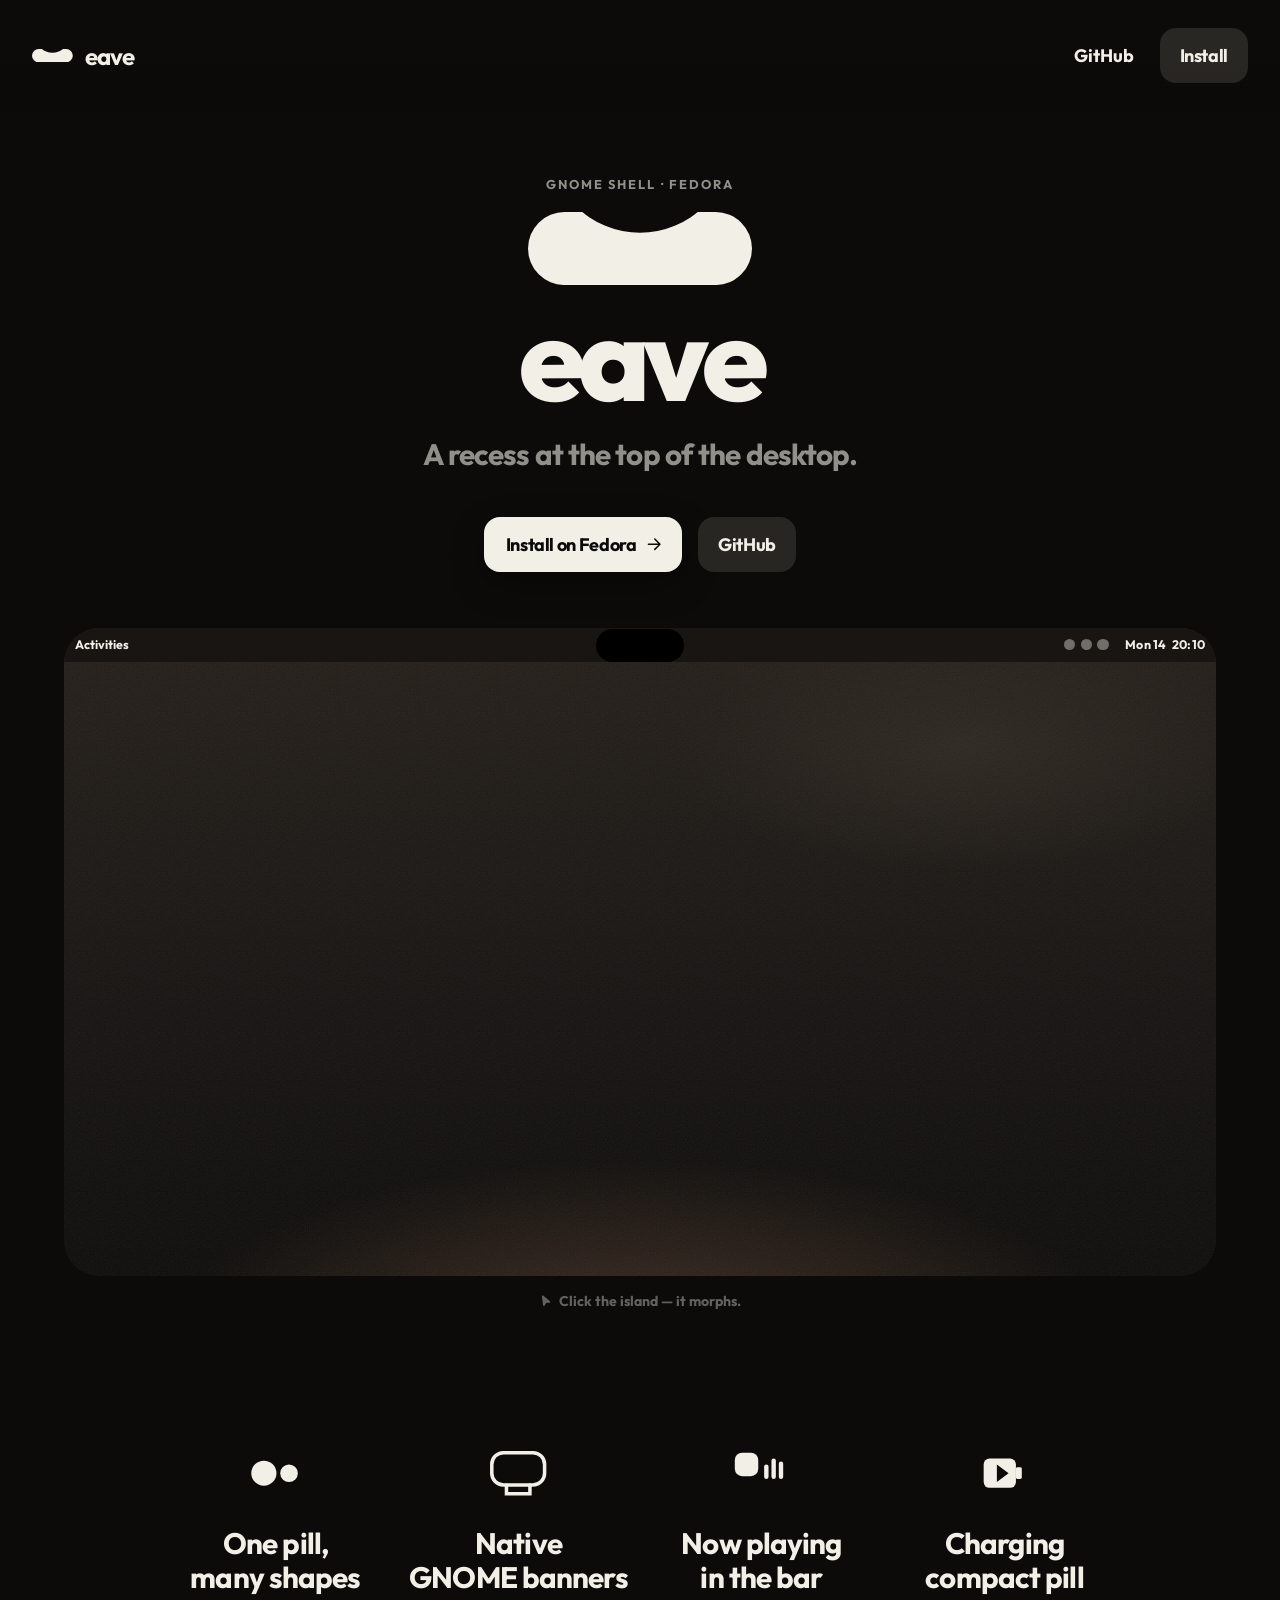
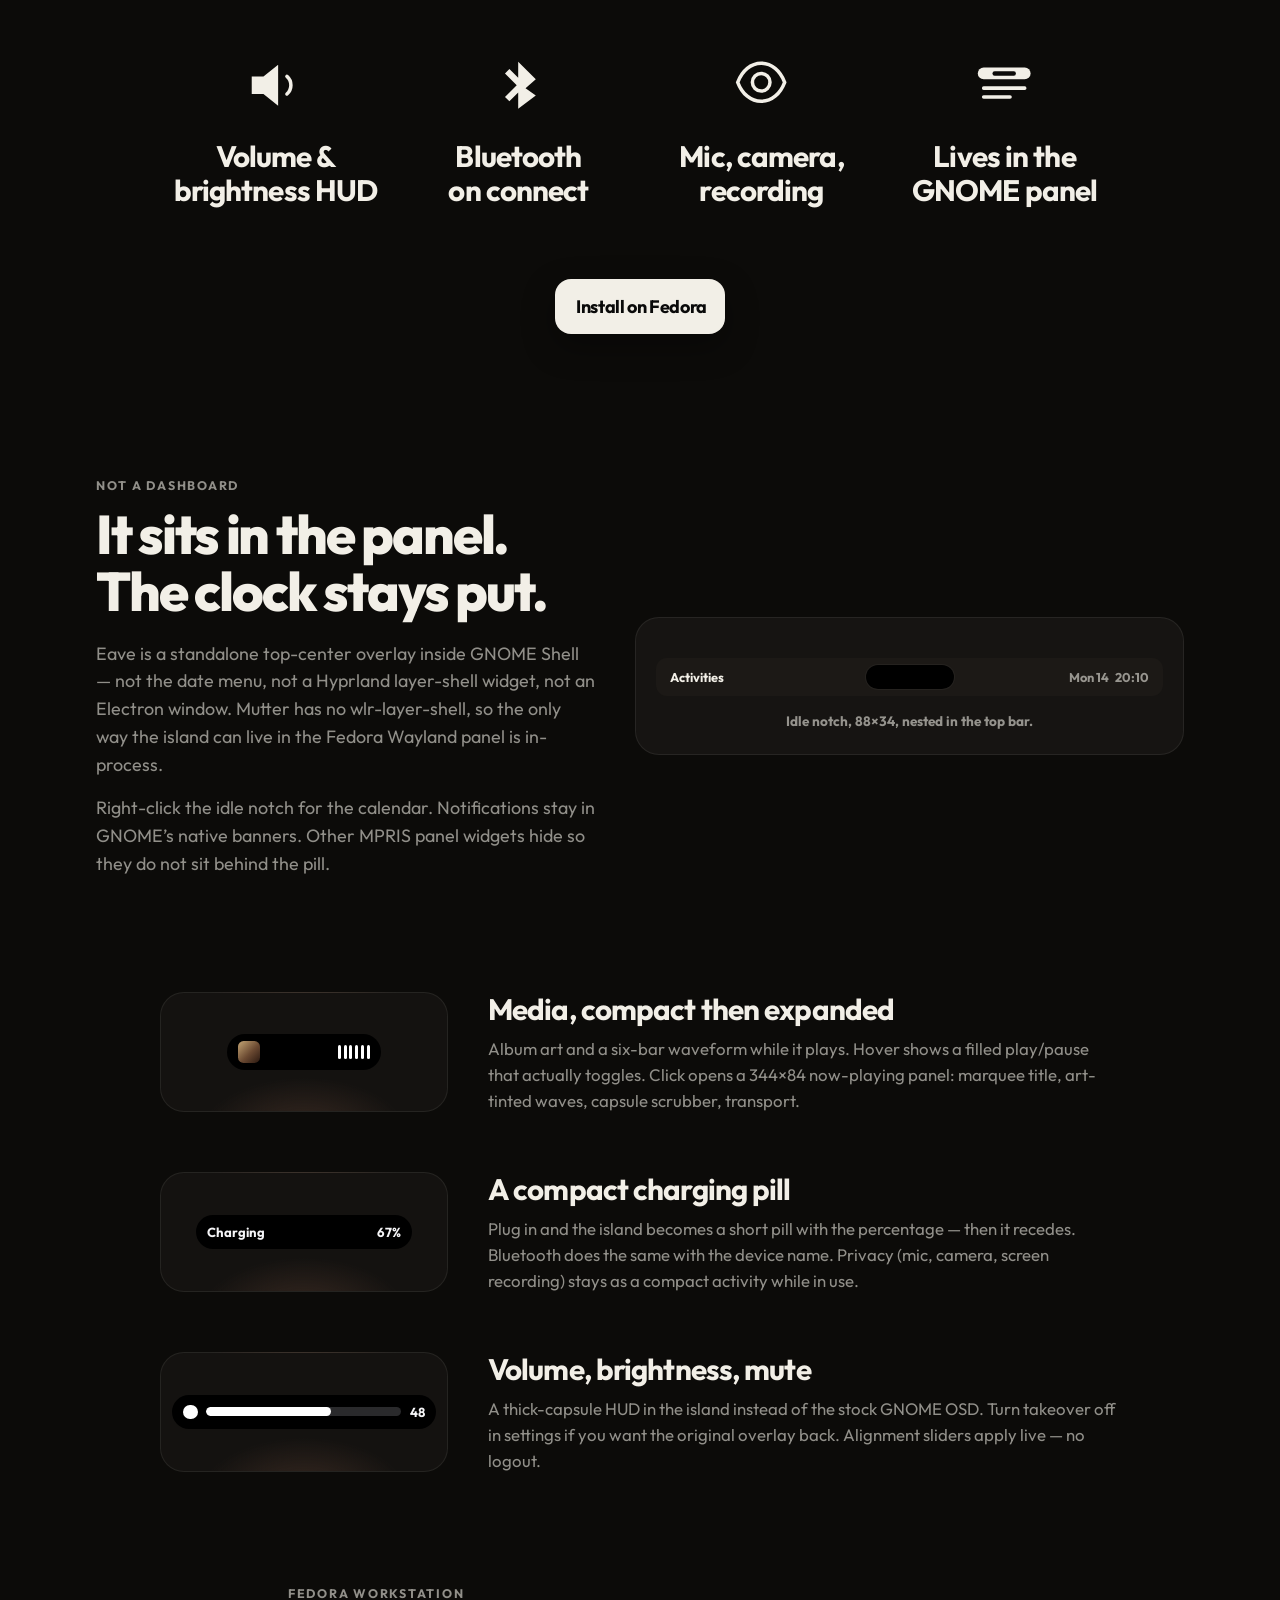
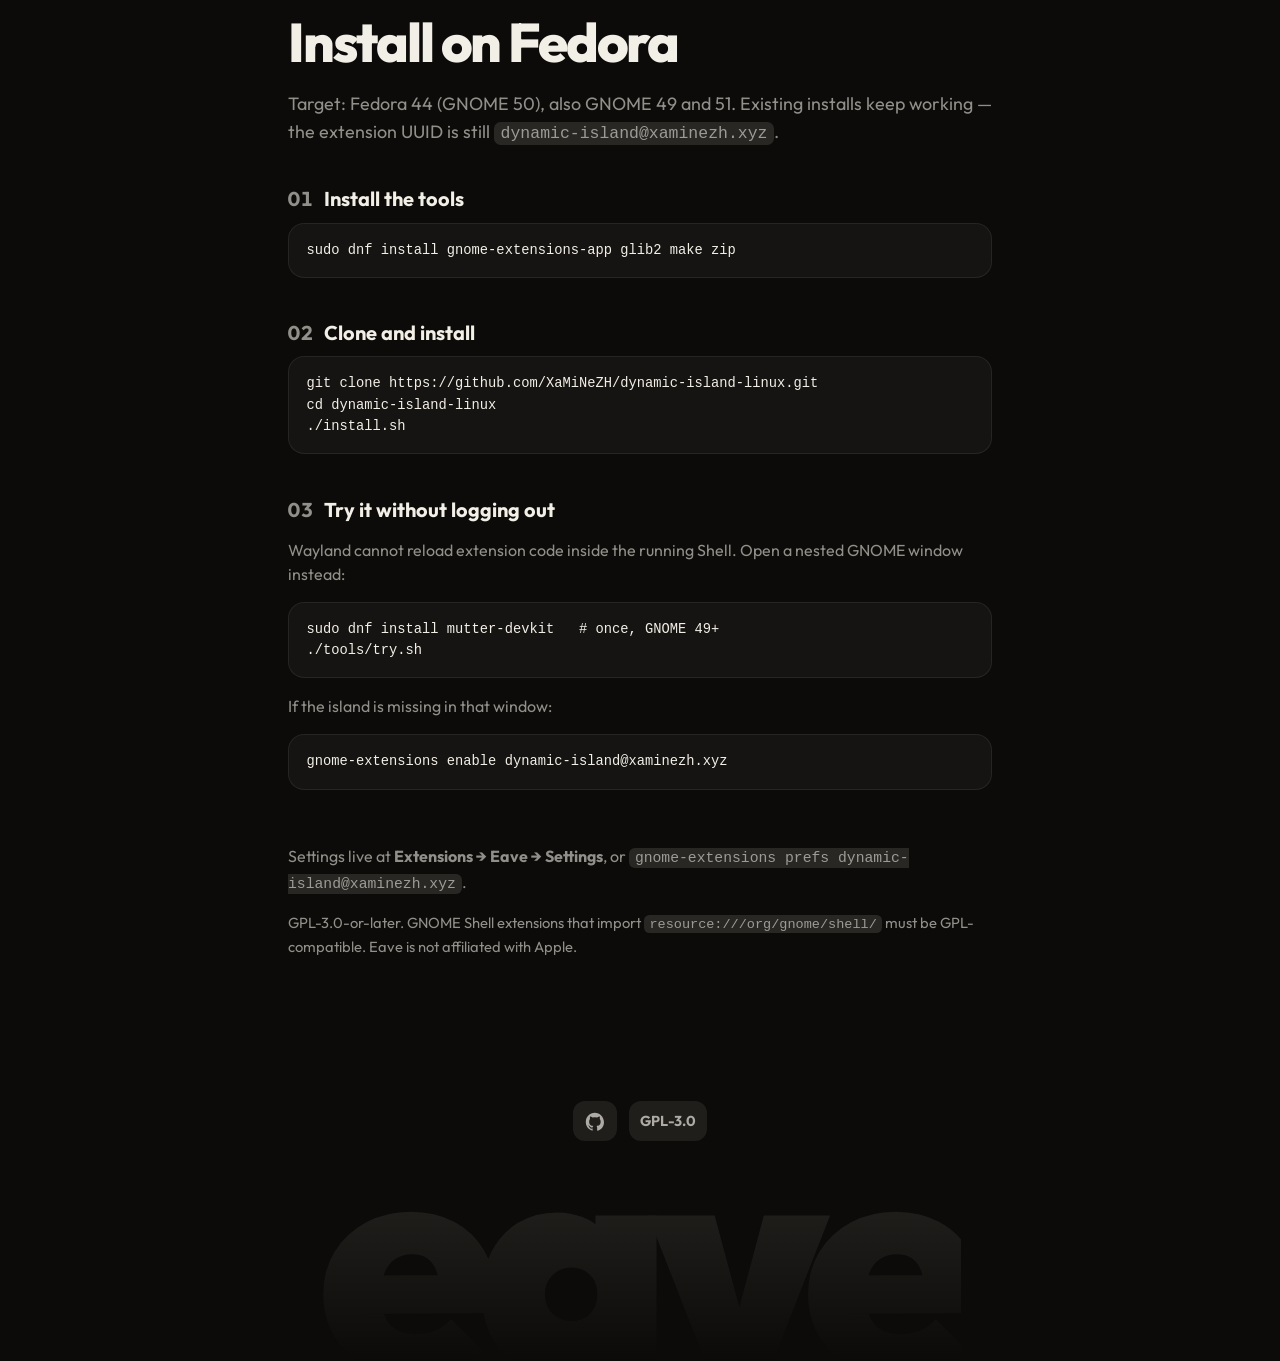
==== site/index.html @ eedb1e65 "Rename the GNOME extension to Eave and add a marketing site. Keep UUID dynamic-island@xaminezh.xyz s" ====
<!DOCTYPE html>
<html lang="en">
<head>
  <meta charset="utf-8">
  <meta name="viewport" content="width=device-width, initial-scale=1">
  <title>Eave — a recess at the top of the desktop</title>
  <meta name="description" content="Eave is a GNOME Shell extension for Fedora. A black notch in the top panel that morphs for media, charging, volume, Bluetooth, and privacy. GPL-3.0.">
  <meta name="theme-color" content="#0c0b09">
  <link rel="icon" href="assets/favicon.svg" type="image/svg+xml">
  <link rel="preload" href="fonts/outfit-700.ttf" as="font" type="font/ttf" crossorigin>
  <link rel="stylesheet" href="styles.css">
</head>
<body>
  <header class="nav" id="top">
    <a class="brand" href="#top" aria-label="Eave home">
      <svg class="brand-mark" viewBox="0 0 227 74" aria-hidden="true">
        <path fill="currentColor" fill-rule="evenodd" d="M37 0H190A37 37 0 0 1 227 37 37 37 0 0 1 190 74H37A37 37 0 0 1 0 37 37 37 0 0 1 37 0ZM113.5-71m-92 0a92 92 0 1 1 184 0a92 92 0 1 1-184 0Z"/>
      </svg>
      <span class="brand-word">eave</span>
    </a>
    <nav class="nav-links" aria-label="Primary">
      <a class="nav-text" href="https://github.com/XaMiNeZH/dynamic-island-linux">GitHub</a>
      <a class="btn btn-nav" href="#install">Install</a>
    </nav>
  </header>

  <main>
    <section class="hero">
      <div class="hero-copy">
        <p class="hero-kicker rise" style="--d:80ms">GNOME Shell · Fedora</p>
        <h1 class="hero-lockup rise" style="--d:160ms">
          <svg class="hero-mark" viewBox="0 0 227 74" role="img" aria-label="Eave mark">
            <path fill="currentColor" fill-rule="evenodd" d="M37 0H190A37 37 0 0 1 227 37 37 37 0 0 1 190 74H37A37 37 0 0 1 0 37 37 37 0 0 1 37 0ZM113.5-71m-92 0a92 92 0 1 1 184 0a92 92 0 1 1-184 0Z"/>
          </svg>
          <span class="hero-name">eave</span>
        </h1>
        <p class="tagline rise" style="--d:280ms">A recess at the top of the desktop.</p>
        <div class="hero-actions rise" style="--d:400ms">
          <a class="btn btn-solid" href="#install">
            <span class="btn-label">Install on Fedora</span>
            <svg class="btn-arrow" viewBox="0 0 24 24" aria-hidden="true"><path fill="none" stroke="currentColor" stroke-width="2" stroke-linecap="round" stroke-linejoin="round" d="M4.5 12h13.25M12.75 5.25 19.5 12l-6.75 6.75"/></svg>
          </a>
          <a class="btn btn-ghost" href="https://github.com/XaMiNeZH/dynamic-island-linux">GitHub</a>
        </div>
      </div>

      <div class="stage-wrap rise" style="--d:560ms">
        <div class="stage" aria-hidden="false">
          <div class="desktop">
            <div class="panel">
              <div class="panel-side panel-left">
                <span class="activities">Activities</span>
              </div>
              <div class="panel-mid">
                <button type="button" class="island" id="island" data-state="idle" aria-label="Preview of Eave in the GNOME panel. Click to morph.">
                  <span class="face" data-face="idle"></span>
                  <span class="face face-media" data-face="media">
                    <span class="art" aria-hidden="true"></span>
                    <span class="eq" aria-hidden="true">
                      <i></i><i></i><i></i><i></i><i></i><i></i>
                    </span>
                  </span>
                  <span class="face face-charging" data-face="charging">
                    <span class="face-title">Charging</span>
                    <span class="face-trail">
                      <span>67%</span>
                      <svg viewBox="0 0 16 16" aria-hidden="true"><path fill="#30d158" d="M9.2 1.2 4 9h3.2L6.8 14.8 12 7H8.8z"/></svg>
                    </span>
                  </span>
                  <span class="face face-volume" data-face="volume">
                    <svg class="osd-icon" viewBox="0 0 24 24" aria-hidden="true"><path fill="currentColor" d="M4 9v6h4l5 4V5L8 9H4zm11.5 3a3.5 3.5 0 0 0-1.8-3.1v6.2A3.5 3.5 0 0 0 15.5 12z"/></svg>
                    <span class="hud"><span class="hud-fill"></span></span>
                    <span class="pct">64</span>
                  </span>
                  <span class="face face-bt" data-face="bluetooth">
                    <svg class="bt-icon" viewBox="0 0 24 24" aria-hidden="true"><path fill="currentColor" d="M12 2v7.6L8.7 6.3 7.3 7.7 11.6 12l-4.3 4.3 1.4 1.4L12 14.4V22l7-5.5-4.1-3.2L19 10.1 12 2zm2 13.1 1.6 1.3L14 18.1v-3zm0-8.2V8.9l1.6-1.3L14 6.9z"/></svg>
                    <span class="bt-copy">
                      <span class="face-title">WH-1000XM5</span>
                      <span class="face-sub">Bluetooth</span>
                    </span>
                  </span>
                  <span class="face face-privacy" data-face="privacy">
                    <svg viewBox="0 0 24 24" aria-hidden="true"><path fill="currentColor" d="M12 15a3.5 3.5 0 1 0 0-7 3.5 3.5 0 0 0 0 7zm0 2c-4 0-7.5-2.4-9-6 1.5-3.6 5-6 9-6s7.5 2.4 9 6c-1.5 3.6-5 6-9 6z"/></svg>
                    <svg viewBox="0 0 24 24" aria-hidden="true"><path fill="currentColor" d="M12 14a3 3 0 0 0 3-3V6a3 3 0 1 0-6 0v5a3 3 0 0 0 3 3zm5-3a5 5 0 0 1-10 0H5a7 7 0 0 0 6 6.9V21h2v-3.1A7 7 0 0 0 19 11h-2z"/></svg>
                  </span>
                  <span class="face face-expanded" data-face="expanded">
                    <span class="art art-lg" aria-hidden="true"></span>
                    <span class="now">
                      <span class="now-head">
                        <span class="now-text">
                          <span class="now-title">Night Drive</span>
                          <span class="now-artist">Kiasmos</span>
                        </span>
                        <span class="eq eq-accent" aria-hidden="true">
                          <i></i><i></i><i></i><i></i><i></i><i></i>
                        </span>
                      </span>
                      <span class="seek">
                        <span>1:12</span>
                        <span class="seek-rail"><span class="seek-fill"></span></span>
                        <span>−2:04</span>
                      </span>
                    </span>
                  </span>
                </button>
              </div>
              <div class="panel-side panel-right">
                <span class="sys" aria-hidden="true">
                  <i class="sys-wifi"></i>
                  <i class="sys-vol"></i>
                  <i class="sys-batt"></i>
                </span>
                <span class="clock">Mon 14&ensp;20:10</span>
              </div>
            </div>
            <div class="wallpaper"></div>
          </div>
        </div>
        <p class="hint" id="island-hint">
          <svg viewBox="0 0 24 24" aria-hidden="true"><path fill="currentColor" d="M5.2 4.1c-.3-1.2 1.1-2 2-1.3L19.4 13c1 .8.5 2.4-.8 2.5l-5.1.1a1.4 1.4 0 0 0-1.2.7l-2.6 4.3c-.7 1.1-2.4.7-2.6-.6L5.2 4.1Z"/></svg>
          Click the island — it morphs.
        </p>
      </div>
    </section>

    <section class="beats" id="what" aria-labelledby="beats-title">
      <h2 id="beats-title" class="sr-only">What Eave does</h2>
      <div class="beat-grid">
        <article class="beat">
          <svg class="beat-icon" viewBox="0 0 112 72" aria-hidden="true">
            <circle cx="38" cy="36" r="20"/>
            <circle class="beat-orb" cx="78" cy="36" r="14"/>
          </svg>
          <h3>One pill,<br>many shapes</h3>
        </article>
        <article class="beat">
          <svg class="beat-icon" viewBox="0 0 48 48" aria-hidden="true">
            <rect x="6" y="10" width="36" height="22" rx="8" fill="none" stroke="currentColor" stroke-width="2.4"/>
            <path d="M16 32v6h16v-6" fill="none" stroke="currentColor" stroke-width="2.4" stroke-linecap="round"/>
          </svg>
          <h3>Native<br>GNOME banners</h3>
        </article>
        <article class="beat">
          <svg class="beat-icon" viewBox="0 0 48 48" aria-hidden="true">
            <rect x="6" y="10" width="16" height="16" rx="5"/>
            <g class="eq-icon" fill="currentColor">
              <rect x="26" y="18" width="3" height="10" rx="1.5"/>
              <rect x="31" y="14" width="3" height="14" rx="1.5"/>
              <rect x="36" y="16" width="3" height="12" rx="1.5"/>
            </g>
          </svg>
          <h3>Now playing<br>in the bar</h3>
        </article>
        <article class="beat">
          <svg class="beat-icon" viewBox="0 0 48 48" aria-hidden="true">
            <rect x="10" y="14" width="22" height="20" rx="4"/>
            <rect x="32" y="20" width="4" height="8" rx="1"/>
            <path d="M19 18v12l8-6z" fill="#0c0b09"/>
          </svg>
          <h3>Charging<br>compact pill</h3>
        </article>
        <article class="beat">
          <svg class="beat-icon" viewBox="0 0 48 48" aria-hidden="true">
            <path d="M8 18v12h8l10 8V10L16 18H8z"/>
            <path d="M32 18a8 8 0 0 1 0 12" fill="none" stroke="currentColor" stroke-width="2.4" stroke-linecap="round"/>
          </svg>
          <h3>Volume &amp;<br>brightness HUD</h3>
        </article>
        <article class="beat">
          <svg class="beat-icon" viewBox="0 0 48 48" aria-hidden="true">
            <path d="M24 8v11l-6-6-3 3 8 8-8 8 3 3 6-6v11l12-9-7-5 7-6z"/>
          </svg>
          <h3>Bluetooth<br>on connect</h3>
        </article>
        <article class="beat">
          <svg class="beat-icon" viewBox="0 0 48 48" aria-hidden="true">
            <circle cx="24" cy="22" r="6" fill="none" stroke="currentColor" stroke-width="2.4"/>
            <path d="M8 22c3-8 9-13 16-13s13 5 16 13c-3 8-9 13-16 13S11 30 8 22z" fill="none" stroke="currentColor" stroke-width="2.4"/>
          </svg>
          <h3>Mic, camera,<br>recording</h3>
        </article>
        <article class="beat">
          <svg class="beat-icon" viewBox="0 0 48 48" aria-hidden="true">
            <rect x="6" y="12" width="36" height="8" rx="4"/>
            <rect x="16" y="14.5" width="16" height="3" rx="1.5" fill="#0c0b09"/>
            <path d="M10 26h28M10 32h18" stroke="currentColor" stroke-width="2.4" stroke-linecap="round" fill="none"/>
          </svg>
          <h3>Lives in the<br>GNOME panel</h3>
        </article>
      </div>
      <div class="beats-cta">
        <a class="btn btn-solid" href="#install">Install on Fedora</a>
      </div>
    </section>

    <section class="panel-story" id="panel">
      <div class="story-copy">
        <p class="eyebrow">Not a dashboard</p>
        <h2>It sits in the panel.<br>The clock stays put.</h2>
        <p class="lede">Eave is a standalone top-center overlay inside GNOME Shell — not the date menu, not a Hyprland layer-shell widget, not an Electron window. Mutter has no wlr-layer-shell, so the only way the island can live in the Fedora Wayland panel is in-process.</p>
        <p class="lede">Right-click the idle notch for the calendar. Notifications stay in GNOME’s native banners. Other MPRIS panel widgets hide so they do not sit behind the pill.</p>
      </div>
      <div class="bar-shot" aria-hidden="true">
        <div class="bar-shot-inner">
          <span class="bar-left">Activities</span>
          <span class="bar-island"></span>
          <span class="bar-right">Mon 14&ensp;20:10</span>
        </div>
        <p class="bar-caption">Idle notch, 88×34, nested in the top bar.</p>
      </div>
    </section>

    <section class="moments" aria-label="Island states">
      <article class="moment">
        <div class="moment-visual">
          <div class="mini-island is-media">
            <span class="art"></span>
            <span class="eq"><i></i><i></i><i></i><i></i><i></i><i></i></span>
          </div>
        </div>
        <div>
          <h3>Media, compact then expanded</h3>
          <p>Album art and a six-bar waveform while it plays. Hover shows a filled play/pause that actually toggles. Click opens a 344×84 now-playing panel: marquee title, art-tinted waves, capsule scrubber, transport.</p>
        </div>
      </article>
      <article class="moment">
        <div class="moment-visual">
          <div class="mini-island is-charge">
            <span>Charging</span>
            <span class="charge-pct">67%</span>
          </div>
        </div>
        <div>
          <h3>A compact charging pill</h3>
          <p>Plug in and the island becomes a short pill with the percentage — then it recedes. Bluetooth does the same with the device name. Privacy (mic, camera, screen recording) stays as a compact activity while in use.</p>
        </div>
      </article>
      <article class="moment">
        <div class="moment-visual">
          <div class="mini-island is-osd">
            <span class="osd-glyph"></span>
            <span class="hud"><span class="hud-fill"></span></span>
            <span>48</span>
          </div>
        </div>
        <div>
          <h3>Volume, brightness, mute</h3>
          <p>A thick-capsule HUD in the island instead of the stock GNOME OSD. Turn takeover off in settings if you want the original overlay back. Alignment sliders apply live — no logout.</p>
        </div>
      </article>
    </section>

    <section class="install" id="install">
      <p class="eyebrow">Fedora Workstation</p>
      <h2>Install on Fedora</h2>
      <p class="lede install-lede">Target: Fedora 44 (GNOME 50), also GNOME 49 and 51. Existing installs keep working — the extension UUID is still <code>dynamic-island@xaminezh.xyz</code>.</p>
      <ol class="steps">
        <li>
          <h3>Install the tools</h3>
          <pre><code>sudo dnf install gnome-extensions-app glib2 make zip</code></pre>
        </li>
        <li>
          <h3>Clone and install</h3>
          <pre><code>git clone https://github.com/XaMiNeZH/dynamic-island-linux.git
cd dynamic-island-linux
./install.sh</code></pre>
        </li>
        <li>
          <h3>Try it without logging out</h3>
          <p>Wayland cannot reload extension code inside the running Shell. Open a nested GNOME window instead:</p>
          <pre><code>sudo dnf install mutter-devkit   # once, GNOME 49+
./tools/try.sh</code></pre>
          <p>If the island is missing in that window:</p>
          <pre><code>gnome-extensions enable dynamic-island@xaminezh.xyz</code></pre>
        </li>
      </ol>
      <p class="prefs-line">Settings live at <strong>Extensions → Eave → Settings</strong>, or <code>gnome-extensions prefs dynamic-island@xaminezh.xyz</code>.</p>
      <p class="legal-note">GPL-3.0-or-later. GNOME Shell extensions that import <code>resource:///org/gnome/shell/</code> must be GPL-compatible. Eave is not affiliated with Apple.</p>
    </section>
  </main>

  <footer class="footer">
    <div class="footer-links">
      <a href="https://github.com/XaMiNeZH/dynamic-island-linux" aria-label="GitHub">
        <svg viewBox="0 0 24 24" aria-hidden="true"><path fill="currentColor" d="M12 2C6.5 2 2 6.6 2 12.2c0 4.5 2.9 8.3 6.9 9.6.5.1.7-.2.7-.5v-1.8c-2.8.6-3.4-1.4-3.4-1.4-.4-1.1-1.1-1.4-1.1-1.4-.9-.6.1-.6.1-.6 1 .1 1.5 1 1.5 1 .9 1.6 2.4 1.1 3 .9.1-.7.4-1.1.6-1.4-2.2-.3-4.6-1.1-4.6-5 0-1.1.4-2 1-2.7-.1-.3-.4-1.3.1-2.7 0 0 .8-.3 2.8 1a9.4 9.4 0 0 1 5 0c2-1.3 2.8-1 2.8-1 .5 1.4.2 2.4.1 2.7.6.7 1 1.6 1 2.7 0 3.9-2.3 4.7-4.6 5 .4.3.7 1 .7 2v2.9c0 .3.2.6.7.5 4-1.3 6.9-5.1 6.9-9.6C22 6.6 17.5 2 12 2z"/></svg>
      </a>
      <a href="LICENSE.txt">GPL-3.0</a>
    </div>
    <div class="giant" aria-hidden="true">eave</div>
  </footer>

  <script src="app.js"></script>
</body>
</html>
---- site/styles.css ----
@font-face {
  font-family: Outfit;
  src: url("fonts/outfit-400.ttf") format("truetype");
  font-weight: 400;
  font-style: normal;
  font-display: swap;
}
@font-face {
  font-family: Outfit;
  src: url("fonts/outfit-700.ttf") format("truetype");
  font-weight: 700;
  font-style: normal;
  font-display: swap;
}
@font-face {
  font-family: Outfit;
  src: url("fonts/outfit-800.ttf") format("truetype");
  font-weight: 800;
  font-style: normal;
  font-display: swap;
}
@font-face {
  font-family: Outfit;
  src: url("fonts/outfit-900.ttf") format("truetype");
  font-weight: 900;
  font-style: normal;
  font-display: swap;
}

:root {
  --bg: #0c0b09;
  --bg-lift: #161412;
  --cream: #f2efe7;
  --cream-dim: rgba(242, 239, 231, 0.58);
  --cream-faint: rgba(242, 239, 231, 0.12);
  --cream-line: rgba(242, 239, 231, 0.08);
  --ink: #0a0a0a;
  --island: #000;
  --panel: rgba(18, 16, 14, 0.72);
  --green: #30d158;
  --ease: cubic-bezier(0.22, 1, 0.36, 1);
  --nav-h: 5.5rem;
}

*,
*::before,
*::after { box-sizing: border-box; }

html {
  scroll-behavior: smooth;
  color-scheme: dark;
}

html, body {
  margin: 0;
  padding: 0;
  background: var(--bg);
  color: var(--cream);
  font-family: Outfit, ui-sans-serif, system-ui, sans-serif;
  font-weight: 400;
  min-height: 100svh;
}

body {
  overflow-x: hidden;
}

a { color: inherit; text-decoration: none; }

code {
  font-family: ui-monospace, SFMono-Regular, Menlo, Consolas, monospace;
  font-size: 0.92em;
  background: var(--cream-faint);
  padding: 0.12em 0.4em;
  border-radius: 0.4em;
}

.sr-only {
  position: absolute;
  width: 1px;
  height: 1px;
  padding: 0;
  margin: -1px;
  overflow: hidden;
  clip: rect(0, 0, 0, 0);
  border: 0;
}

.nav {
  position: fixed;
  top: 0;
  z-index: 40;
  display: flex;
  align-items: center;
  justify-content: space-between;
  width: 100%;
  padding: 1.25rem 2rem;
  background: linear-gradient(to bottom, var(--bg) 55%, transparent);
  transition: box-shadow 0.3s ease, background 0.3s ease;
}

.nav.is-stuck {
  background: rgba(12, 11, 9, 0.86);
  backdrop-filter: blur(16px);
  box-shadow: 0 1px 0 var(--cream-line);
}

.brand {
  display: flex;
  align-items: center;
  gap: 0.75rem;
  font-size: 1.5rem;
  font-weight: 700;
  letter-spacing: -0.04em;
}

.brand-mark {
  width: 2.55rem;
  height: auto;
  display: block;
}

.nav-links {
  display: flex;
  align-items: center;
  gap: 0.35rem;
}

.nav-text {
  display: inline-flex;
  align-items: center;
  padding: 1rem 1.25rem;
  border-radius: 1rem;
  font-size: 1.125rem;
  font-weight: 700;
  transition: background 0.3s ease;
}

.nav-text:hover { background: var(--cream-faint); }

.btn {
  position: relative;
  display: inline-flex;
  align-items: center;
  justify-content: center;
  gap: 0.55rem;
  max-height: 3.75rem;
  padding: 1rem 1.25rem;
  border-radius: 1rem;
  font-size: 1.125rem;
  font-weight: 700;
  letter-spacing: -0.02em;
  white-space: nowrap;
  border: 0;
  cursor: pointer;
  transition: transform 0.3s var(--ease), background 0.3s ease, color 0.3s ease;
}

.btn-nav { background: var(--cream-faint); }
.btn-nav:hover { background: rgba(242, 239, 231, 0.18); }

.btn-solid {
  background: var(--cream);
  color: var(--ink);
  padding-inline: 1.35rem 1.15rem;
  box-shadow: 0 12px 32px rgba(0, 0, 0, 0.35);
}

.btn-solid:hover { transform: translateY(-1px); }

.btn-ghost {
  background: var(--cream-faint);
}

.btn-ghost:hover { background: rgba(242, 239, 231, 0.16); }

.btn-arrow {
  width: 1.15rem;
  height: 1.15rem;
}

.hero {
  display: flex;
  flex-direction: column;
  align-items: center;
  padding: 8.5rem 2rem 4rem;
}

.hero-copy {
  width: 100%;
  max-width: 52rem;
  text-align: center;
  margin-bottom: 3.5rem;
}

.hero-kicker {
  margin: 0 0 1.25rem;
  font-size: 0.8rem;
  font-weight: 700;
  letter-spacing: 0.16em;
  text-transform: uppercase;
  color: var(--cream-dim);
}

.hero-lockup {
  margin: 0;
  display: flex;
  flex-direction: column;
  align-items: center;
  gap: 1.1rem;
}

.hero-mark {
  width: min(14rem, 58vw);
  height: auto;
  color: var(--cream);
}

.hero-name {
  display: block;
  font-size: clamp(3.4rem, 14vw, 7.5rem);
  font-weight: 800;
  letter-spacing: -0.055em;
  line-height: 0.9;
}

.tagline {
  margin: 1.5rem 0 0;
  font-size: clamp(1.2rem, 2.6vw, 1.85rem);
  font-weight: 700;
  letter-spacing: -0.03em;
  color: var(--cream-dim);
}

.hero-actions {
  margin-top: 2.75rem;
  display: flex;
  flex-wrap: wrap;
  gap: 1rem;
  justify-content: center;
}

.rise {
  animation: rise 0.9s var(--ease) both;
  animation-delay: var(--d, 0ms);
}

@keyframes rise {
  from { opacity: 0; transform: translateY(18px); }
  to { opacity: 1; transform: none; }
}

.stage-wrap {
  width: 100%;
  max-width: 72rem;
}

.stage {
  position: relative;
  width: 100%;
  border-radius: 2.25rem;
  overflow: hidden;
  background: #1a1714;
  aspect-ratio: 16 / 9;
  min-height: 16rem;
  user-select: none;
}

.desktop {
  position: absolute;
  inset: 0;
}

.wallpaper {
  position: absolute;
  inset: 0;
  background:
    radial-gradient(80% 60% at 50% 115%, #4a3428 0%, transparent 55%),
    radial-gradient(50% 40% at 78% 18%, #2c2620 0%, transparent 50%),
    linear-gradient(180deg, #241e19 0%, #12100e 70%, #0c0b09 100%);
}

.wallpaper::after {
  content: "";
  position: absolute;
  inset: 0;
  opacity: 0.09;
  background-image: url("data:image/svg+xml;utf8,<svg xmlns='http://www.w3.org/2000/svg' width='80' height='80'><filter id='n'><feTurbulence type='fractalNoise' baseFrequency='0.9' numOctaves='2' stitchTiles='stitch'/></filter><rect width='100%' height='100%' filter='url(%23n)'/></svg>");
  pointer-events: none;
}

.panel {
  position: absolute;
  top: 0;
  left: 0;
  right: 0;
  z-index: 4;
  display: grid;
  grid-template-columns: 1fr auto 1fr;
  align-items: center;
  height: 2.15rem;
  padding: 0 0.7rem;
  background: var(--panel);
  backdrop-filter: blur(18px) saturate(1.2);
  color: var(--cream);
  font-size: 0.78rem;
  font-weight: 600;
}

.panel-side { display: flex; align-items: center; gap: 0.5rem; }
.panel-left { justify-content: flex-start; }
.panel-right { justify-content: flex-end; }
.panel-mid {
  display: flex;
  justify-content: center;
  min-height: 2.15rem;
  align-items: flex-start;
}

.clock { letter-spacing: 0.01em; }

.sys { display: flex; gap: 0.35rem; align-items: center; margin-right: 0.55rem; }
.sys i {
  display: block;
  width: 0.7rem;
  height: 0.7rem;
  border-radius: 50%;
  background: var(--cream-dim);
  opacity: 0.7;
}
.sys-batt { border-radius: 0.15rem; height: 0.55rem; width: 0.9rem; }

.island {
  --island-w: 5.5rem;
  --island-h: 2.05rem;
  --island-r: 999px;
  appearance: none;
  border: 0;
  padding: 0;
  margin-top: 0.12rem;
  width: var(--island-w);
  height: var(--island-h);
  border-radius: var(--island-r);
  background: var(--island);
  color: #f5f5f7;
  cursor: pointer;
  overflow: hidden;
  position: relative;
  z-index: 6;
  transition: width 0.42s var(--ease), height 0.42s var(--ease), border-radius 0.42s var(--ease);
}

.island:focus-visible {
  outline: 2px solid var(--cream);
  outline-offset: 3px;
}

.face {
  display: none;
  align-items: center;
  justify-content: center;
  position: absolute;
  inset: 0;
  padding: 0 0.55rem;
  gap: 0.45rem;
}

.island[data-state="idle"] { --island-w: 5.5rem; --island-h: 2.05rem; }
.island[data-state="media"] { --island-w: 9.5rem; }
.island[data-state="charging"] { --island-w: 13.5rem; }
.island[data-state="volume"] { --island-w: 17rem; }
.island[data-state="bluetooth"] { --island-w: 15.5rem; --island-h: 2.6rem; --island-r: 1.3rem; }
.island[data-state="privacy"] { --island-w: 9.5rem; }
.island[data-state="expanded"] {
  --island-w: min(21.5rem, 86vw);
  --island-h: 5.25rem;
  --island-r: 1.35rem;
}

.island[data-state="idle"] .face[data-face="idle"],
.island[data-state="media"] .face[data-face="media"],
.island[data-state="charging"] .face[data-face="charging"],
.island[data-state="volume"] .face[data-face="volume"],
.island[data-state="bluetooth"] .face[data-face="bluetooth"],
.island[data-state="privacy"] .face[data-face="privacy"],
.island[data-state="expanded"] .face[data-face="expanded"] {
  display: flex;
}

.art {
  width: 1.35rem;
  height: 1.35rem;
  border-radius: 0.35rem;
  background: linear-gradient(135deg, #c4a574, #6b4a32 55%, #2a1810);
  flex: none;
}
.art-lg { width: 3.25rem; height: 3.25rem; border-radius: 0.7rem; }

.eq {
  display: flex;
  align-items: center;
  gap: 0.18rem;
  height: 0.9rem;
}
.eq i {
  display: block;
  width: 0.18rem;
  height: 100%;
  border-radius: 99px;
  background: #fff;
  transform-origin: center;
  animation: eq 0.9s ease-in-out infinite;
}
.eq i:nth-child(1) { animation-delay: 0s; }
.eq i:nth-child(2) { animation-delay: 0.12s; }
.eq i:nth-child(3) { animation-delay: 0.24s; }
.eq i:nth-child(4) { animation-delay: 0.08s; }
.eq i:nth-child(5) { animation-delay: 0.2s; }
.eq i:nth-child(6) { animation-delay: 0.16s; }
.eq-accent i {
  background: linear-gradient(#e8c9a0, #c4a574);
}

@keyframes eq {
  0%, 100% { transform: scaleY(0.28); }
  50% { transform: scaleY(1); }
}

.face-media { justify-content: space-between; padding-inline: 0.45rem; }
.face-charging { justify-content: space-between; font-size: 0.78rem; font-weight: 700; }
.face-trail { display: flex; align-items: center; gap: 0.35rem; }
.face-trail svg { width: 0.95rem; height: 0.95rem; }
.face-title { font-weight: 700; font-size: 0.78rem; }
.face-sub { display: block; font-size: 0.62rem; opacity: 0.55; font-weight: 600; }

.face-volume { gap: 0.55rem; font-variant-numeric: tabular-nums; font-weight: 700; font-size: 0.8rem; }
.osd-icon, .bt-icon, .face-privacy svg { width: 1.05rem; height: 1.05rem; flex: none; }
.hud {
  flex: 1;
  height: 0.55rem;
  border-radius: 99px;
  background: #2a2a2c;
  overflow: hidden;
}
.hud-fill {
  display: block;
  height: 100%;
  width: 64%;
  background: #fff;
  border-radius: inherit;
}

.face-bt { justify-content: flex-start; gap: 0.55rem; }
.bt-copy { display: flex; flex-direction: column; align-items: flex-start; line-height: 1.15; }
.face-privacy { gap: 0.8rem; }

.face-expanded {
  padding: 0.55rem 0.7rem;
  gap: 0.7rem;
  align-items: center;
}
.now { flex: 1; min-width: 0; display: flex; flex-direction: column; gap: 0.35rem; }
.now-head { display: flex; justify-content: space-between; gap: 0.5rem; }
.now-text { display: flex; flex-direction: column; min-width: 0; }
.now-title { font-size: 0.85rem; font-weight: 700; letter-spacing: -0.02em; }
.now-artist { font-size: 0.68rem; opacity: 0.55; }
.seek {
  display: grid;
  grid-template-columns: auto 1fr auto;
  gap: 0.4rem;
  align-items: center;
  font-size: 0.62rem;
  font-variant-numeric: tabular-nums;
  opacity: 0.8;
}
.seek-rail {
  height: 0.22rem;
  background: #2a2a2c;
  border-radius: 99px;
  overflow: hidden;
}
.seek-fill { display: block; width: 36%; height: 100%; background: #fff; }

.hint {
  display: none;
  align-items: center;
  justify-content: center;
  gap: 0.45rem;
  margin: 1rem 0 0;
  color: rgba(242, 239, 231, 0.38);
  font-size: 0.88rem;
  font-weight: 700;
}
.hint svg { width: 0.85rem; height: 0.85rem; }

@media (min-width: 640px) {
  .hint { display: flex; }
  .hero { padding-top: 11rem; padding-bottom: 6rem; }
  .nav { padding: 1.75rem 2rem; }
}

.beats {
  width: 100%;
  max-width: 64rem;
  margin: 0 auto;
  padding: 2rem 2rem 4rem;
}

.beat-grid {
  display: grid;
  grid-template-columns: 1fr;
  gap: 2.5rem 0.75rem;
}

.beat {
  display: flex;
  flex-direction: column;
  align-items: center;
  text-align: center;
}

.beat-icon {
  width: 4.4rem;
  height: 4.4rem;
  margin-bottom: 1.15rem;
  fill: currentColor;
}

.beat h3 {
  margin: 0;
  font-size: 1.85rem;
  font-weight: 700;
  letter-spacing: -0.03em;
  line-height: 1.15;
}

.beat-orb { transition: cx 0.7s var(--ease); }
.beat:hover .beat-orb { cx: 34; }

.beats-cta {
  display: flex;
  justify-content: center;
  margin-top: 4.5rem;
}

@media (min-width: 640px) {
  .beat-grid { grid-template-columns: 1fr 1fr; gap: 3.5rem 0.75rem; }
}

@media (min-width: 1024px) {
  .beat-grid { grid-template-columns: repeat(4, 1fr); }
}

.panel-story {
  max-width: 72rem;
  margin: 0 auto;
  padding: 3rem 2rem 5rem;
  display: grid;
  gap: 2.5rem;
}

.eyebrow {
  margin: 0 0 0.8rem;
  font-size: 0.78rem;
  font-weight: 700;
  letter-spacing: 0.14em;
  text-transform: uppercase;
  color: var(--cream-dim);
}

.story-copy h2,
.install h2 {
  margin: 0 0 1.2rem;
  font-size: clamp(2.2rem, 5vw, 3.4rem);
  font-weight: 800;
  letter-spacing: -0.04em;
  line-height: 1.05;
}

.lede {
  margin: 0 0 1rem;
  max-width: 38rem;
  font-size: 1.12rem;
  line-height: 1.55;
  color: var(--cream-dim);
  font-weight: 400;
}

.bar-shot {
  background: var(--bg-lift);
  border-radius: 1.5rem;
  padding: 2.5rem 1.25rem 1.5rem;
  border: 1px solid var(--cream-line);
}

.bar-shot-inner {
  display: grid;
  grid-template-columns: 1fr auto 1fr;
  align-items: center;
  height: 2.4rem;
  padding: 0 0.85rem;
  border-radius: 0.7rem;
  background: #1c1916;
  font-size: 0.8rem;
  font-weight: 600;
}

.bar-island {
  width: 5.5rem;
  height: 1.55rem;
  border-radius: 99px;
  background: #000;
  box-shadow: 0 0 0 1px rgba(255, 255, 255, 0.04);
}

.bar-left { justify-self: start; }
.bar-right { justify-self: end; color: var(--cream-dim); }
.bar-caption {
  margin: 1rem 0 0;
  text-align: center;
  font-size: 0.85rem;
  font-weight: 600;
  color: var(--cream-dim);
}

@media (min-width: 900px) {
  .panel-story {
    grid-template-columns: 1fr 1.1fr;
    align-items: center;
    padding-block: 5rem;
  }
}

.moments {
  max-width: 64rem;
  margin: 0 auto;
  padding: 1rem 2rem 5rem;
  display: grid;
  gap: 3.5rem;
}

.moment {
  display: grid;
  gap: 1.25rem;
}

.moment h3 {
  margin: 0 0 0.5rem;
  font-size: 1.85rem;
  font-weight: 700;
  letter-spacing: -0.03em;
}

.moment p {
  margin: 0;
  color: var(--cream-dim);
  font-size: 1.05rem;
  line-height: 1.55;
  font-weight: 400;
}

.moment-visual {
  display: flex;
  align-items: center;
  justify-content: center;
  min-height: 7.5rem;
  border-radius: 1.5rem;
  background:
    radial-gradient(60% 80% at 50% 120%, #3a2a22, transparent 60%),
    #141210;
  border: 1px solid var(--cream-line);
}

.mini-island {
  display: flex;
  align-items: center;
  justify-content: space-between;
  gap: 0.55rem;
  background: #000;
  color: #f5f5f7;
  border-radius: 99px;
  padding: 0.45rem 0.7rem;
  font-size: 0.82rem;
  font-weight: 700;
  min-height: 2.15rem;
}
.mini-island.is-media { width: 9.6rem; }
.mini-island.is-charge { width: 13.5rem; }
.mini-island.is-osd { width: 16.5rem; }
.charge-pct { display: flex; align-items: center; gap: 0.3rem; }
.osd-glyph {
  width: 0.9rem;
  height: 0.9rem;
  border-radius: 50%;
  background: #fff;
  flex: none;
}

@media (min-width: 800px) {
  .moment {
    grid-template-columns: 18rem 1fr;
    align-items: center;
    gap: 2.5rem;
  }
}

.install {
  max-width: 48rem;
  margin: 0 auto;
  padding: 2rem 2rem 6rem;
}

.install-lede { max-width: none; }

.steps {
  list-style: none;
  padding: 0;
  margin: 2.5rem 0;
  counter-reset: step;
  display: grid;
  gap: 1.75rem;
}

.steps li {
  counter-increment: step;
  position: relative;
  padding-left: 0;
}

.steps h3 {
  margin: 0 0 0.7rem;
  font-size: 1.25rem;
  font-weight: 700;
}

.steps h3::before {
  content: counter(step, decimal-leading-zero);
  display: inline-block;
  margin-right: 0.65rem;
  color: var(--cream-dim);
  font-variant-numeric: tabular-nums;
  letter-spacing: 0.04em;
}

.steps p {
  color: var(--cream-dim);
  font-weight: 400;
  line-height: 1.5;
}

pre {
  margin: 0.6rem 0 0.9rem;
  padding: 1rem 1.1rem;
  background: var(--bg-lift);
  border: 1px solid var(--cream-line);
  border-radius: 1rem;
  overflow-x: auto;
}

pre code {
  background: none;
  padding: 0;
  font-size: 0.86rem;
  line-height: 1.55;
  color: var(--cream);
}

.prefs-line, .legal-note {
  color: var(--cream-dim);
  font-weight: 400;
  line-height: 1.55;
}

.legal-note { font-size: 0.92rem; }

.footer {
  position: relative;
  display: flex;
  flex-direction: column;
  align-items: center;
  padding: 2rem 2rem 0;
}

.footer-links {
  display: flex;
  align-items: center;
  gap: 0.75rem;
  z-index: 1;
}

.footer-links a {
  display: inline-flex;
  align-items: center;
  justify-content: center;
  min-width: 2.5rem;
  height: 2.5rem;
  padding: 0 0.7rem;
  border-radius: 0.75rem;
  background: var(--cream-faint);
  font-weight: 700;
  font-size: 0.9rem;
  opacity: 0.7;
  transition: opacity 0.3s ease, transform 0.3s ease;
}

.footer-links a:hover { opacity: 1; transform: scale(1.04); }
.footer-links svg { width: 1.35rem; height: 1.35rem; }

.giant {
  pointer-events: none;
  user-select: none;
  margin-top: -0.4rem;
  font-size: clamp(6rem, 28vw, 20rem);
  font-weight: 900;
  letter-spacing: -0.07em;
  line-height: 0.75;
  background: linear-gradient(to bottom, rgba(242, 239, 231, 0.12), rgba(242, 239, 231, 0));
  -webkit-background-clip: text;
  background-clip: text;
  color: transparent;
  height: 0.72em;
  overflow: hidden;
}

@media (max-width: 639px) {
  .nav { padding-inline: 1.1rem; }
  .nav-text { padding-inline: 0.7rem; font-size: 1rem; }
  .hero { padding-inline: 1.1rem; }
  .brand-word { font-size: 1.35rem; }
  .activities, .clock, .sys { font-size: 0.68rem; }
  .stage { border-radius: 1.4rem; }
}

@media (prefers-reduced-motion: reduce) {
  html { scroll-behavior: auto; }
  .rise { animation: none; }
  .eq i { animation: none; transform: scaleY(0.55); }
  .island { transition: none; }
}
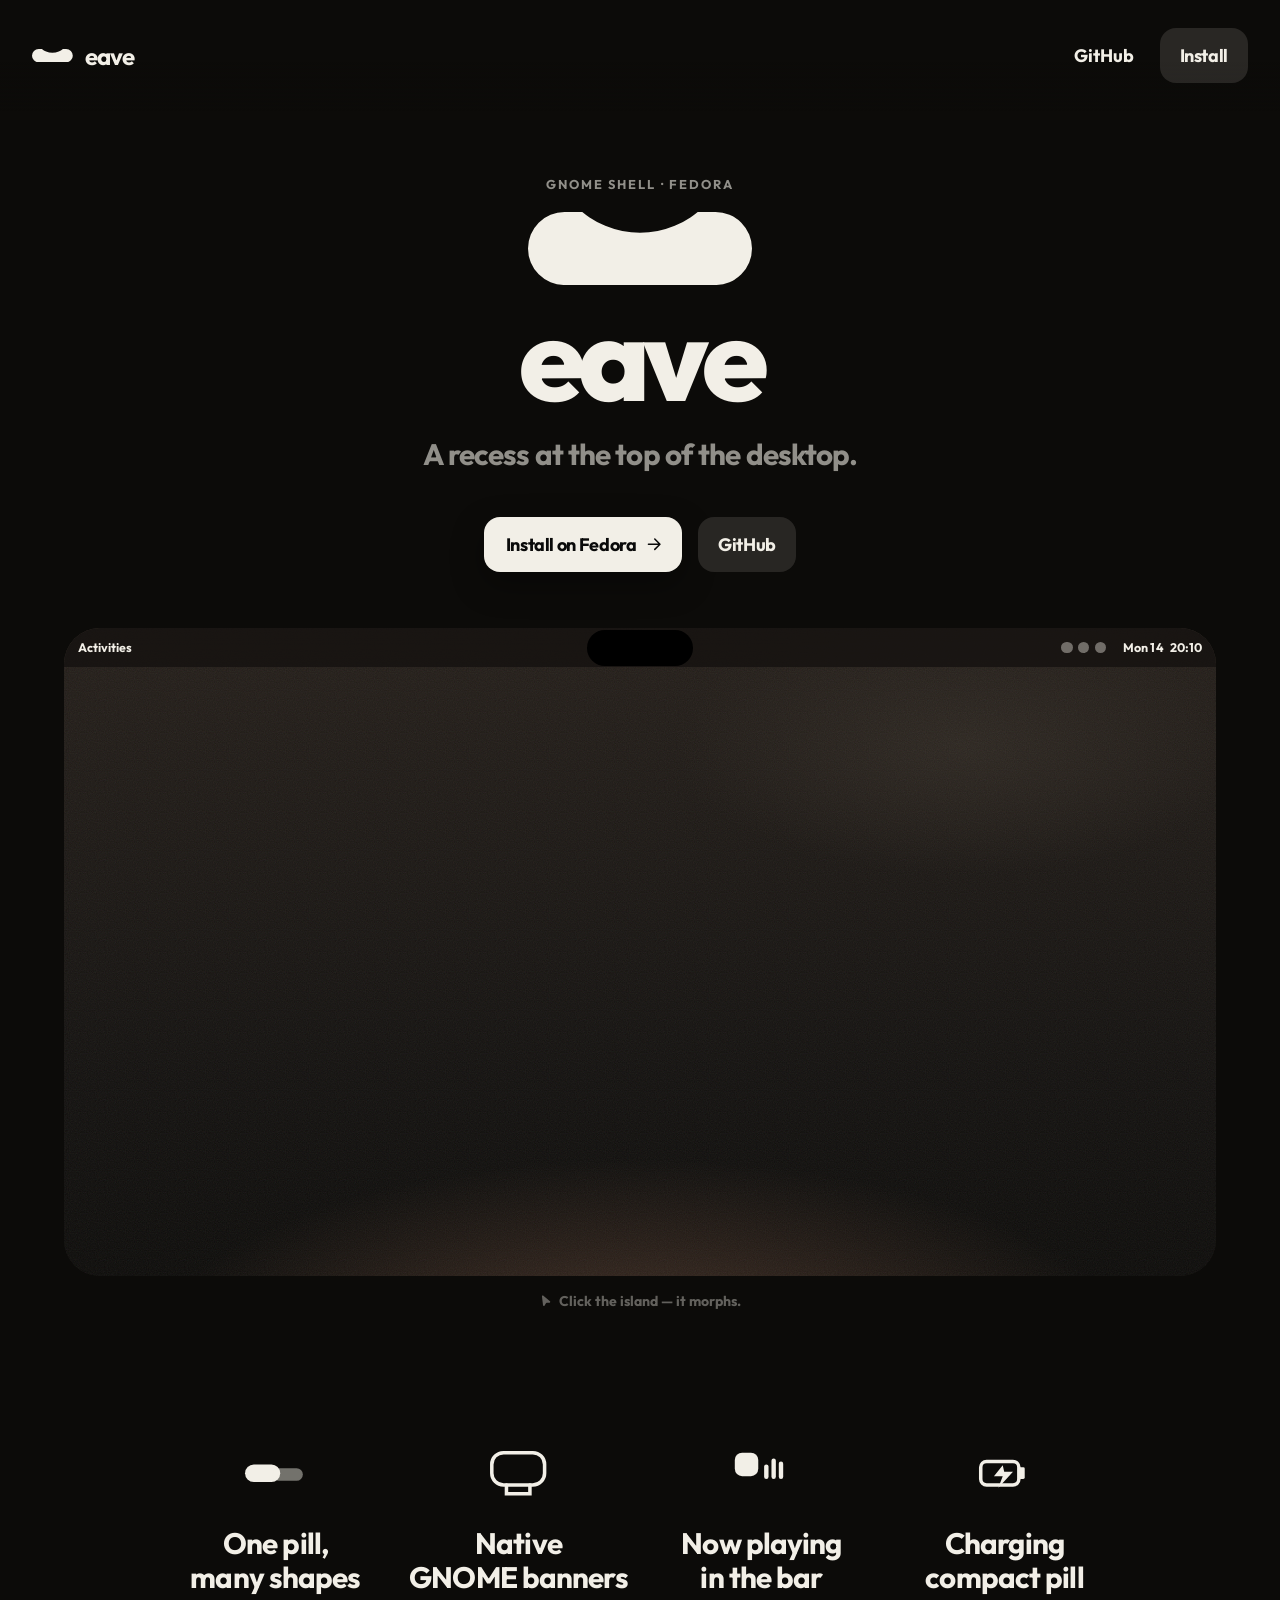
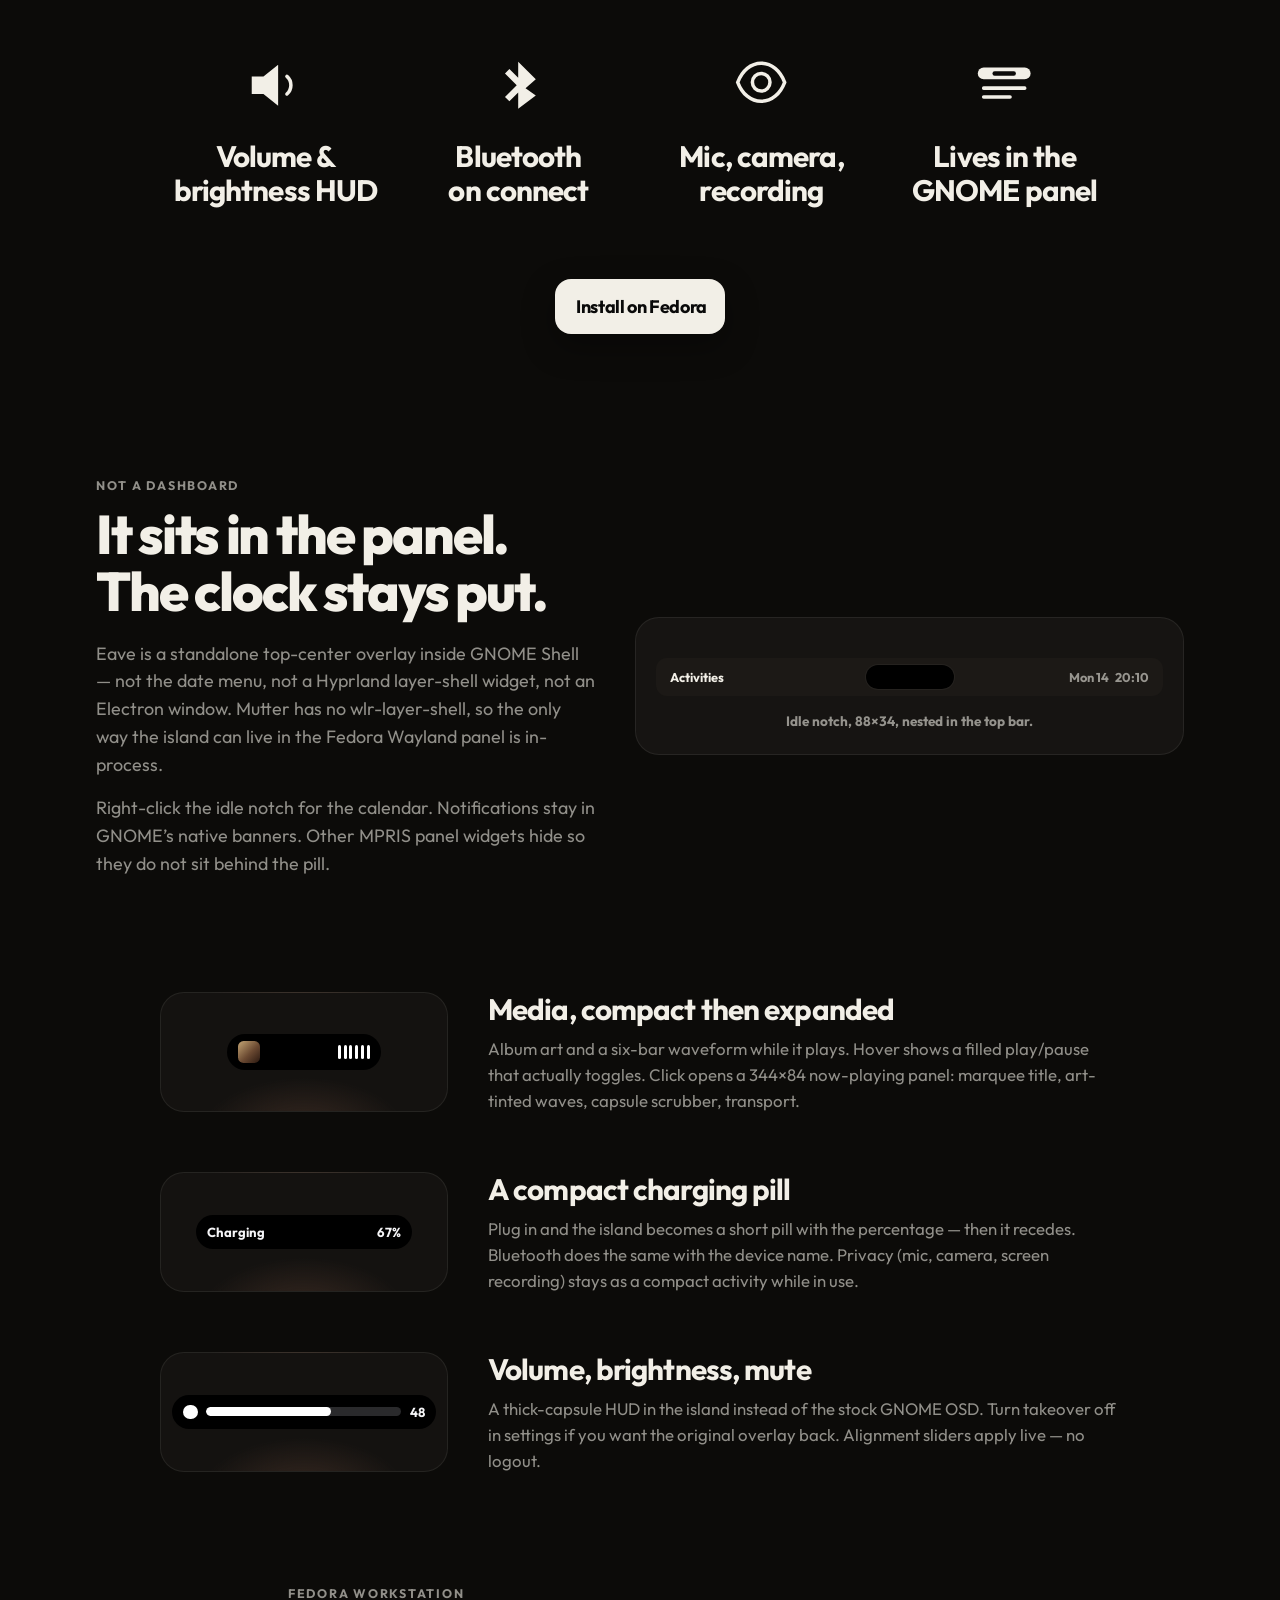
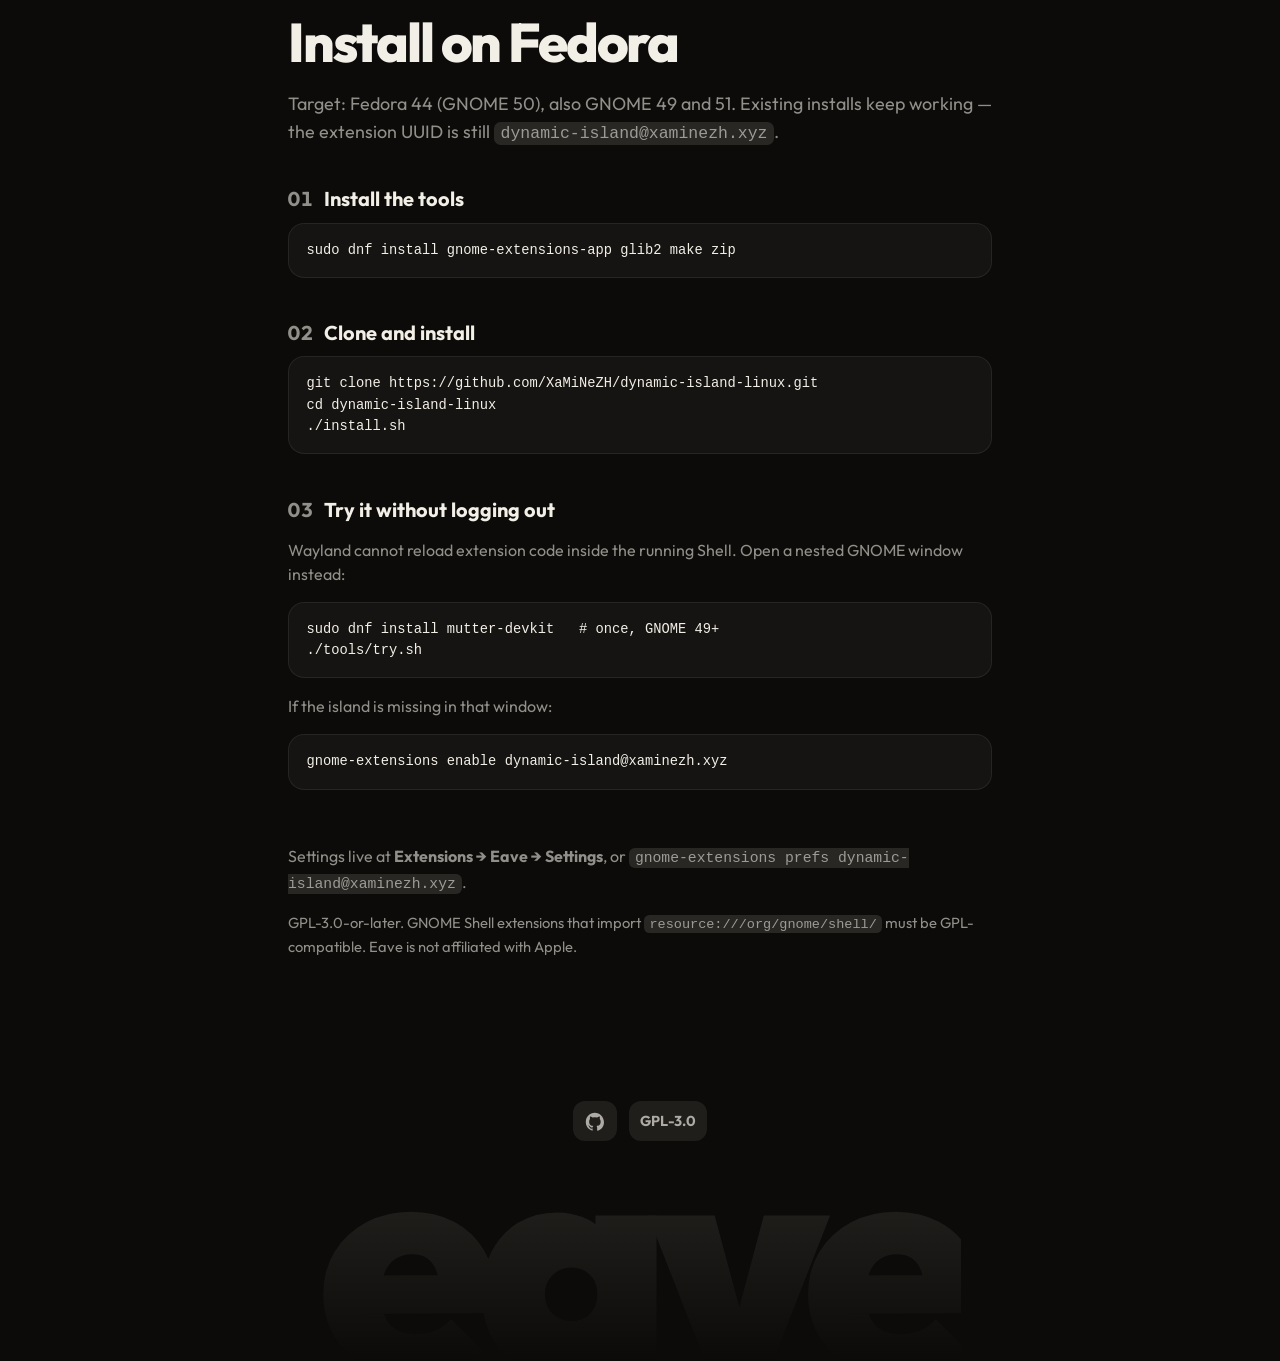
==== commit 49a4f95d: "Polish the Eave landing page island mock and feature icons. Scale the GNOME panel preview, hide stat" ====
--- a/site/index.html
+++ b/site/index.html
@@ -128,8 +128,8 @@
       <div class="beat-grid">
         <article class="beat">
           <svg class="beat-icon" viewBox="0 0 112 72" aria-hidden="true">
-            <circle cx="38" cy="36" r="20"/>
-            <circle class="beat-orb" cx="78" cy="36" r="14"/>
+            <path d="M22 22h28a14 14 0 0 1 0 28H22a14 14 0 0 1 0-28z"/>
+            <path d="M62 28h28a10 10 0 0 1 0 20H62a10 10 0 0 1 0-20z" opacity=".45"/>
           </svg>
           <h3>One pill,<br>many shapes</h3>
         </article>
@@ -153,9 +153,9 @@
         </article>
         <article class="beat">
           <svg class="beat-icon" viewBox="0 0 48 48" aria-hidden="true">
-            <rect x="10" y="14" width="22" height="20" rx="4"/>
-            <rect x="32" y="20" width="4" height="8" rx="1"/>
-            <path d="M19 18v12l8-6z" fill="#0c0b09"/>
+            <rect x="8" y="16" width="26" height="16" rx="4" fill="none" stroke="currentColor" stroke-width="2.4"/>
+            <rect x="34" y="20" width="4" height="8" rx="1"/>
+            <path d="M23 18.5 17 26h6l-3 8 10-11h-6z"/>
           </svg>
           <h3>Charging<br>compact pill</h3>
         </article>
--- a/site/styles.css
+++ b/site/styles.css
@@ -298,8 +298,8 @@
   display: grid;
   grid-template-columns: 1fr auto 1fr;
   align-items: center;
-  height: 2.15rem;
-  padding: 0 0.7rem;
+  height: 2.45rem;
+  padding: 0 0.85rem;
   background: var(--panel);
   backdrop-filter: blur(18px) saturate(1.2);
   color: var(--cream);
@@ -313,7 +313,7 @@
 .panel-mid {
   display: flex;
   justify-content: center;
-  min-height: 2.15rem;
+  min-height: 2.45rem;
   align-items: flex-start;
 }
 
@@ -331,8 +331,8 @@
 .sys-batt { border-radius: 0.15rem; height: 0.55rem; width: 0.9rem; }
 
 .island {
-  --island-w: 5.5rem;
-  --island-h: 2.05rem;
+  --island-w: 6.6rem;
+  --island-h: 2.25rem;
   --island-r: 999px;
   appearance: none;
   border: 0;
@@ -365,16 +365,16 @@
   gap: 0.45rem;
 }
 
-.island[data-state="idle"] { --island-w: 5.5rem; --island-h: 2.05rem; }
-.island[data-state="media"] { --island-w: 9.5rem; }
-.island[data-state="charging"] { --island-w: 13.5rem; }
-.island[data-state="volume"] { --island-w: 17rem; }
-.island[data-state="bluetooth"] { --island-w: 15.5rem; --island-h: 2.6rem; --island-r: 1.3rem; }
-.island[data-state="privacy"] { --island-w: 9.5rem; }
+.island[data-state="idle"] { --island-w: 6.6rem; --island-h: 2.25rem; }
+.island[data-state="media"] { --island-w: 11.2rem; }
+.island[data-state="charging"] { --island-w: 15.2rem; }
+.island[data-state="volume"] { --island-w: 18.5rem; }
+.island[data-state="bluetooth"] { --island-w: 16.5rem; --island-h: 2.85rem; --island-r: 1.35rem; }
+.island[data-state="privacy"] { --island-w: 11.2rem; }
 .island[data-state="expanded"] {
-  --island-w: min(21.5rem, 86vw);
-  --island-h: 5.25rem;
-  --island-r: 1.35rem;
+  --island-w: min(23rem, 88vw);
+  --island-h: 5.6rem;
+  --island-r: 1.4rem;
 }
 
 .island[data-state="idle"] .face[data-face="idle"],
@@ -533,9 +533,6 @@
   letter-spacing: -0.03em;
   line-height: 1.15;
 }
-
-.beat-orb { transition: cx 0.7s var(--ease); }
-.beat:hover .beat-orb { cx: 34; }
 
 .beats-cta {
   display: flex;
@@ -827,7 +824,8 @@
   .nav-text { padding-inline: 0.7rem; font-size: 1rem; }
   .hero { padding-inline: 1.1rem; }
   .brand-word { font-size: 1.35rem; }
-  .activities, .clock, .sys { font-size: 0.68rem; }
+  .activities, .clock { font-size: 0.68rem; }
+  .sys { display: none; }
   .stage { border-radius: 1.4rem; }
 }
 
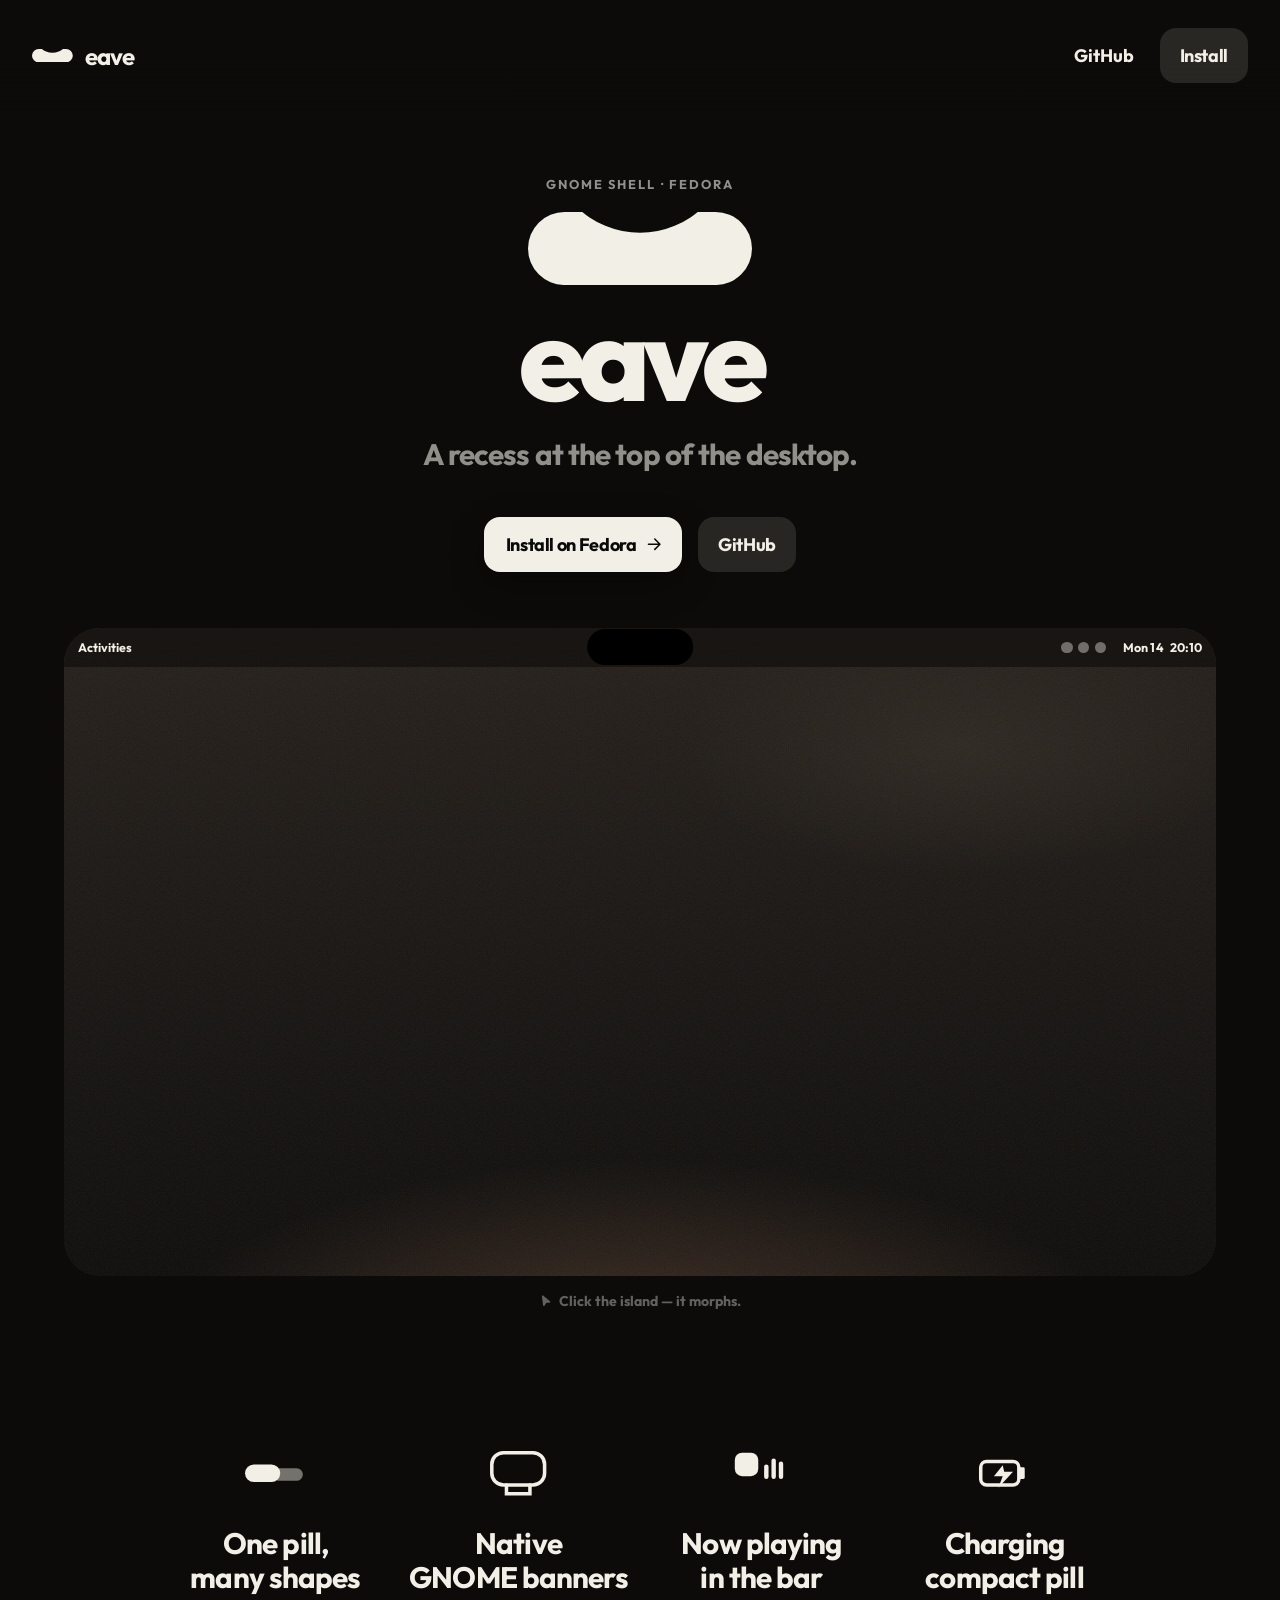
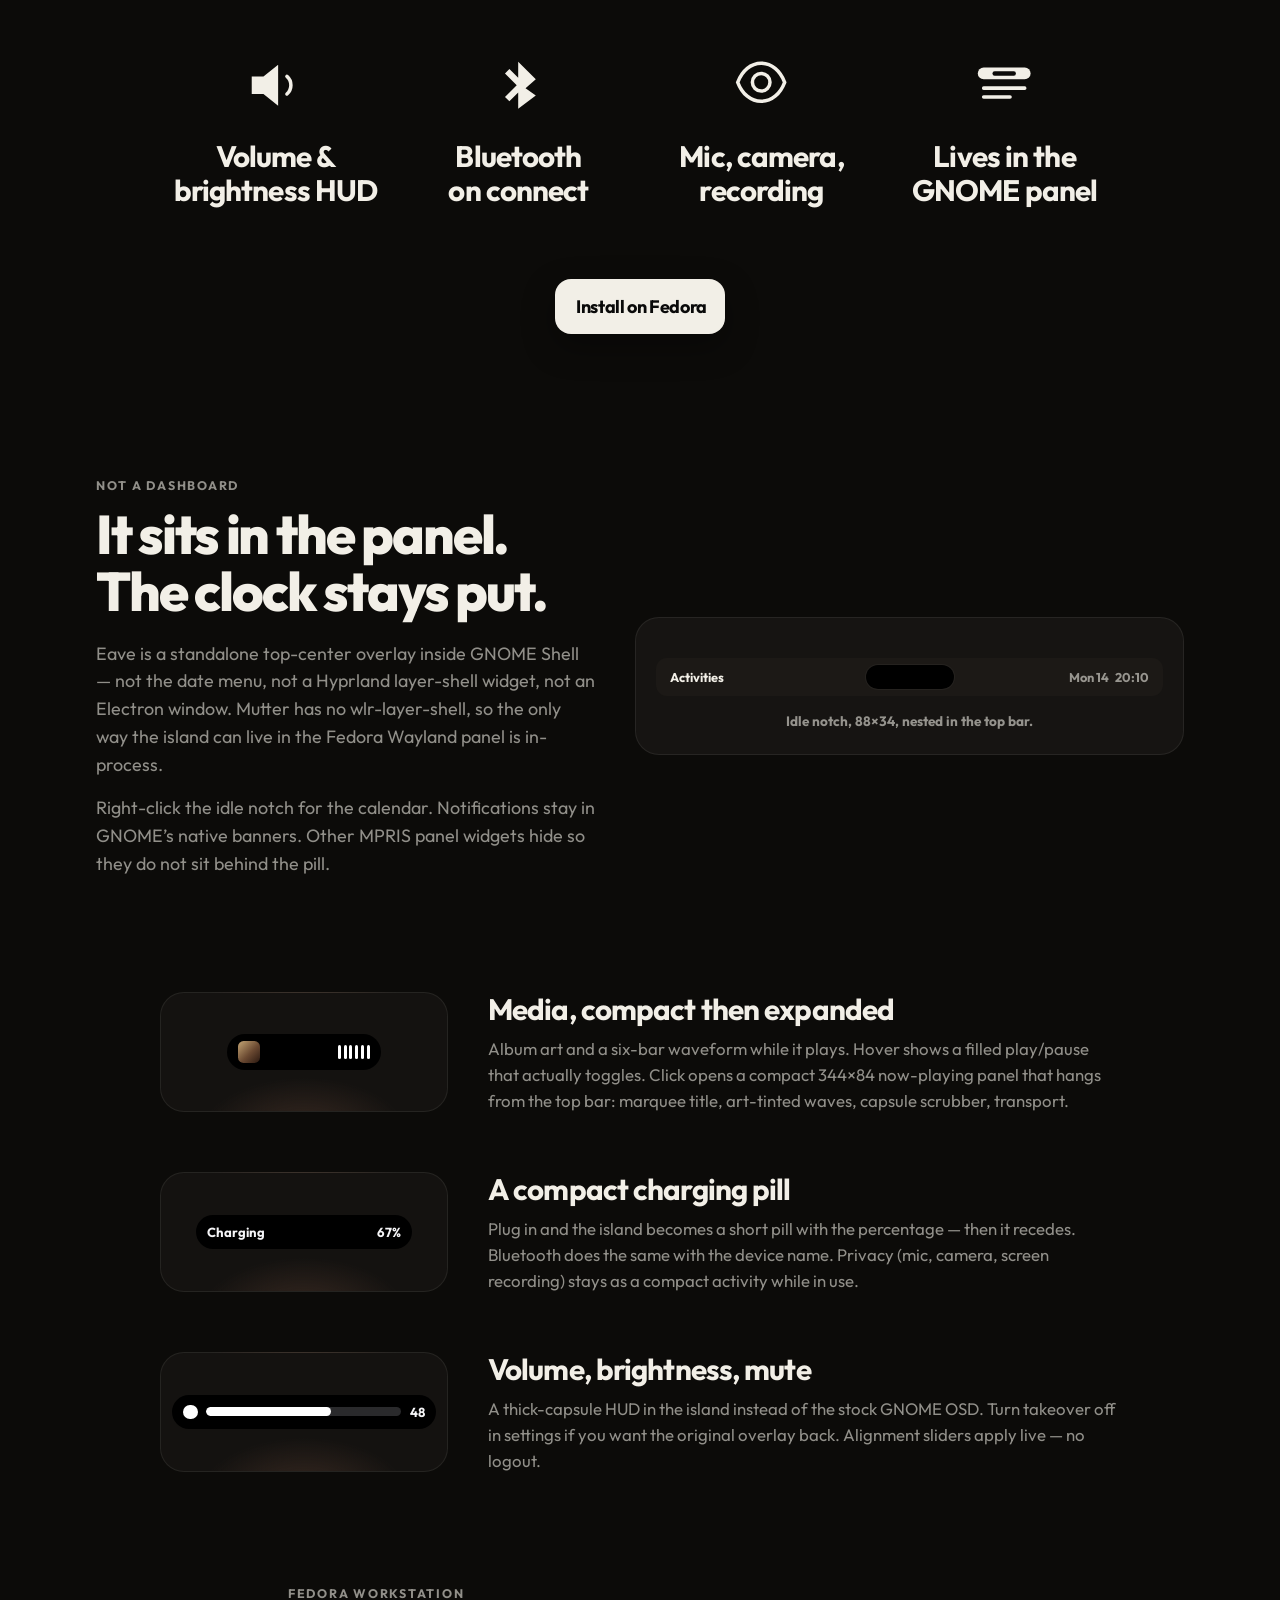
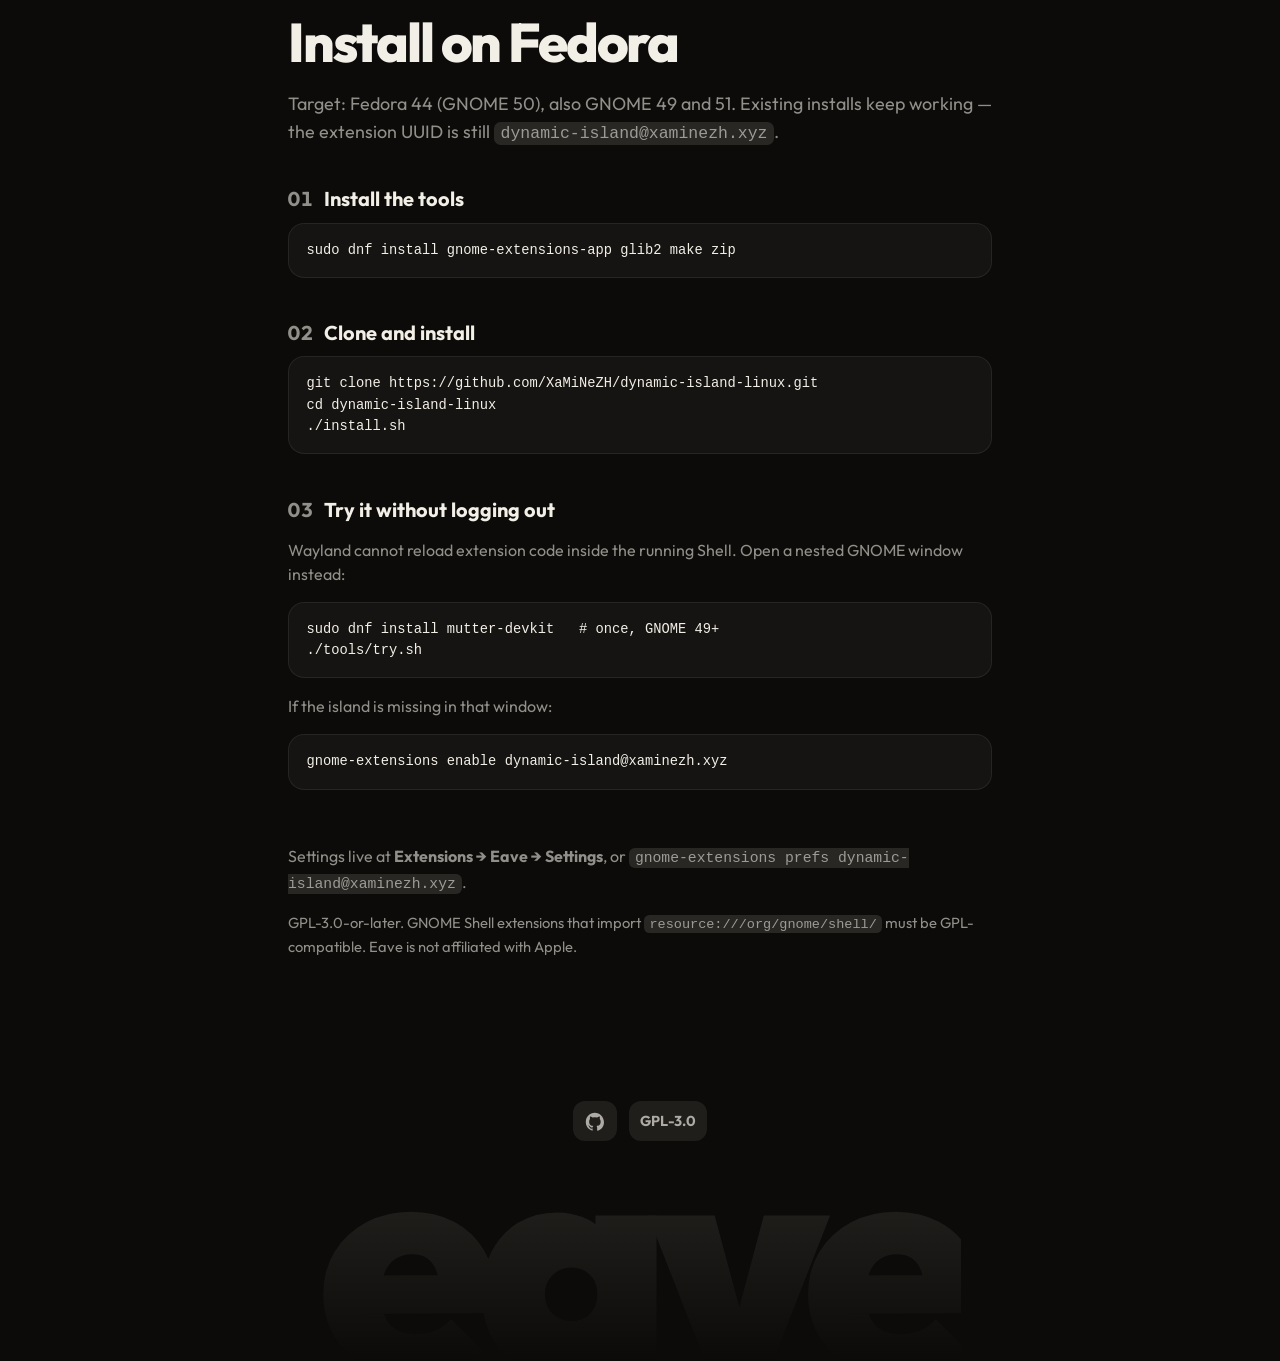
==== commit a9c2e6ea: "Keep the landing-page expanded player inside the panel mock. The Night Drive card was vertically cen" ====
--- a/site/index.html
+++ b/site/index.html
@@ -46,64 +46,12 @@
 
       <div class="stage-wrap rise" style="--d:560ms">
         <div class="stage" aria-hidden="false">
-          <div class="desktop">
+          <div class="desktop" data-island="idle">
             <div class="panel">
               <div class="panel-side panel-left">
                 <span class="activities">Activities</span>
               </div>
-              <div class="panel-mid">
-                <button type="button" class="island" id="island" data-state="idle" aria-label="Preview of Eave in the GNOME panel. Click to morph.">
-                  <span class="face" data-face="idle"></span>
-                  <span class="face face-media" data-face="media">
-                    <span class="art" aria-hidden="true"></span>
-                    <span class="eq" aria-hidden="true">
-                      <i></i><i></i><i></i><i></i><i></i><i></i>
-                    </span>
-                  </span>
-                  <span class="face face-charging" data-face="charging">
-                    <span class="face-title">Charging</span>
-                    <span class="face-trail">
-                      <span>67%</span>
-                      <svg viewBox="0 0 16 16" aria-hidden="true"><path fill="#30d158" d="M9.2 1.2 4 9h3.2L6.8 14.8 12 7H8.8z"/></svg>
-                    </span>
-                  </span>
-                  <span class="face face-volume" data-face="volume">
-                    <svg class="osd-icon" viewBox="0 0 24 24" aria-hidden="true"><path fill="currentColor" d="M4 9v6h4l5 4V5L8 9H4zm11.5 3a3.5 3.5 0 0 0-1.8-3.1v6.2A3.5 3.5 0 0 0 15.5 12z"/></svg>
-                    <span class="hud"><span class="hud-fill"></span></span>
-                    <span class="pct">64</span>
-                  </span>
-                  <span class="face face-bt" data-face="bluetooth">
-                    <svg class="bt-icon" viewBox="0 0 24 24" aria-hidden="true"><path fill="currentColor" d="M12 2v7.6L8.7 6.3 7.3 7.7 11.6 12l-4.3 4.3 1.4 1.4L12 14.4V22l7-5.5-4.1-3.2L19 10.1 12 2zm2 13.1 1.6 1.3L14 18.1v-3zm0-8.2V8.9l1.6-1.3L14 6.9z"/></svg>
-                    <span class="bt-copy">
-                      <span class="face-title">WH-1000XM5</span>
-                      <span class="face-sub">Bluetooth</span>
-                    </span>
-                  </span>
-                  <span class="face face-privacy" data-face="privacy">
-                    <svg viewBox="0 0 24 24" aria-hidden="true"><path fill="currentColor" d="M12 15a3.5 3.5 0 1 0 0-7 3.5 3.5 0 0 0 0 7zm0 2c-4 0-7.5-2.4-9-6 1.5-3.6 5-6 9-6s7.5 2.4 9 6c-1.5 3.6-5 6-9 6z"/></svg>
-                    <svg viewBox="0 0 24 24" aria-hidden="true"><path fill="currentColor" d="M12 14a3 3 0 0 0 3-3V6a3 3 0 1 0-6 0v5a3 3 0 0 0 3 3zm5-3a5 5 0 0 1-10 0H5a7 7 0 0 0 6 6.9V21h2v-3.1A7 7 0 0 0 19 11h-2z"/></svg>
-                  </span>
-                  <span class="face face-expanded" data-face="expanded">
-                    <span class="art art-lg" aria-hidden="true"></span>
-                    <span class="now">
-                      <span class="now-head">
-                        <span class="now-text">
-                          <span class="now-title">Night Drive</span>
-                          <span class="now-artist">Kiasmos</span>
-                        </span>
-                        <span class="eq eq-accent" aria-hidden="true">
-                          <i></i><i></i><i></i><i></i><i></i><i></i>
-                        </span>
-                      </span>
-                      <span class="seek">
-                        <span>1:12</span>
-                        <span class="seek-rail"><span class="seek-fill"></span></span>
-                        <span>−2:04</span>
-                      </span>
-                    </span>
-                  </span>
-                </button>
-              </div>
+              <div class="panel-mid" aria-hidden="true"></div>
               <div class="panel-side panel-right">
                 <span class="sys" aria-hidden="true">
                   <i class="sys-wifi"></i>
@@ -113,6 +61,57 @@
                 <span class="clock">Mon 14&ensp;20:10</span>
               </div>
             </div>
+            <button type="button" class="island" id="island" data-state="idle" aria-label="Preview of Eave in the GNOME panel. Click to morph.">
+              <span class="face" data-face="idle"></span>
+              <span class="face face-media" data-face="media">
+                <span class="art" aria-hidden="true"></span>
+                <span class="eq" aria-hidden="true">
+                  <i></i><i></i><i></i><i></i><i></i><i></i>
+                </span>
+              </span>
+              <span class="face face-charging" data-face="charging">
+                <span class="face-title">Charging</span>
+                <span class="face-trail">
+                  <span>67%</span>
+                  <svg viewBox="0 0 16 16" aria-hidden="true"><path fill="#30d158" d="M9.2 1.2 4 9h3.2L6.8 14.8 12 7H8.8z"/></svg>
+                </span>
+              </span>
+              <span class="face face-volume" data-face="volume">
+                <svg class="osd-icon" viewBox="0 0 24 24" aria-hidden="true"><path fill="currentColor" d="M4 9v6h4l5 4V5L8 9H4zm11.5 3a3.5 3.5 0 0 0-1.8-3.1v6.2A3.5 3.5 0 0 0 15.5 12z"/></svg>
+                <span class="hud"><span class="hud-fill"></span></span>
+                <span class="pct">64</span>
+              </span>
+              <span class="face face-bt" data-face="bluetooth">
+                <svg class="bt-icon" viewBox="0 0 24 24" aria-hidden="true"><path fill="currentColor" d="M12 2v7.6L8.7 6.3 7.3 7.7 11.6 12l-4.3 4.3 1.4 1.4L12 14.4V22l7-5.5-4.1-3.2L19 10.1 12 2zm2 13.1 1.6 1.3L14 18.1v-3zm0-8.2V8.9l1.6-1.3L14 6.9z"/></svg>
+                <span class="bt-copy">
+                  <span class="face-title">WH-1000XM5</span>
+                  <span class="face-sub">Bluetooth</span>
+                </span>
+              </span>
+              <span class="face face-privacy" data-face="privacy">
+                <svg viewBox="0 0 24 24" aria-hidden="true"><path fill="currentColor" d="M12 15a3.5 3.5 0 1 0 0-7 3.5 3.5 0 0 0 0 7zm0 2c-4 0-7.5-2.4-9-6 1.5-3.6 5-6 9-6s7.5 2.4 9 6c-1.5 3.6-5 6-9 6z"/></svg>
+                <svg viewBox="0 0 24 24" aria-hidden="true"><path fill="currentColor" d="M12 14a3 3 0 0 0 3-3V6a3 3 0 1 0-6 0v5a3 3 0 0 0 3 3zm5-3a5 5 0 0 1-10 0H5a7 7 0 0 0 6 6.9V21h2v-3.1A7 7 0 0 0 19 11h-2z"/></svg>
+              </span>
+              <span class="face face-expanded" data-face="expanded">
+                <span class="art art-lg" aria-hidden="true"></span>
+                <span class="now">
+                  <span class="now-head">
+                    <span class="now-text">
+                      <span class="now-title">Night Drive</span>
+                      <span class="now-artist">Kiasmos</span>
+                    </span>
+                    <span class="eq eq-accent" aria-hidden="true">
+                      <i></i><i></i><i></i><i></i><i></i><i></i>
+                    </span>
+                  </span>
+                  <span class="seek">
+                    <span>1:12</span>
+                    <span class="seek-rail"><span class="seek-fill"></span></span>
+                    <span>−2:04</span>
+                  </span>
+                </span>
+              </span>
+            </button>
             <div class="wallpaper"></div>
           </div>
         </div>
@@ -220,7 +219,7 @@
         </div>
         <div>
           <h3>Media, compact then expanded</h3>
-          <p>Album art and a six-bar waveform while it plays. Hover shows a filled play/pause that actually toggles. Click opens a 344×84 now-playing panel: marquee title, art-tinted waves, capsule scrubber, transport.</p>
+          <p>Album art and a six-bar waveform while it plays. Hover shows a filled play/pause that actually toggles. Click opens a compact 344×84 now-playing panel that hangs from the top bar: marquee title, art-tinted waves, capsule scrubber, transport.</p>
         </div>
       </article>
       <article class="moment">
--- a/site/styles.css
+++ b/site/styles.css
@@ -267,13 +267,17 @@
 }
 
 .desktop {
+  --panel-h: 2.45rem;
+  --island-inset: 0.1rem;
   position: absolute;
   inset: 0;
+  isolation: isolate;
 }
 
 .wallpaper {
   position: absolute;
   inset: 0;
+  z-index: 0;
   background:
     radial-gradient(80% 60% at 50% 115%, #4a3428 0%, transparent 55%),
     radial-gradient(50% 40% at 78% 18%, #2c2620 0%, transparent 50%),
@@ -298,8 +302,10 @@
   display: grid;
   grid-template-columns: 1fr auto 1fr;
   align-items: center;
-  height: 2.45rem;
+  height: var(--panel-h);
   padding: 0 0.85rem;
+  overflow: visible;
+  pointer-events: none;
   background: var(--panel);
   backdrop-filter: blur(18px) saturate(1.2);
   color: var(--cream);
@@ -311,10 +317,9 @@
 .panel-left { justify-content: flex-start; }
 .panel-right { justify-content: flex-end; }
 .panel-mid {
-  display: flex;
-  justify-content: center;
-  min-height: 2.45rem;
-  align-items: flex-start;
+  width: 0;
+  min-width: 0;
+  min-height: var(--panel-h);
 }
 
 .clock { letter-spacing: 0.01em; }
@@ -337,16 +342,21 @@
   appearance: none;
   border: 0;
   padding: 0;
-  margin-top: 0.12rem;
+  margin: 0;
+  position: absolute;
+  z-index: 6;
+  top: var(--island-inset);
+  left: 50%;
   width: var(--island-w);
   height: var(--island-h);
+  max-width: calc(100% - 1.6rem);
   border-radius: var(--island-r);
   background: var(--island);
   color: #f5f5f7;
   cursor: pointer;
   overflow: hidden;
-  position: relative;
-  z-index: 6;
+  transform: translateX(-50%);
+  transform-origin: top center;
   transition: width 0.42s var(--ease), height 0.42s var(--ease), border-radius 0.42s var(--ease);
 }
 
@@ -356,25 +366,29 @@
 }
 
 .face {
-  display: none;
+  display: flex;
   align-items: center;
   justify-content: center;
   position: absolute;
   inset: 0;
   padding: 0 0.55rem;
   gap: 0.45rem;
+  opacity: 0;
+  visibility: hidden;
+  pointer-events: none;
+  transition: opacity 0.2s ease, visibility 0.2s ease;
 }
 
 .island[data-state="idle"] { --island-w: 6.6rem; --island-h: 2.25rem; }
 .island[data-state="media"] { --island-w: 11.2rem; }
-.island[data-state="charging"] { --island-w: 15.2rem; }
-.island[data-state="volume"] { --island-w: 18.5rem; }
-.island[data-state="bluetooth"] { --island-w: 16.5rem; --island-h: 2.85rem; --island-r: 1.35rem; }
+.island[data-state="charging"] { --island-w: 13.5rem; }
+.island[data-state="volume"] { --island-w: 17rem; }
+.island[data-state="bluetooth"] { --island-w: 15.5rem; --island-h: 2.75rem; --island-r: 1.375rem; }
 .island[data-state="privacy"] { --island-w: 11.2rem; }
 .island[data-state="expanded"] {
-  --island-w: min(23rem, 88vw);
-  --island-h: 5.6rem;
-  --island-r: 1.4rem;
+  --island-w: 21.5rem;
+  --island-h: 5.25rem;
+  --island-r: 1.375rem;
 }
 
 .island[data-state="idle"] .face[data-face="idle"],
@@ -384,7 +398,9 @@
 .island[data-state="bluetooth"] .face[data-face="bluetooth"],
 .island[data-state="privacy"] .face[data-face="privacy"],
 .island[data-state="expanded"] .face[data-face="expanded"] {
-  display: flex;
+  opacity: 1;
+  visibility: visible;
+  pointer-events: auto;
 }
 
 .art {
@@ -394,7 +410,7 @@
   background: linear-gradient(135deg, #c4a574, #6b4a32 55%, #2a1810);
   flex: none;
 }
-.art-lg { width: 3.25rem; height: 3.25rem; border-radius: 0.7rem; }
+.art-lg { width: 3.25rem; height: 3.25rem; border-radius: 0.7rem; flex: none; }
 
 .eq {
   display: flex;
@@ -455,13 +471,19 @@
 .face-privacy { gap: 0.8rem; }
 
 .face-expanded {
-  padding: 0.55rem 0.7rem;
-  gap: 0.7rem;
+  padding: 0.5rem 0.7rem;
+  gap: 0.65rem;
   align-items: center;
 }
 .now { flex: 1; min-width: 0; display: flex; flex-direction: column; gap: 0.35rem; }
 .now-head { display: flex; justify-content: space-between; gap: 0.5rem; }
 .now-text { display: flex; flex-direction: column; min-width: 0; }
+.now-title,
+.now-artist {
+  overflow: hidden;
+  text-overflow: ellipsis;
+  white-space: nowrap;
+}
 .now-title { font-size: 0.85rem; font-weight: 700; letter-spacing: -0.02em; }
 .now-artist { font-size: 0.68rem; opacity: 0.55; }
 .seek {
@@ -824,9 +846,21 @@
   .nav-text { padding-inline: 0.7rem; font-size: 1rem; }
   .hero { padding-inline: 1.1rem; }
   .brand-word { font-size: 1.35rem; }
-  .activities, .clock { font-size: 0.68rem; }
   .sys { display: none; }
   .stage { border-radius: 1.4rem; }
+  /* Keep the island centered; hide Activities/clock so wide morphs don't collide. */
+  .panel-left,
+  .panel-right {
+    visibility: hidden;
+    min-width: 0;
+  }
+  .island {
+    max-width: calc(100% - 0.8rem);
+  }
+  .island[data-state="expanded"] {
+    --island-h: 4.85rem;
+  }
+  .art-lg { width: 2.7rem; height: 2.7rem; border-radius: 0.6rem; }
 }
 
 @media (prefers-reduced-motion: reduce) {
@@ -834,4 +868,5 @@
   .rise { animation: none; }
   .eq i { animation: none; transform: scaleY(0.55); }
   .island { transition: none; }
-}
+  .face { transition: none; }
+}
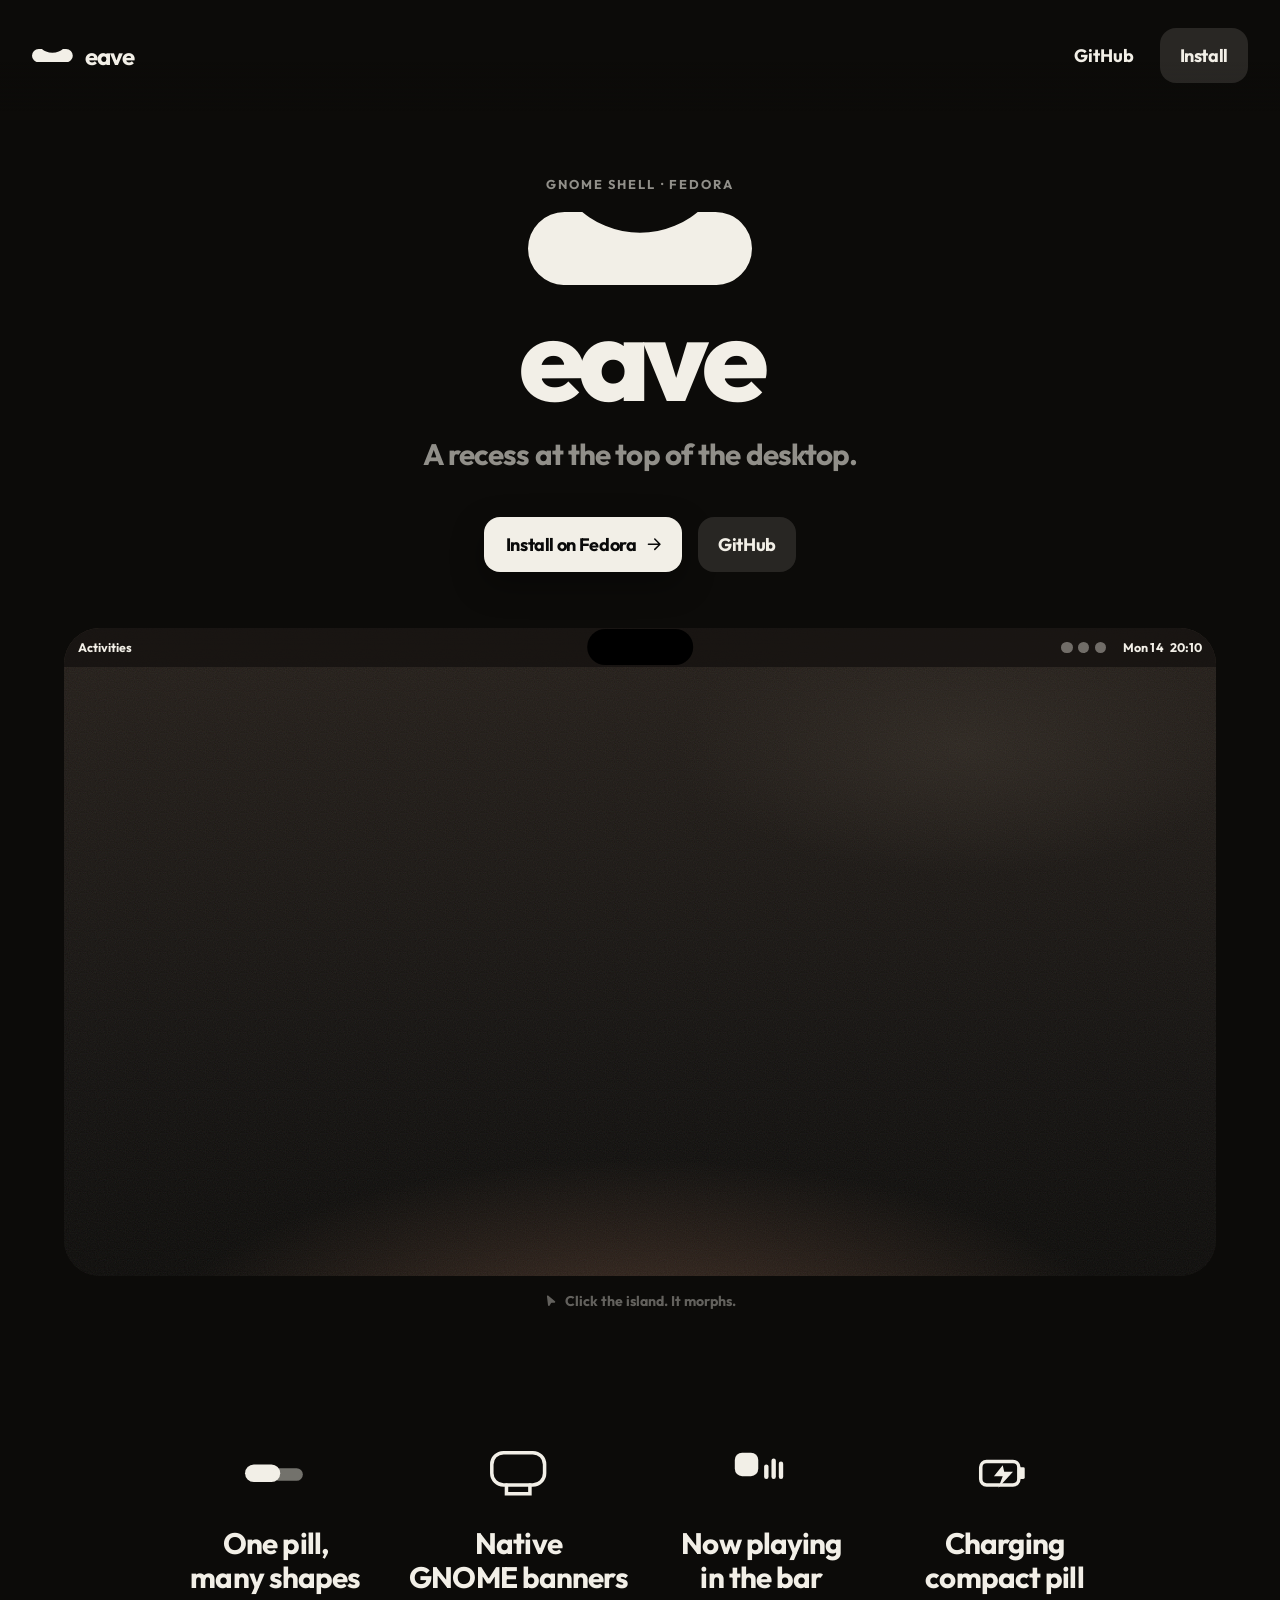
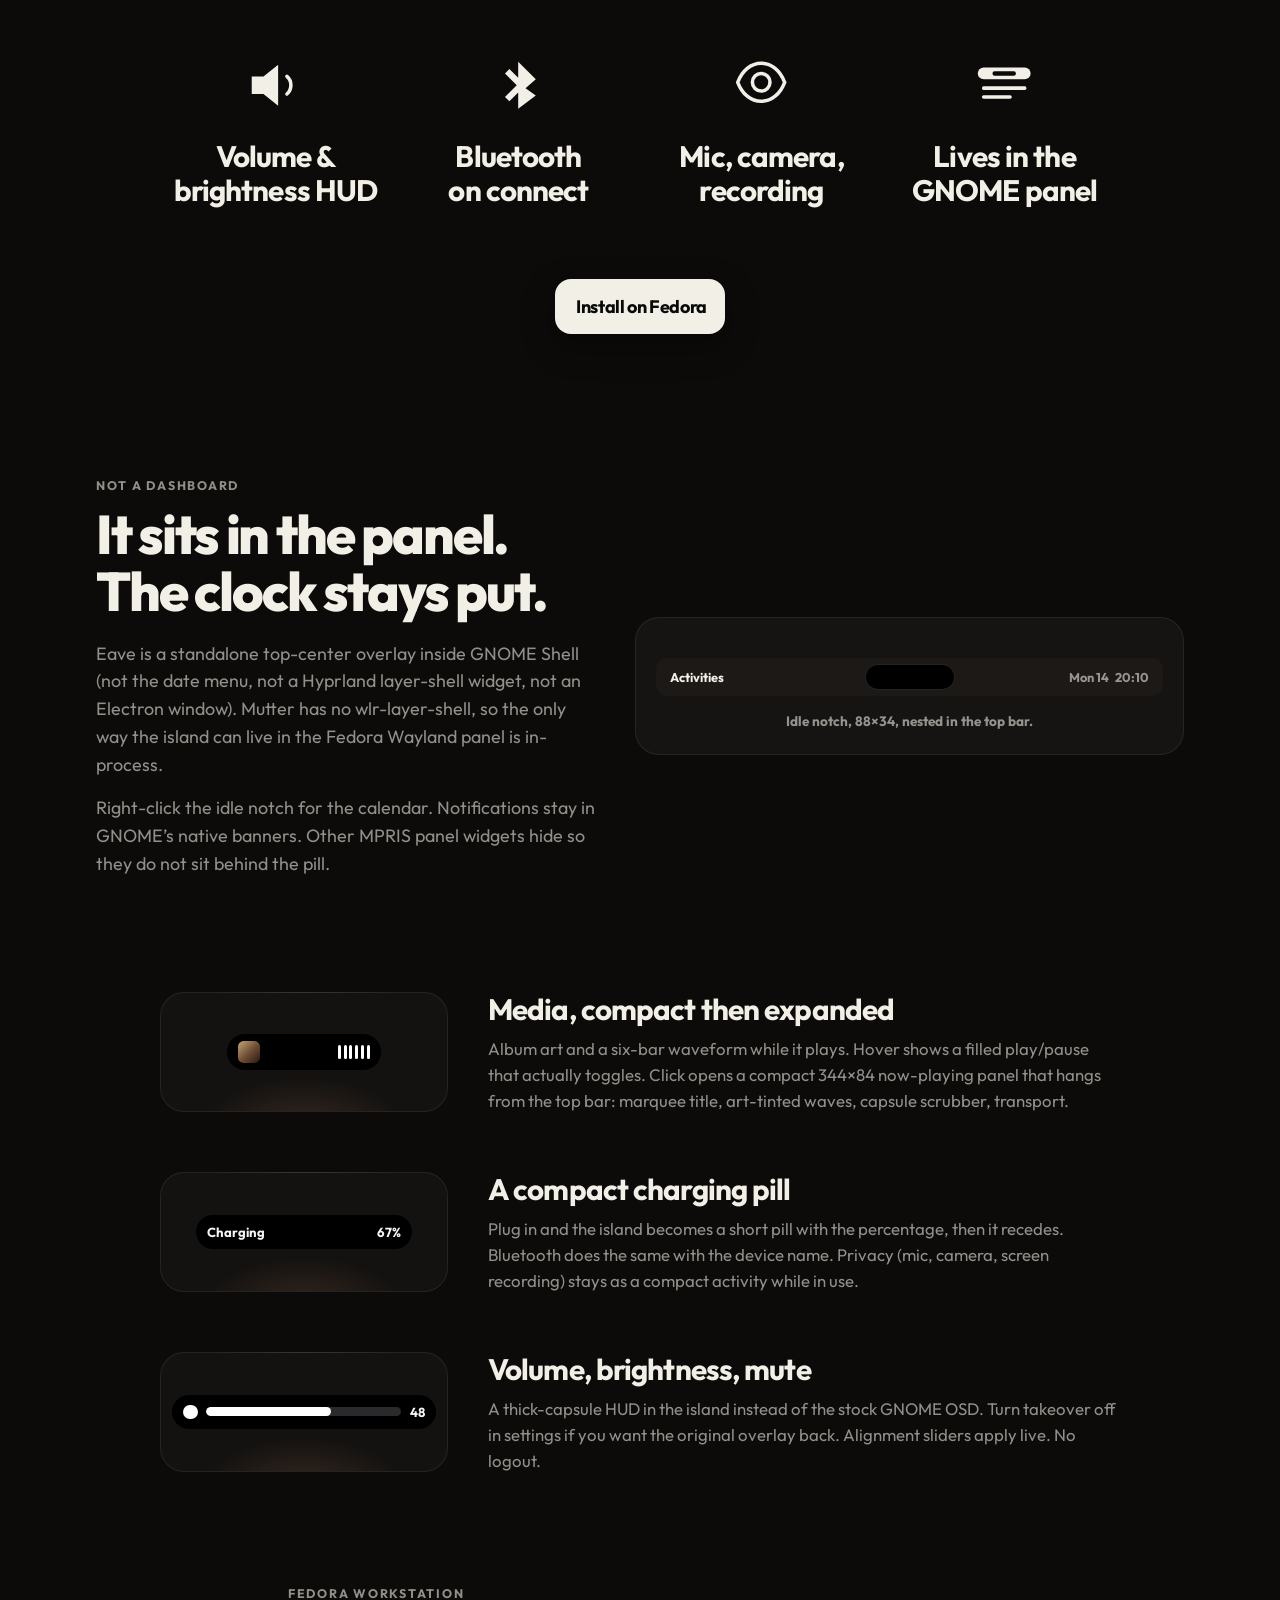
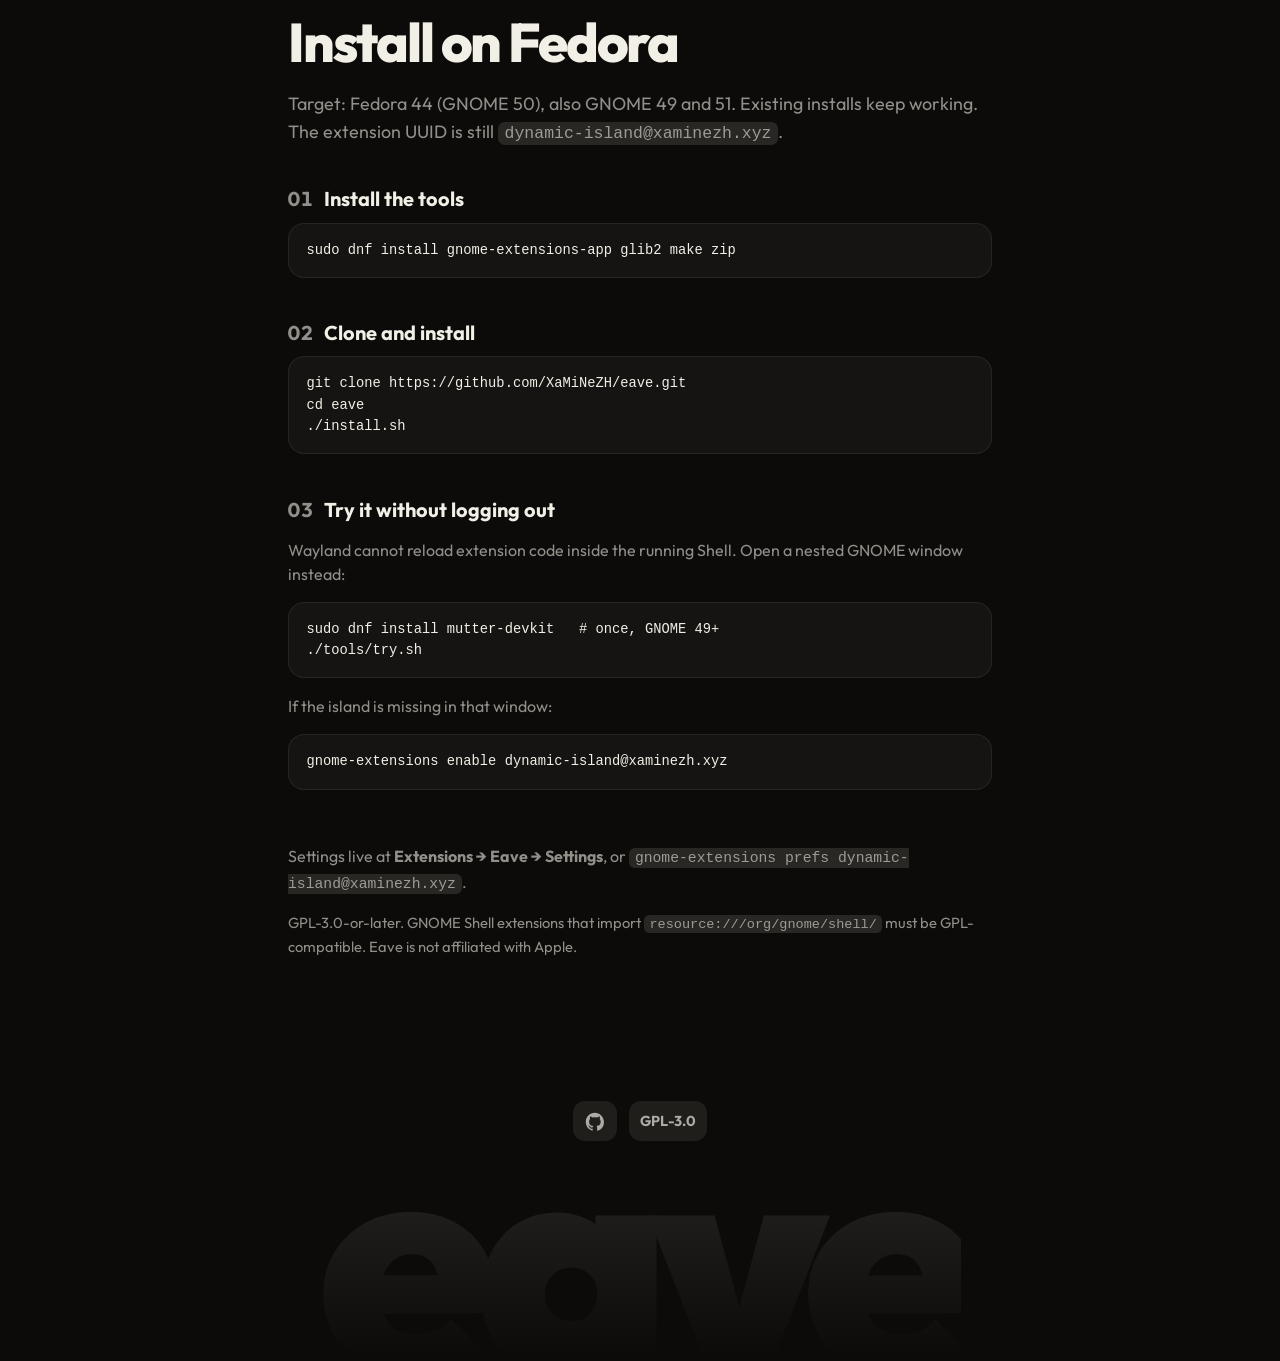
==== commit 0d1cc2f0: "Point clone URLs at XaMiNeZH/eave and list open PRs. README uses the scooped-pill mark, keeps instal" ====
--- a/site/index.html
+++ b/site/index.html
@@ -3,7 +3,7 @@
 <head>
   <meta charset="utf-8">
   <meta name="viewport" content="width=device-width, initial-scale=1">
-  <title>Eave — a recess at the top of the desktop</title>
+  <title>Eave, a recess at the top of the desktop</title>
   <meta name="description" content="Eave is a GNOME Shell extension for Fedora. A black notch in the top panel that morphs for media, charging, volume, Bluetooth, and privacy. GPL-3.0.">
   <meta name="theme-color" content="#0c0b09">
   <link rel="icon" href="assets/favicon.svg" type="image/svg+xml">
@@ -19,7 +19,7 @@
       <span class="brand-word">eave</span>
     </a>
     <nav class="nav-links" aria-label="Primary">
-      <a class="nav-text" href="https://github.com/XaMiNeZH/dynamic-island-linux">GitHub</a>
+      <a class="nav-text" href="https://github.com/XaMiNeZH/eave">GitHub</a>
       <a class="btn btn-nav" href="#install">Install</a>
     </nav>
   </header>
@@ -40,7 +40,7 @@
             <span class="btn-label">Install on Fedora</span>
             <svg class="btn-arrow" viewBox="0 0 24 24" aria-hidden="true"><path fill="none" stroke="currentColor" stroke-width="2" stroke-linecap="round" stroke-linejoin="round" d="M4.5 12h13.25M12.75 5.25 19.5 12l-6.75 6.75"/></svg>
           </a>
-          <a class="btn btn-ghost" href="https://github.com/XaMiNeZH/dynamic-island-linux">GitHub</a>
+          <a class="btn btn-ghost" href="https://github.com/XaMiNeZH/eave">GitHub</a>
         </div>
       </div>
 
@@ -82,10 +82,9 @@
                 <span class="pct">64</span>
               </span>
               <span class="face face-bt" data-face="bluetooth">
-                <svg class="bt-icon" viewBox="0 0 24 24" aria-hidden="true"><path fill="currentColor" d="M12 2v7.6L8.7 6.3 7.3 7.7 11.6 12l-4.3 4.3 1.4 1.4L12 14.4V22l7-5.5-4.1-3.2L19 10.1 12 2zm2 13.1 1.6 1.3L14 18.1v-3zm0-8.2V8.9l1.6-1.3L14 6.9z"/></svg>
-                <span class="bt-copy">
-                  <span class="face-title">WH-1000XM5</span>
-                  <span class="face-sub">Bluetooth</span>
+                <span class="face-title">WH-1000XM5</span>
+                <span class="face-trail">
+                  <svg class="bt-icon" viewBox="0 0 24 24" aria-hidden="true"><path fill="currentColor" d="M12 2v7.6L8.7 6.3 7.3 7.7 11.6 12l-4.3 4.3 1.4 1.4L12 14.4V22l7-5.5-4.1-3.2L19 10.1 12 2zm2 13.1 1.6 1.3L14 18.1v-3zm0-8.2V8.9l1.6-1.3L14 6.9z"/></svg>
                 </span>
               </span>
               <span class="face face-privacy" data-face="privacy">
@@ -97,8 +96,8 @@
                 <span class="now">
                   <span class="now-head">
                     <span class="now-text">
-                      <span class="now-title">Night Drive</span>
-                      <span class="now-artist">Kiasmos</span>
+                      <span class="now-title">Warm Recess</span>
+                      <span class="now-artist">Eave Demo</span>
                     </span>
                     <span class="eq eq-accent" aria-hidden="true">
                       <i></i><i></i><i></i><i></i><i></i><i></i>
@@ -117,7 +116,7 @@
         </div>
         <p class="hint" id="island-hint">
           <svg viewBox="0 0 24 24" aria-hidden="true"><path fill="currentColor" d="M5.2 4.1c-.3-1.2 1.1-2 2-1.3L19.4 13c1 .8.5 2.4-.8 2.5l-5.1.1a1.4 1.4 0 0 0-1.2.7l-2.6 4.3c-.7 1.1-2.4.7-2.6-.6L5.2 4.1Z"/></svg>
-          Click the island — it morphs.
+          Click the island. It morphs.
         </p>
       </div>
     </section>
@@ -196,7 +195,7 @@
       <div class="story-copy">
         <p class="eyebrow">Not a dashboard</p>
         <h2>It sits in the panel.<br>The clock stays put.</h2>
-        <p class="lede">Eave is a standalone top-center overlay inside GNOME Shell — not the date menu, not a Hyprland layer-shell widget, not an Electron window. Mutter has no wlr-layer-shell, so the only way the island can live in the Fedora Wayland panel is in-process.</p>
+        <p class="lede">Eave is a standalone top-center overlay inside GNOME Shell (not the date menu, not a Hyprland layer-shell widget, not an Electron window). Mutter has no wlr-layer-shell, so the only way the island can live in the Fedora Wayland panel is in-process.</p>
         <p class="lede">Right-click the idle notch for the calendar. Notifications stay in GNOME’s native banners. Other MPRIS panel widgets hide so they do not sit behind the pill.</p>
       </div>
       <div class="bar-shot" aria-hidden="true">
@@ -231,7 +230,7 @@
         </div>
         <div>
           <h3>A compact charging pill</h3>
-          <p>Plug in and the island becomes a short pill with the percentage — then it recedes. Bluetooth does the same with the device name. Privacy (mic, camera, screen recording) stays as a compact activity while in use.</p>
+          <p>Plug in and the island becomes a short pill with the percentage, then it recedes. Bluetooth does the same with the device name. Privacy (mic, camera, screen recording) stays as a compact activity while in use.</p>
         </div>
       </article>
       <article class="moment">
@@ -244,7 +243,7 @@
         </div>
         <div>
           <h3>Volume, brightness, mute</h3>
-          <p>A thick-capsule HUD in the island instead of the stock GNOME OSD. Turn takeover off in settings if you want the original overlay back. Alignment sliders apply live — no logout.</p>
+          <p>A thick-capsule HUD in the island instead of the stock GNOME OSD. Turn takeover off in settings if you want the original overlay back. Alignment sliders apply live. No logout.</p>
         </div>
       </article>
     </section>
@@ -252,7 +251,7 @@
     <section class="install" id="install">
       <p class="eyebrow">Fedora Workstation</p>
       <h2>Install on Fedora</h2>
-      <p class="lede install-lede">Target: Fedora 44 (GNOME 50), also GNOME 49 and 51. Existing installs keep working — the extension UUID is still <code>dynamic-island@xaminezh.xyz</code>.</p>
+      <p class="lede install-lede">Target: Fedora 44 (GNOME 50), also GNOME 49 and 51. Existing installs keep working. The extension UUID is still <code>dynamic-island@xaminezh.xyz</code>.</p>
       <ol class="steps">
         <li>
           <h3>Install the tools</h3>
@@ -260,8 +259,8 @@
         </li>
         <li>
           <h3>Clone and install</h3>
-          <pre><code>git clone https://github.com/XaMiNeZH/dynamic-island-linux.git
-cd dynamic-island-linux
+          <pre><code>git clone https://github.com/XaMiNeZH/eave.git
+cd eave
 ./install.sh</code></pre>
         </li>
         <li>
@@ -280,7 +279,7 @@
 
   <footer class="footer">
     <div class="footer-links">
-      <a href="https://github.com/XaMiNeZH/dynamic-island-linux" aria-label="GitHub">
+      <a href="https://github.com/XaMiNeZH/eave" aria-label="GitHub">
         <svg viewBox="0 0 24 24" aria-hidden="true"><path fill="currentColor" d="M12 2C6.5 2 2 6.6 2 12.2c0 4.5 2.9 8.3 6.9 9.6.5.1.7-.2.7-.5v-1.8c-2.8.6-3.4-1.4-3.4-1.4-.4-1.1-1.1-1.4-1.1-1.4-.9-.6.1-.6.1-.6 1 .1 1.5 1 1.5 1 .9 1.6 2.4 1.1 3 .9.1-.7.4-1.1.6-1.4-2.2-.3-4.6-1.1-4.6-5 0-1.1.4-2 1-2.7-.1-.3-.4-1.3.1-2.7 0 0 .8-.3 2.8 1a9.4 9.4 0 0 1 5 0c2-1.3 2.8-1 2.8-1 .5 1.4.2 2.4.1 2.7.6.7 1 1.6 1 2.7 0 3.9-2.3 4.7-4.6 5 .4.3.7 1 .7 2v2.9c0 .3.2.6.7.5 4-1.3 6.9-5.1 6.9-9.6C22 6.6 17.5 2 12 2z"/></svg>
       </a>
       <a href="LICENSE.txt">GPL-3.0</a>
--- a/site/styles.css
+++ b/site/styles.css
@@ -366,24 +366,20 @@
 }
 
 .face {
-  display: flex;
+  display: none;
   align-items: center;
   justify-content: center;
   position: absolute;
   inset: 0;
   padding: 0 0.55rem;
   gap: 0.45rem;
-  opacity: 0;
-  visibility: hidden;
-  pointer-events: none;
-  transition: opacity 0.2s ease, visibility 0.2s ease;
 }
 
 .island[data-state="idle"] { --island-w: 6.6rem; --island-h: 2.25rem; }
 .island[data-state="media"] { --island-w: 11.2rem; }
 .island[data-state="charging"] { --island-w: 13.5rem; }
 .island[data-state="volume"] { --island-w: 17rem; }
-.island[data-state="bluetooth"] { --island-w: 15.5rem; --island-h: 2.75rem; --island-r: 1.375rem; }
+.island[data-state="bluetooth"] { --island-w: 15.5rem; }
 .island[data-state="privacy"] { --island-w: 11.2rem; }
 .island[data-state="expanded"] {
   --island-w: 21.5rem;
@@ -398,9 +394,7 @@
 .island[data-state="bluetooth"] .face[data-face="bluetooth"],
 .island[data-state="privacy"] .face[data-face="privacy"],
 .island[data-state="expanded"] .face[data-face="expanded"] {
-  opacity: 1;
-  visibility: visible;
-  pointer-events: auto;
+  display: flex;
 }
 
 .art {
@@ -443,11 +437,11 @@
 }
 
 .face-media { justify-content: space-between; padding-inline: 0.45rem; }
-.face-charging { justify-content: space-between; font-size: 0.78rem; font-weight: 700; }
+.face-charging,
+.face-bt { justify-content: space-between; font-size: 0.78rem; font-weight: 700; }
 .face-trail { display: flex; align-items: center; gap: 0.35rem; }
 .face-trail svg { width: 0.95rem; height: 0.95rem; }
-.face-title { font-weight: 700; font-size: 0.78rem; }
-.face-sub { display: block; font-size: 0.62rem; opacity: 0.55; font-weight: 600; }
+.face-title { font-weight: 700; font-size: 0.78rem; white-space: nowrap; }
 
 .face-volume { gap: 0.55rem; font-variant-numeric: tabular-nums; font-weight: 700; font-size: 0.8rem; }
 .osd-icon, .bt-icon, .face-privacy svg { width: 1.05rem; height: 1.05rem; flex: none; }
@@ -466,8 +460,6 @@
   border-radius: inherit;
 }
 
-.face-bt { justify-content: flex-start; gap: 0.55rem; }
-.bt-copy { display: flex; flex-direction: column; align-items: flex-start; line-height: 1.15; }
 .face-privacy { gap: 0.8rem; }
 
 .face-expanded {
@@ -868,5 +860,4 @@
   .rise { animation: none; }
   .eq i { animation: none; transform: scaleY(0.55); }
   .island { transition: none; }
-  .face { transition: none; }
-}
+}
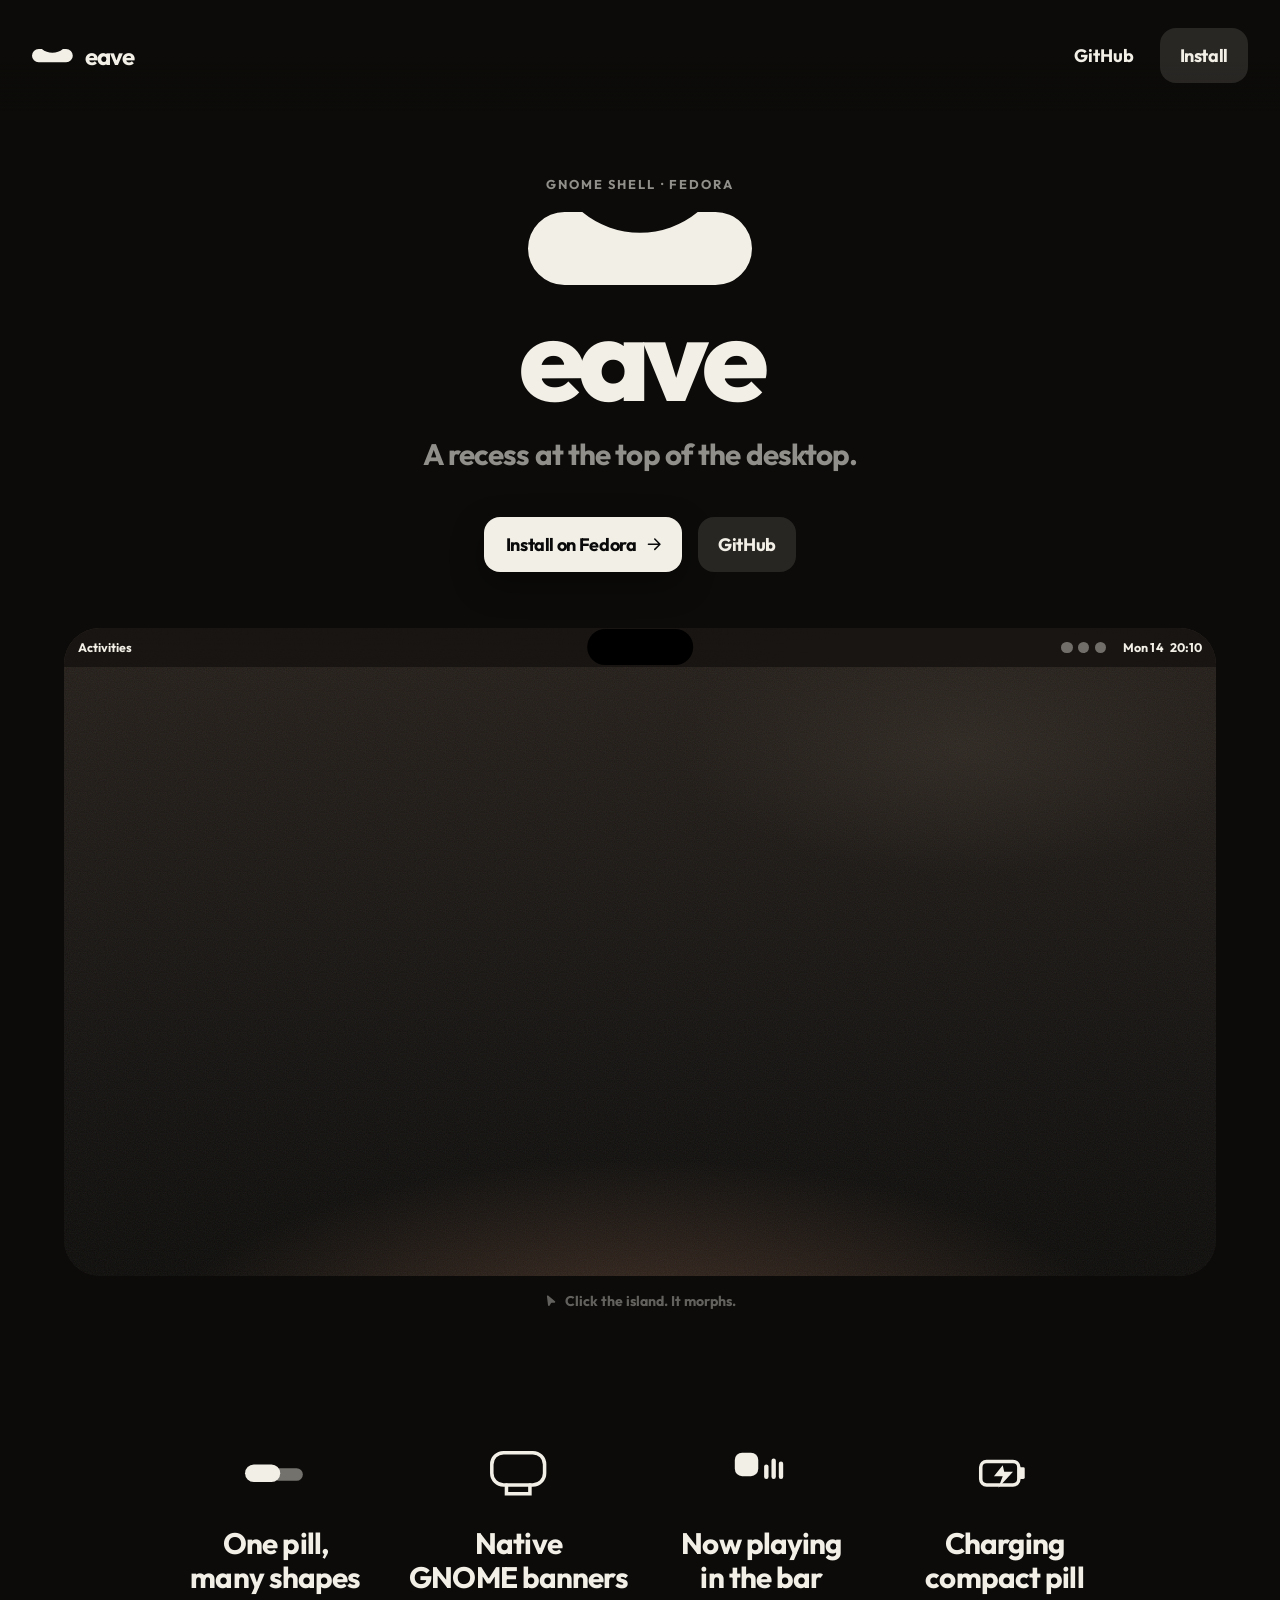
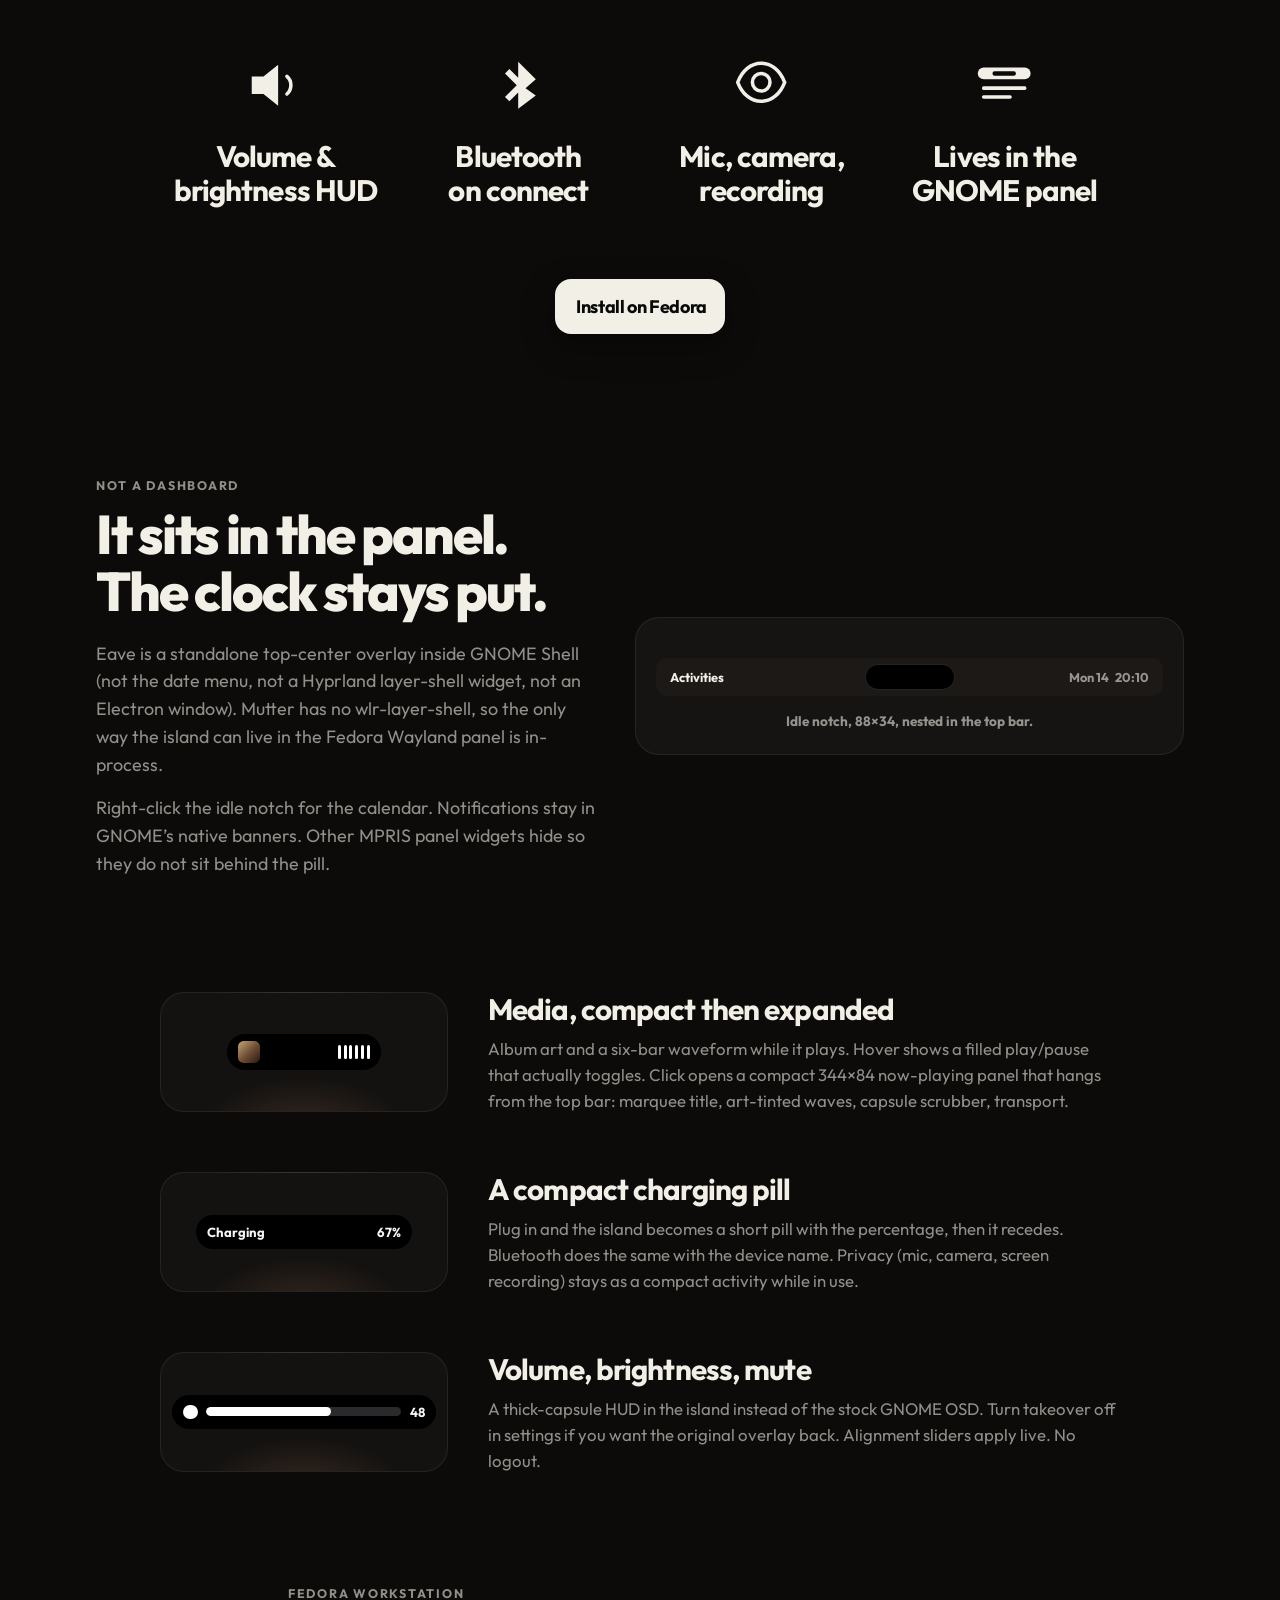
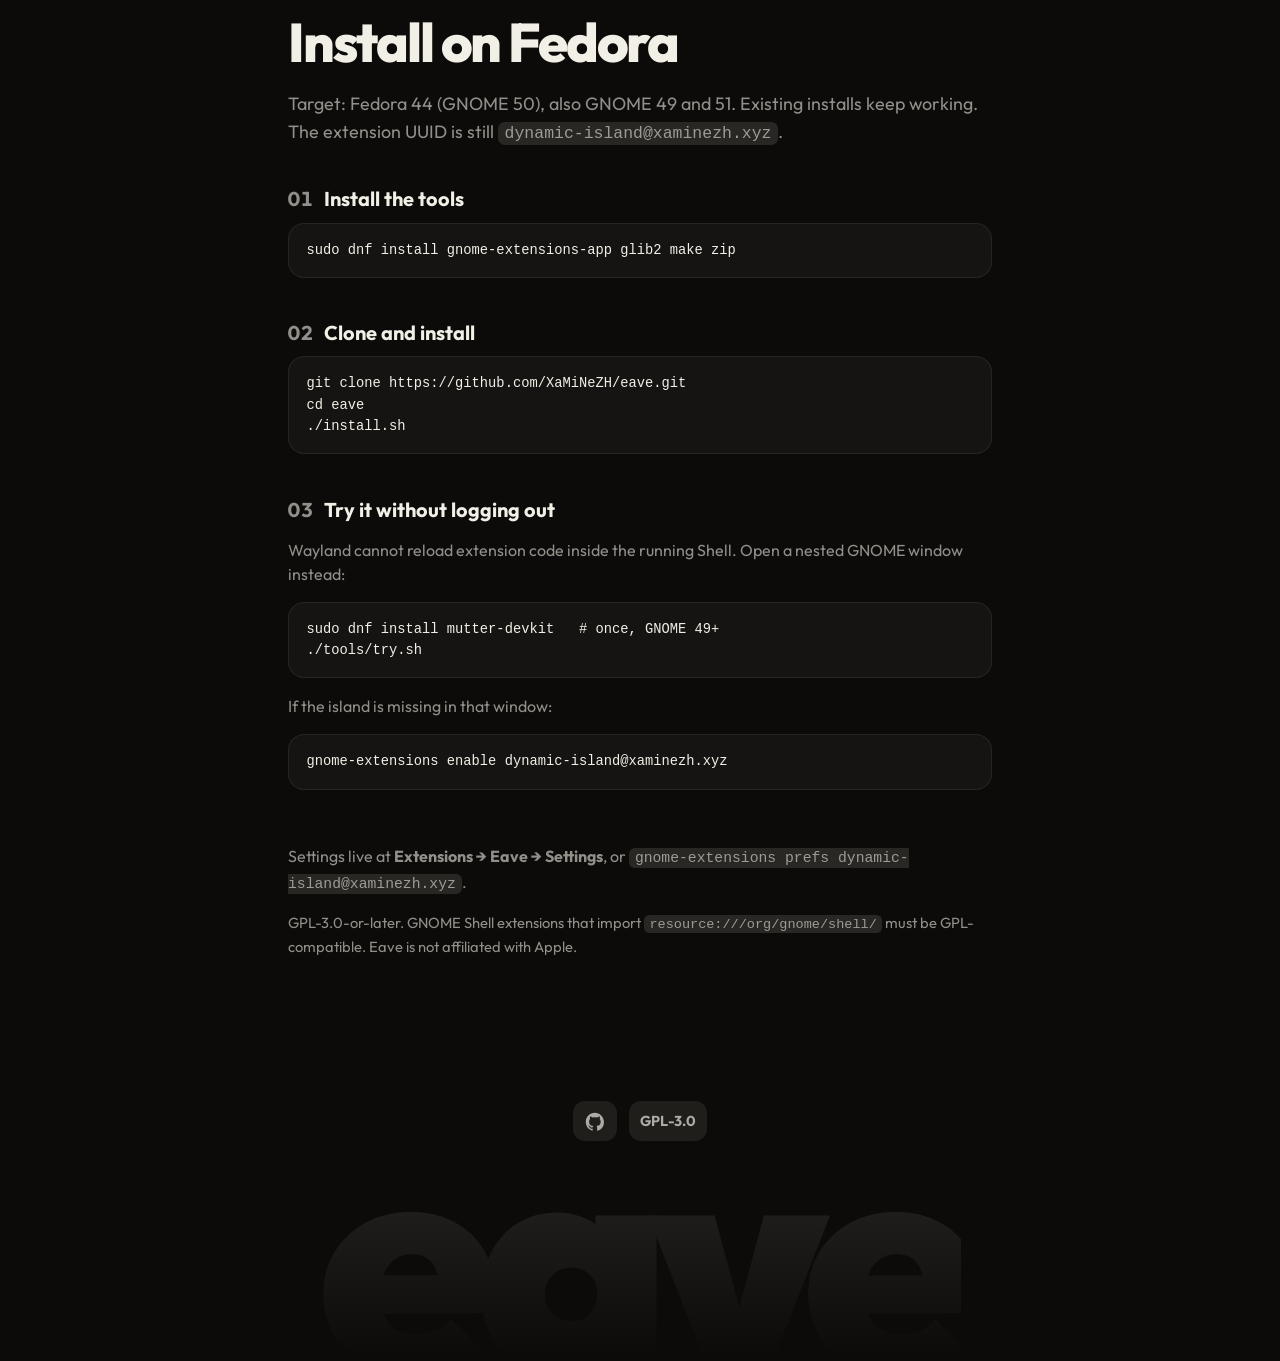
==== commit d1dce2e9: "Fix the Eave mark hairline and show the wordmark in the README. The scooped pill was an even-odd sta" ====
--- a/site/index.html
+++ b/site/index.html
@@ -14,7 +14,7 @@
   <header class="nav" id="top">
     <a class="brand" href="#top" aria-label="Eave home">
       <svg class="brand-mark" viewBox="0 0 227 74" aria-hidden="true">
-        <path fill="currentColor" fill-rule="evenodd" d="M37 0H190A37 37 0 0 1 227 37 37 37 0 0 1 190 74H37A37 37 0 0 1 0 37 37 37 0 0 1 37 0ZM113.5-71m-92 0a92 92 0 1 1 184 0a92 92 0 1 1-184 0Z"/>
+        <path fill="currentColor" stroke="none" d="M54.99359 0H37A37 37 0 0 0 0 37 37 37 0 0 0 37 74H190A37 37 0 0 0 227 37 37 37 0 0 0 190 0H172.00641A92 92 0 0 1 54.99359 0Z"/>
       </svg>
       <span class="brand-word">eave</span>
     </a>
@@ -30,7 +30,7 @@
         <p class="hero-kicker rise" style="--d:80ms">GNOME Shell · Fedora</p>
         <h1 class="hero-lockup rise" style="--d:160ms">
           <svg class="hero-mark" viewBox="0 0 227 74" role="img" aria-label="Eave mark">
-            <path fill="currentColor" fill-rule="evenodd" d="M37 0H190A37 37 0 0 1 227 37 37 37 0 0 1 190 74H37A37 37 0 0 1 0 37 37 37 0 0 1 37 0ZM113.5-71m-92 0a92 92 0 1 1 184 0a92 92 0 1 1-184 0Z"/>
+            <path fill="currentColor" stroke="none" d="M54.99359 0H37A37 37 0 0 0 0 37 37 37 0 0 0 37 74H190A37 37 0 0 0 227 37 37 37 0 0 0 190 0H172.00641A92 92 0 0 1 54.99359 0Z"/>
           </svg>
           <span class="hero-name">eave</span>
         </h1>
--- a/site/styles.css
+++ b/site/styles.css
@@ -118,6 +118,13 @@
   width: 2.55rem;
   height: auto;
   display: block;
+  overflow: visible;
+}
+
+.brand-mark path,
+.hero-mark path {
+  fill: currentColor;
+  stroke: none;
 }
 
 .nav-links {
@@ -214,6 +221,7 @@
   width: min(14rem, 58vw);
   height: auto;
   color: var(--cream);
+  overflow: visible;
 }
 
 .hero-name {
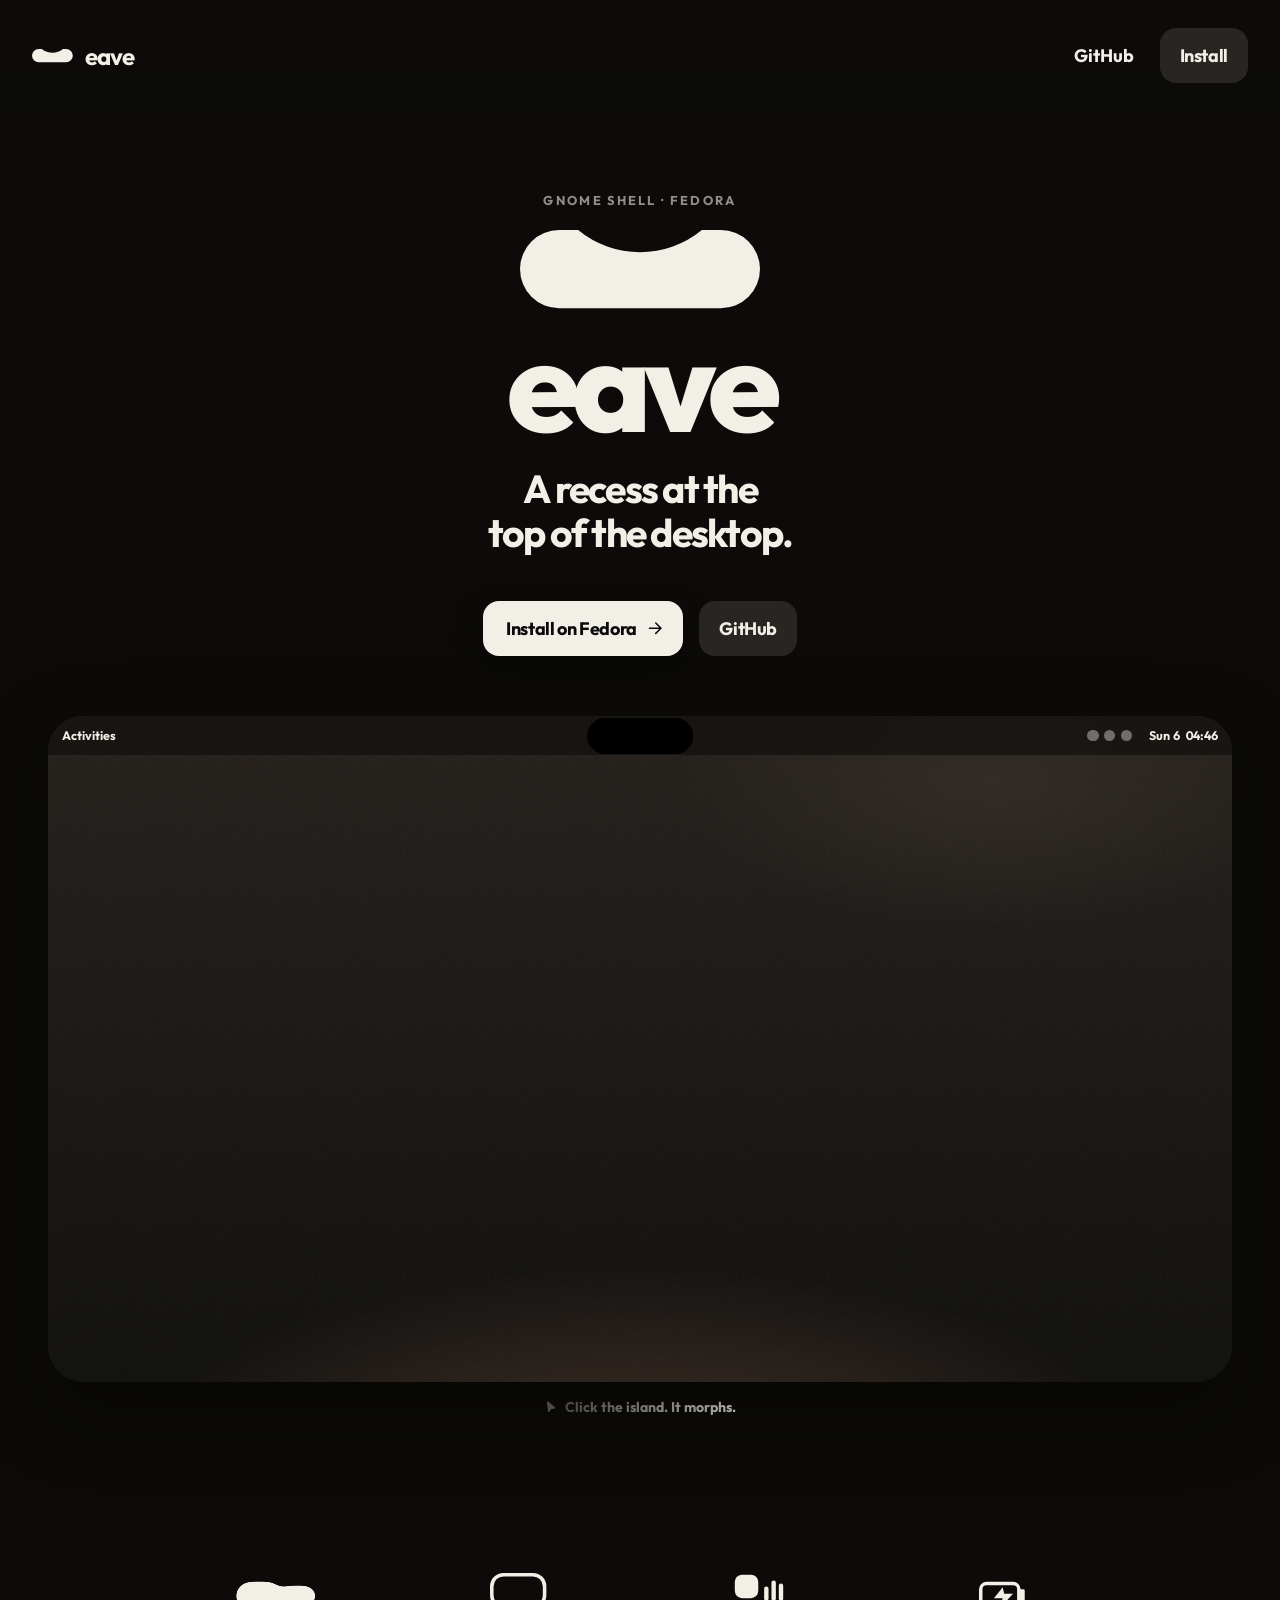
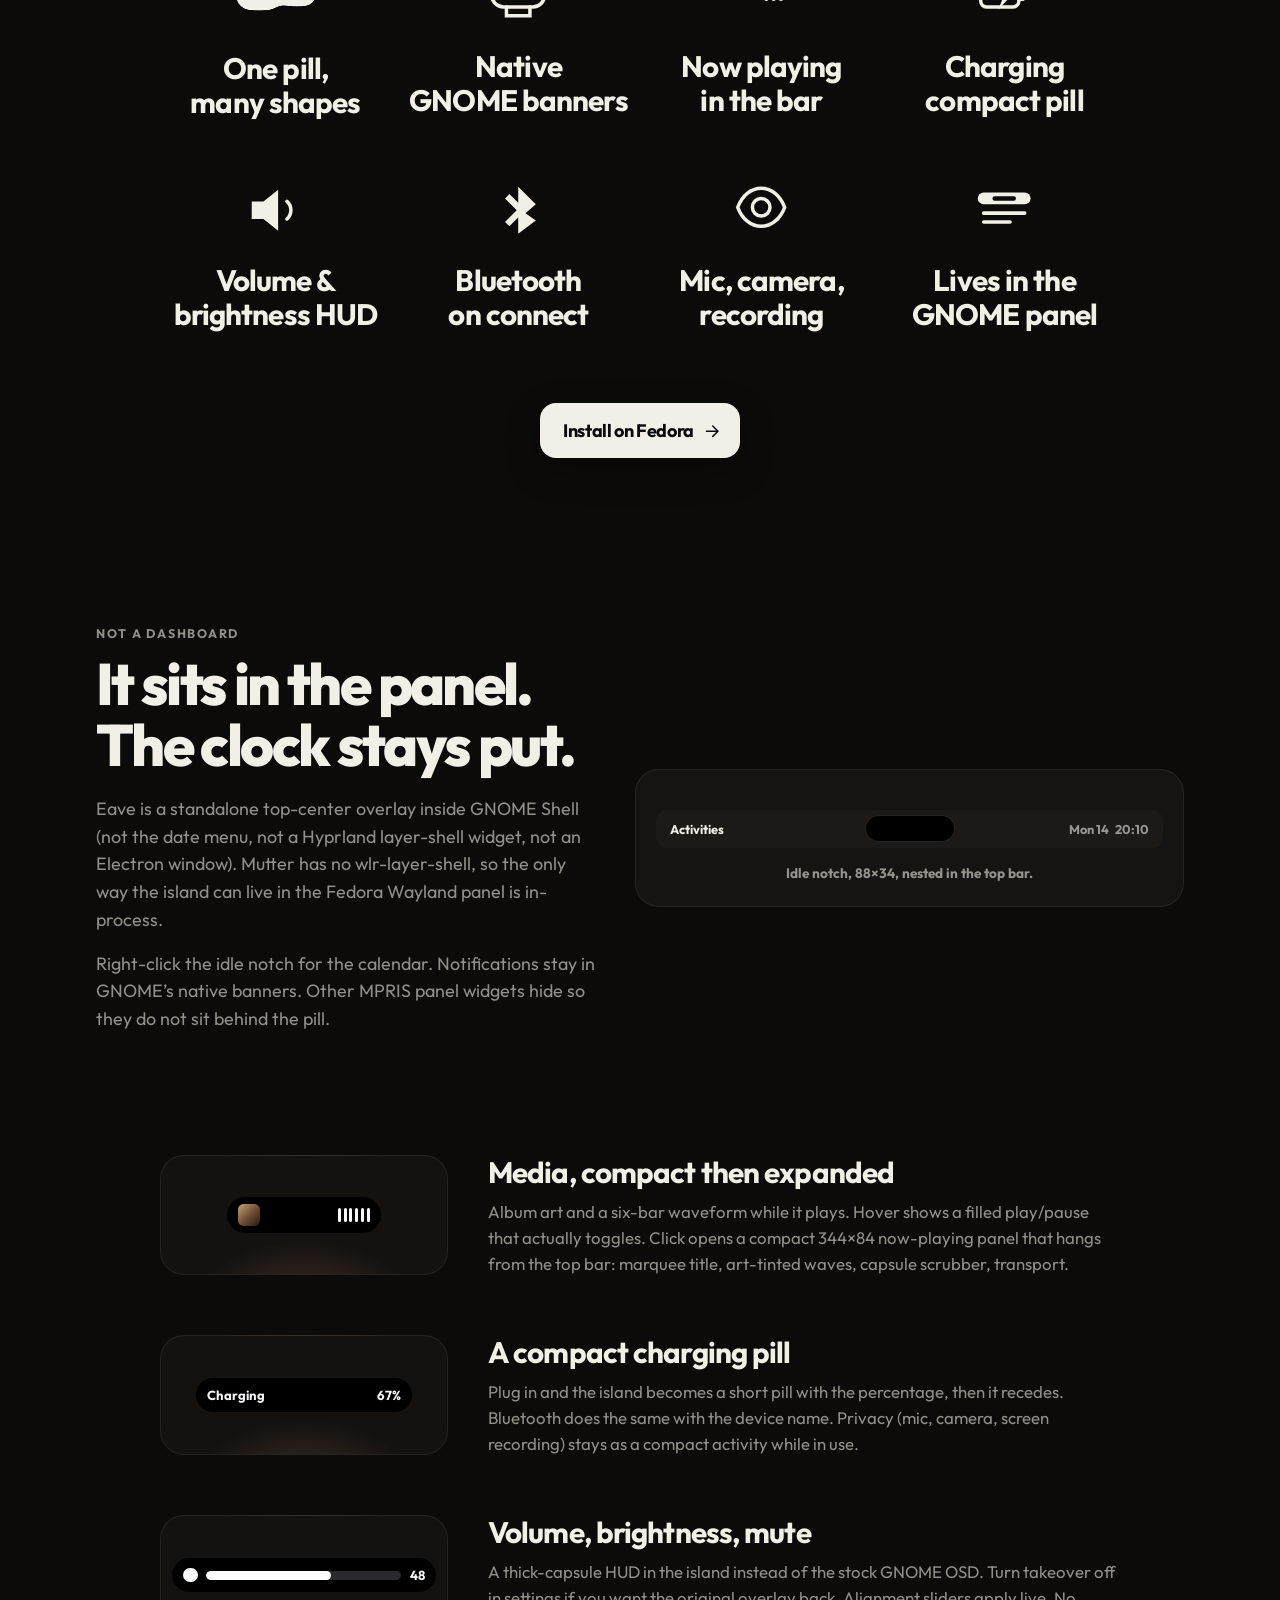
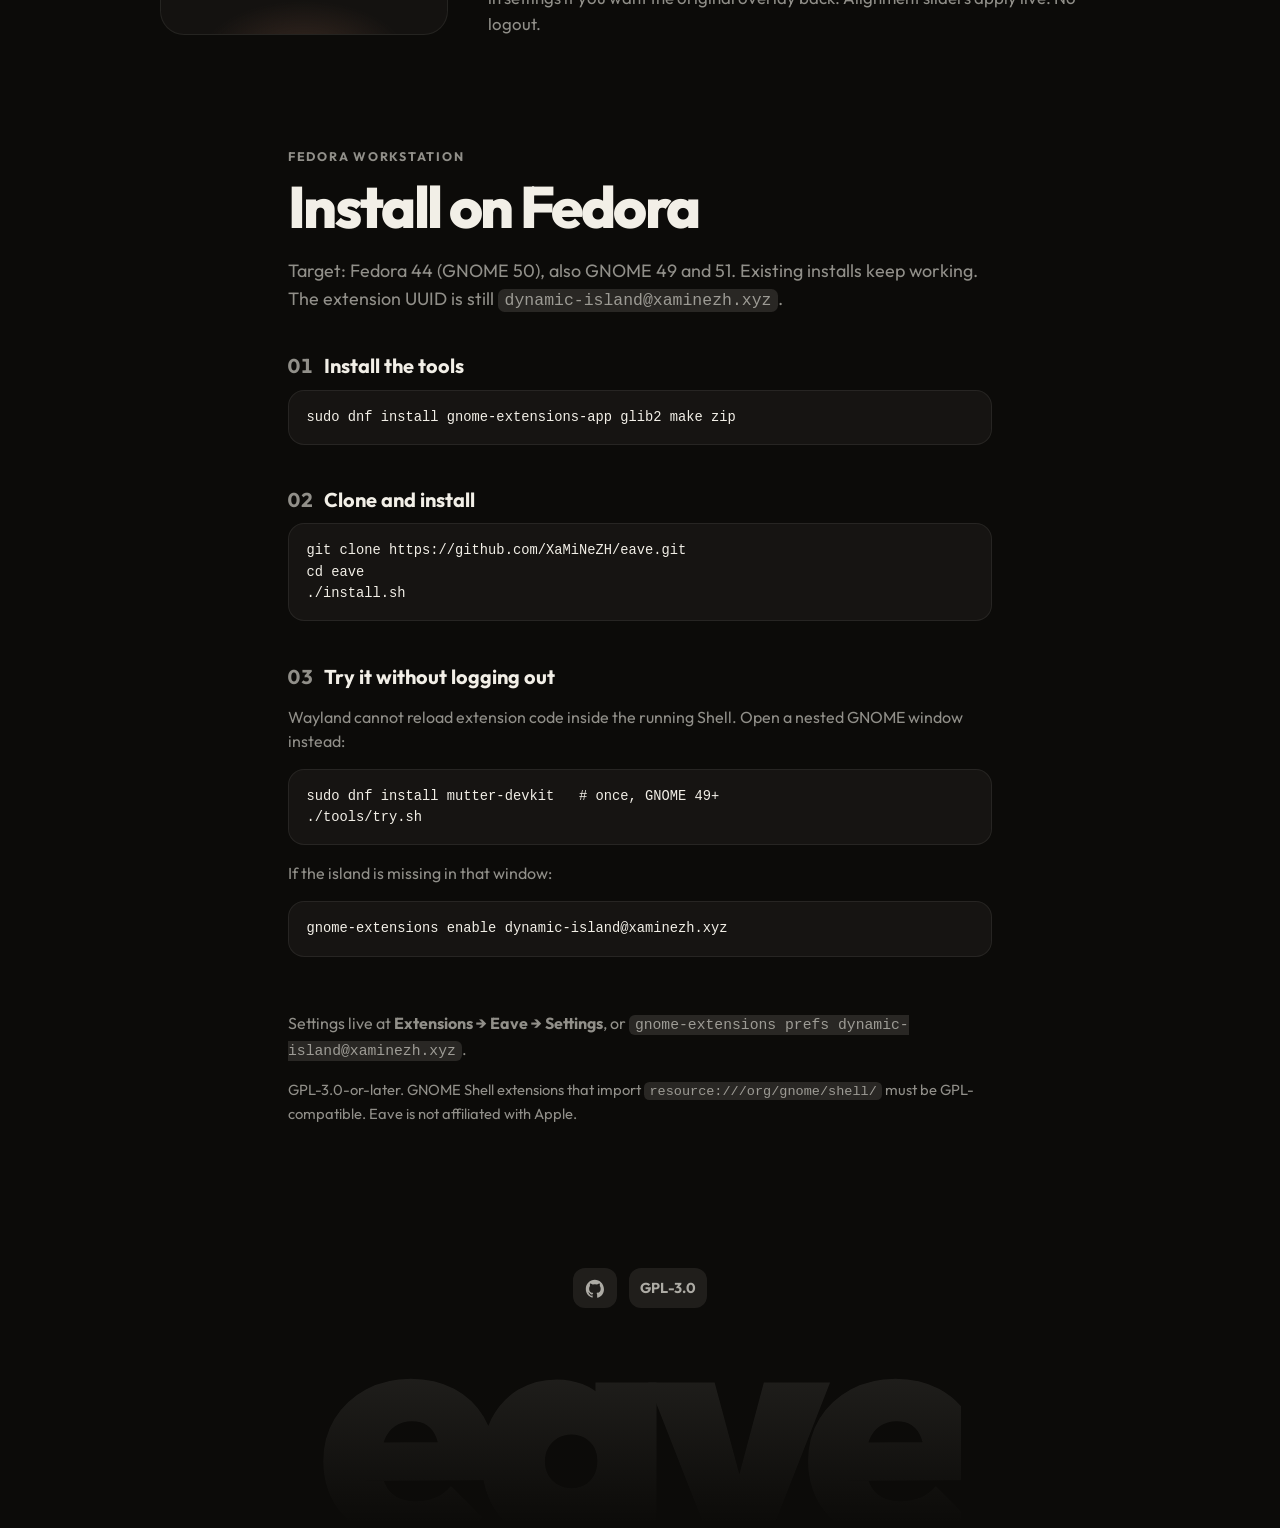
==== commit bcf9ddda: "Polish the marketing site with Alcove-like motion. Add spring island morphs, scroll reveals, sticky " ====
--- a/site/index.html
+++ b/site/index.html
@@ -8,6 +8,7 @@
   <meta name="theme-color" content="#0c0b09">
   <link rel="icon" href="assets/favicon.svg" type="image/svg+xml">
   <link rel="preload" href="fonts/outfit-700.ttf" as="font" type="font/ttf" crossorigin>
+  <link rel="preload" href="fonts/outfit-800.ttf" as="font" type="font/ttf" crossorigin>
   <link rel="stylesheet" href="styles.css">
 </head>
 <body>
@@ -34,8 +35,8 @@
           </svg>
           <span class="hero-name">eave</span>
         </h1>
-        <p class="tagline rise" style="--d:280ms">A recess at the top of the desktop.</p>
-        <div class="hero-actions rise" style="--d:400ms">
+        <p class="tagline rise" style="--d:280ms">A recess at the<br> top of the desktop.</p>
+        <div class="hero-actions rise" style="--d:420ms">
           <a class="btn btn-solid" href="#install">
             <span class="btn-label">Install on Fedora</span>
             <svg class="btn-arrow" viewBox="0 0 24 24" aria-hidden="true"><path fill="none" stroke="currentColor" stroke-width="2" stroke-linecap="round" stroke-linejoin="round" d="M4.5 12h13.25M12.75 5.25 19.5 12l-6.75 6.75"/></svg>
@@ -44,8 +45,8 @@
         </div>
       </div>
 
-      <div class="stage-wrap rise" style="--d:560ms">
-        <div class="stage" aria-hidden="false">
+      <div class="stage-wrap rise" style="--d:640ms">
+        <div class="stage" id="demo-stage">
           <div class="desktop" data-island="idle">
             <div class="panel">
               <div class="panel-side panel-left">
@@ -58,10 +59,11 @@
                   <i class="sys-vol"></i>
                   <i class="sys-batt"></i>
                 </span>
-                <span class="clock">Mon 14&ensp;20:10</span>
+                <span class="clock" id="panel-clock">Mon 14&ensp;20:10</span>
               </div>
             </div>
             <button type="button" class="island" id="island" data-state="idle" aria-label="Preview of Eave in the GNOME panel. Click to morph.">
+              <span class="island-glow" aria-hidden="true"></span>
               <span class="face" data-face="idle"></span>
               <span class="face face-media" data-face="media">
                 <span class="art" aria-hidden="true"></span>
@@ -111,35 +113,49 @@
                 </span>
               </span>
             </button>
-            <div class="wallpaper"></div>
+            <div class="wallpaper" id="demo-wallpaper"></div>
+            <button type="button" class="demo-mute" id="demo-mute" hidden aria-pressed="false" aria-label="Mute demo">
+              <svg class="mute-on" viewBox="0 0 24 24" aria-hidden="true"><path fill="currentColor" d="M4 9v6h4l5 4V5L8 9H4zm11.5 3a3.5 3.5 0 0 0-1.8-3.1v6.2A3.5 3.5 0 0 0 15.5 12zM14 5.2v1.6a6.5 6.5 0 0 1 0 10.4v1.6a8.1 8.1 0 0 0 0-13.6z"/></svg>
+              <svg class="mute-off" viewBox="0 0 24 24" aria-hidden="true"><path fill="currentColor" d="M4 9v6h4l5 4V5L8 9H4zm12.1 1.2 1.4-1.4 1.4 1.4 1.4-1.4 1.4 1.4-1.4 1.4 1.4 1.4-1.4 1.4-1.4-1.4-1.4 1.4-1.4-1.4 1.4-1.4-1.4-1.4z"/></svg>
+              <span class="mute-label">Mute</span>
+            </button>
           </div>
         </div>
         <p class="hint" id="island-hint">
           <svg viewBox="0 0 24 24" aria-hidden="true"><path fill="currentColor" d="M5.2 4.1c-.3-1.2 1.1-2 2-1.3L19.4 13c1 .8.5 2.4-.8 2.5l-5.1.1a1.4 1.4 0 0 0-1.2.7l-2.6 4.3c-.7 1.1-2.4.7-2.6-.6L5.2 4.1Z"/></svg>
-          Click the island. It morphs.
+          <span class="hint-copy">Click the island. It morphs.</span>
         </p>
       </div>
     </section>
 
     <section class="beats" id="what" aria-labelledby="beats-title">
       <h2 id="beats-title" class="sr-only">What Eave does</h2>
-      <div class="beat-grid">
-        <article class="beat">
-          <svg class="beat-icon" viewBox="0 0 112 72" aria-hidden="true">
-            <path d="M22 22h28a14 14 0 0 1 0 28H22a14 14 0 0 1 0-28z"/>
-            <path d="M62 28h28a10 10 0 0 1 0 20H62a10 10 0 0 1 0-20z" opacity=".45"/>
+      <div class="beat-grid" data-reveal="stagger">
+        <article class="beat">
+          <svg class="beat-icon beat-icon-morph" viewBox="0 0 112 72" aria-hidden="true">
+            <defs>
+              <filter id="eave-goo" x="-24" y="-24" width="160" height="120" filterUnits="userSpaceOnUse">
+                <feGaussianBlur in="SourceGraphic" stdDeviation="5" result="blur"/>
+                <feColorMatrix in="blur" mode="matrix" values="1 0 0 0 0  0 1 0 0 0  0 0 1 0 0  0 0 0 18 -8" result="goo"/>
+                <feComposite in="SourceGraphic" in2="goo" operator="atop"/>
+              </filter>
+            </defs>
+            <g filter="url(#eave-goo)">
+              <rect class="morph-a" x="16" y="22" width="46" height="28" rx="14"/>
+              <rect class="morph-b" x="58" y="26" width="38" height="20" rx="10"/>
+            </g>
           </svg>
           <h3>One pill,<br>many shapes</h3>
         </article>
         <article class="beat">
-          <svg class="beat-icon" viewBox="0 0 48 48" aria-hidden="true">
-            <rect x="6" y="10" width="36" height="22" rx="8" fill="none" stroke="currentColor" stroke-width="2.4"/>
-            <path d="M16 32v6h16v-6" fill="none" stroke="currentColor" stroke-width="2.4" stroke-linecap="round"/>
+          <svg class="beat-icon beat-icon-banner" viewBox="0 0 48 48" aria-hidden="true">
+            <rect class="banner-screen" x="6" y="10" width="36" height="22" rx="8" fill="none" stroke="currentColor" stroke-width="2.4"/>
+            <path class="banner-stand" d="M16 32v6h16v-6" fill="none" stroke="currentColor" stroke-width="2.4" stroke-linecap="round"/>
           </svg>
           <h3>Native<br>GNOME banners</h3>
         </article>
         <article class="beat">
-          <svg class="beat-icon" viewBox="0 0 48 48" aria-hidden="true">
+          <svg class="beat-icon beat-icon-media" viewBox="0 0 48 48" aria-hidden="true">
             <rect x="6" y="10" width="16" height="16" rx="5"/>
             <g class="eq-icon" fill="currentColor">
               <rect x="26" y="18" width="3" height="10" rx="1.5"/>
@@ -150,48 +166,51 @@
           <h3>Now playing<br>in the bar</h3>
         </article>
         <article class="beat">
-          <svg class="beat-icon" viewBox="0 0 48 48" aria-hidden="true">
+          <svg class="beat-icon beat-icon-charge" viewBox="0 0 48 48" aria-hidden="true">
             <rect x="8" y="16" width="26" height="16" rx="4" fill="none" stroke="currentColor" stroke-width="2.4"/>
             <rect x="34" y="20" width="4" height="8" rx="1"/>
-            <path d="M23 18.5 17 26h6l-3 8 10-11h-6z"/>
+            <path class="charge-bolt" d="M23 18.5 17 26h6l-3 8 10-11h-6z"/>
           </svg>
           <h3>Charging<br>compact pill</h3>
         </article>
         <article class="beat">
-          <svg class="beat-icon" viewBox="0 0 48 48" aria-hidden="true">
+          <svg class="beat-icon beat-icon-osd" viewBox="0 0 48 48" aria-hidden="true">
             <path d="M8 18v12h8l10 8V10L16 18H8z"/>
-            <path d="M32 18a8 8 0 0 1 0 12" fill="none" stroke="currentColor" stroke-width="2.4" stroke-linecap="round"/>
+            <path class="osd-wave" d="M32 18a8 8 0 0 1 0 12" fill="none" stroke="currentColor" stroke-width="2.4" stroke-linecap="round"/>
           </svg>
           <h3>Volume &amp;<br>brightness HUD</h3>
         </article>
         <article class="beat">
-          <svg class="beat-icon" viewBox="0 0 48 48" aria-hidden="true">
+          <svg class="beat-icon beat-icon-bt" viewBox="0 0 48 48" aria-hidden="true">
             <path d="M24 8v11l-6-6-3 3 8 8-8 8 3 3 6-6v11l12-9-7-5 7-6z"/>
           </svg>
           <h3>Bluetooth<br>on connect</h3>
         </article>
         <article class="beat">
-          <svg class="beat-icon" viewBox="0 0 48 48" aria-hidden="true">
+          <svg class="beat-icon beat-icon-privacy" viewBox="0 0 48 48" aria-hidden="true">
             <circle cx="24" cy="22" r="6" fill="none" stroke="currentColor" stroke-width="2.4"/>
             <path d="M8 22c3-8 9-13 16-13s13 5 16 13c-3 8-9 13-16 13S11 30 8 22z" fill="none" stroke="currentColor" stroke-width="2.4"/>
           </svg>
           <h3>Mic, camera,<br>recording</h3>
         </article>
         <article class="beat">
-          <svg class="beat-icon" viewBox="0 0 48 48" aria-hidden="true">
-            <rect x="6" y="12" width="36" height="8" rx="4"/>
-            <rect x="16" y="14.5" width="16" height="3" rx="1.5" fill="#0c0b09"/>
+          <svg class="beat-icon beat-icon-panel" viewBox="0 0 48 48" aria-hidden="true">
+            <rect class="panel-bar" x="6" y="12" width="36" height="8" rx="4"/>
+            <rect class="panel-notch" x="16" y="14.5" width="16" height="3" rx="1.5" fill="#0c0b09"/>
             <path d="M10 26h28M10 32h18" stroke="currentColor" stroke-width="2.4" stroke-linecap="round" fill="none"/>
           </svg>
           <h3>Lives in the<br>GNOME panel</h3>
         </article>
       </div>
-      <div class="beats-cta">
-        <a class="btn btn-solid" href="#install">Install on Fedora</a>
-      </div>
-    </section>
-
-    <section class="panel-story" id="panel">
+      <div class="beats-cta" data-reveal>
+        <a class="btn btn-solid" href="#install">
+          <span class="btn-label">Install on Fedora</span>
+          <svg class="btn-arrow" viewBox="0 0 24 24" aria-hidden="true"><path fill="none" stroke="currentColor" stroke-width="2" stroke-linecap="round" stroke-linejoin="round" d="M4.5 12h13.25M12.75 5.25 19.5 12l-6.75 6.75"/></svg>
+        </a>
+      </div>
+    </section>
+
+    <section class="panel-story" id="panel" data-reveal>
       <div class="story-copy">
         <p class="eyebrow">Not a dashboard</p>
         <h2>It sits in the panel.<br>The clock stays put.</h2>
@@ -208,7 +227,7 @@
       </div>
     </section>
 
-    <section class="moments" aria-label="Island states">
+    <section class="moments" aria-label="Island states" data-reveal="stagger">
       <article class="moment">
         <div class="moment-visual">
           <div class="mini-island is-media">
@@ -248,7 +267,7 @@
       </article>
     </section>
 
-    <section class="install" id="install">
+    <section class="install" id="install" data-reveal>
       <p class="eyebrow">Fedora Workstation</p>
       <h2>Install on Fedora</h2>
       <p class="lede install-lede">Target: Fedora 44 (GNOME 50), also GNOME 49 and 51. Existing installs keep working. The extension UUID is still <code>dynamic-island@xaminezh.xyz</code>.</p>
@@ -278,13 +297,13 @@
   </main>
 
   <footer class="footer">
-    <div class="footer-links">
+    <div class="footer-links" data-reveal>
       <a href="https://github.com/XaMiNeZH/eave" aria-label="GitHub">
         <svg viewBox="0 0 24 24" aria-hidden="true"><path fill="currentColor" d="M12 2C6.5 2 2 6.6 2 12.2c0 4.5 2.9 8.3 6.9 9.6.5.1.7-.2.7-.5v-1.8c-2.8.6-3.4-1.4-3.4-1.4-.4-1.1-1.1-1.4-1.1-1.4-.9-.6.1-.6.1-.6 1 .1 1.5 1 1.5 1 .9 1.6 2.4 1.1 3 .9.1-.7.4-1.1.6-1.4-2.2-.3-4.6-1.1-4.6-5 0-1.1.4-2 1-2.7-.1-.3-.4-1.3.1-2.7 0 0 .8-.3 2.8 1a9.4 9.4 0 0 1 5 0c2-1.3 2.8-1 2.8-1 .5 1.4.2 2.4.1 2.7.6.7 1 1.6 1 2.7 0 3.9-2.3 4.7-4.6 5 .4.3.7 1 .7 2v2.9c0 .3.2.6.7.5 4-1.3 6.9-5.1 6.9-9.6C22 6.6 17.5 2 12 2z"/></svg>
       </a>
       <a href="LICENSE.txt">GPL-3.0</a>
     </div>
-    <div class="giant" aria-hidden="true">eave</div>
+    <div class="giant" aria-hidden="true" data-reveal>eave</div>
   </footer>
 
   <script src="app.js"></script>
--- a/site/styles.css
+++ b/site/styles.css
@@ -39,6 +39,8 @@
   --panel: rgba(18, 16, 14, 0.72);
   --green: #30d158;
   --ease: cubic-bezier(0.22, 1, 0.36, 1);
+  --ease-out: cubic-bezier(0, 0, 0.2, 1);
+  --ease-spring: cubic-bezier(0.34, 1.2, 0.64, 1);
   --nav-h: 5.5rem;
 }
 
@@ -63,6 +65,11 @@
 
 body {
   overflow-x: hidden;
+}
+
+::selection {
+  background: var(--cream);
+  color: var(--bg);
 }
 
 a { color: inherit; text-decoration: none; }
@@ -96,13 +103,21 @@
   width: 100%;
   padding: 1.25rem 2rem;
   background: linear-gradient(to bottom, var(--bg) 55%, transparent);
-  transition: box-shadow 0.3s ease, background 0.3s ease;
+  outline: 1px solid transparent;
+  transition:
+    box-shadow 0.3s ease,
+    background 0.3s ease,
+    backdrop-filter 0.3s ease,
+    padding 0.3s var(--ease),
+    outline-color 0.3s ease;
 }
 
 .nav.is-stuck {
-  background: rgba(12, 11, 9, 0.86);
-  backdrop-filter: blur(16px);
-  box-shadow: 0 1px 0 var(--cream-line);
+  padding-block: 0.85rem;
+  background: rgba(12, 11, 9, 0.72);
+  backdrop-filter: blur(22px) saturate(1.25);
+  -webkit-backdrop-filter: blur(22px) saturate(1.25);
+  box-shadow: 0 1px 0 var(--cream-line), 0 12px 40px rgba(0, 0, 0, 0.28);
 }
 
 .brand {
@@ -112,6 +127,7 @@
   font-size: 1.5rem;
   font-weight: 700;
   letter-spacing: -0.04em;
+  animation: header-rise 0.5s ease 75ms both;
 }
 
 .brand-mark {
@@ -119,6 +135,12 @@
   height: auto;
   display: block;
   overflow: visible;
+  transform-origin: center;
+  transition: transform 0.35s var(--ease-spring);
+}
+
+.brand:hover .brand-mark {
+  transform: scale(1.08) rotate(-4deg);
 }
 
 .brand-mark path,
@@ -131,6 +153,7 @@
   display: flex;
   align-items: center;
   gap: 0.35rem;
+  animation: nav-fade 0.7s ease-in 75ms both;
 }
 
 .nav-text {
@@ -140,10 +163,11 @@
   border-radius: 1rem;
   font-size: 1.125rem;
   font-weight: 700;
-  transition: background 0.3s ease;
+  transition: background 0.3s ease, transform 0.3s var(--ease);
 }
 
 .nav-text:hover { background: var(--cream-faint); }
+.nav-text:active { transform: scale(0.97); }
 
 .btn {
   position: relative;
@@ -160,51 +184,72 @@
   white-space: nowrap;
   border: 0;
   cursor: pointer;
-  transition: transform 0.3s var(--ease), background 0.3s ease, color 0.3s ease;
+  overflow: hidden;
+  transition:
+    transform 0.3s var(--ease-spring),
+    background 0.3s ease,
+    color 0.3s ease,
+    box-shadow 0.3s ease;
 }
 
 .btn-nav { background: var(--cream-faint); }
 .btn-nav:hover { background: rgba(242, 239, 231, 0.18); }
+.btn-nav:active { transform: scale(0.96); }
+.nav.is-stuck .btn-nav { background: rgba(242, 239, 231, 0.14); }
 
 .btn-solid {
   background: var(--cream);
   color: var(--ink);
-  padding-inline: 1.35rem 1.15rem;
+  padding-inline: 1.45rem 1.2rem;
   box-shadow: 0 12px 32px rgba(0, 0, 0, 0.35);
 }
 
-.btn-solid:hover { transform: translateY(-1px); }
+.btn-solid .btn-label,
+.btn-solid .btn-arrow {
+  transition: transform 0.3s var(--ease), opacity 0.3s ease, filter 0.3s ease;
+}
+
+.btn-solid:hover {
+  transform: translateY(-2px);
+  box-shadow: 0 18px 44px rgba(0, 0, 0, 0.42);
+}
+
+.btn-solid:hover .btn-label { transform: translateX(-0.28rem); }
+.btn-solid:hover .btn-arrow { transform: translateX(0.18rem); }
+.btn-solid:active { transform: translateY(0) scale(0.98); }
 
 .btn-ghost {
   background: var(--cream-faint);
 }
 
-.btn-ghost:hover { background: rgba(242, 239, 231, 0.16); }
+.btn-ghost:hover { background: rgba(242, 239, 231, 0.18); }
+.btn-ghost:active { transform: scale(0.98); }
 
 .btn-arrow {
   width: 1.15rem;
   height: 1.15rem;
+  flex: none;
 }
 
 .hero {
   display: flex;
   flex-direction: column;
   align-items: center;
-  padding: 8.5rem 2rem 4rem;
+  padding: 8.75rem 2rem 4.5rem;
 }
 
 .hero-copy {
   width: 100%;
-  max-width: 52rem;
+  max-width: 54rem;
   text-align: center;
-  margin-bottom: 3.5rem;
+  margin-bottom: 3.75rem;
 }
 
 .hero-kicker {
-  margin: 0 0 1.25rem;
+  margin: 0 0 1.4rem;
   font-size: 0.8rem;
   font-weight: 700;
-  letter-spacing: 0.16em;
+  letter-spacing: 0.18em;
   text-transform: uppercase;
   color: var(--cream-dim);
 }
@@ -214,11 +259,11 @@
   display: flex;
   flex-direction: column;
   align-items: center;
-  gap: 1.1rem;
+  gap: 1.15rem;
 }
 
 .hero-mark {
-  width: min(14rem, 58vw);
+  width: min(15rem, 62vw);
   height: auto;
   color: var(--cream);
   overflow: visible;
@@ -226,22 +271,23 @@
 
 .hero-name {
   display: block;
-  font-size: clamp(3.4rem, 14vw, 7.5rem);
+  font-size: clamp(3.75rem, 16vw, 8.25rem);
   font-weight: 800;
-  letter-spacing: -0.055em;
-  line-height: 0.9;
+  letter-spacing: -0.06em;
+  line-height: 0.86;
 }
 
 .tagline {
-  margin: 1.5rem 0 0;
-  font-size: clamp(1.2rem, 2.6vw, 1.85rem);
-  font-weight: 700;
-  letter-spacing: -0.03em;
-  color: var(--cream-dim);
+  margin: 1.65rem 0 0;
+  font-size: clamp(1.45rem, 3.6vw, 2.45rem);
+  font-weight: 700;
+  letter-spacing: -0.045em;
+  line-height: 1.12;
+  color: var(--cream);
 }
 
 .hero-actions {
-  margin-top: 2.75rem;
+  margin-top: 2.9rem;
   display: flex;
   flex-wrap: wrap;
   gap: 1rem;
@@ -249,18 +295,33 @@
 }
 
 .rise {
-  animation: rise 0.9s var(--ease) both;
+  animation: rise 0.95s var(--ease) both;
   animation-delay: var(--d, 0ms);
 }
 
 @keyframes rise {
-  from { opacity: 0; transform: translateY(18px); }
+  from { opacity: 0; transform: translateY(22px); }
   to { opacity: 1; transform: none; }
+}
+
+@keyframes header-rise {
+  from { opacity: 0; transform: translateY(16px) scale(0.84) rotate(5deg); }
+  to { opacity: 1; transform: none; }
+}
+
+@keyframes nav-fade {
+  from { opacity: 0; }
+  to { opacity: 1; }
+}
+
+@keyframes shine {
+  from { background-position: 200% 0; }
+  to { background-position: -200% 0; }
 }
 
 .stage-wrap {
   width: 100%;
-  max-width: 72rem;
+  max-width: 74rem;
 }
 
 .stage {
@@ -272,6 +333,7 @@
   aspect-ratio: 16 / 9;
   min-height: 16rem;
   user-select: none;
+  box-shadow: 0 28px 80px rgba(0, 0, 0, 0.38);
 }
 
 .desktop {
@@ -284,12 +346,14 @@
 
 .wallpaper {
   position: absolute;
-  inset: 0;
+  inset: -8% 0 0;
   z-index: 0;
   background:
     radial-gradient(80% 60% at 50% 115%, #4a3428 0%, transparent 55%),
     radial-gradient(50% 40% at 78% 18%, #2c2620 0%, transparent 50%),
     linear-gradient(180deg, #241e19 0%, #12100e 70%, #0c0b09 100%);
+  transform: translate3d(0, 0, 0) scale(1.06);
+  will-change: transform;
 }
 
 .wallpaper::after {
@@ -330,7 +394,10 @@
   min-height: var(--panel-h);
 }
 
-.clock { letter-spacing: 0.01em; }
+.clock {
+  letter-spacing: 0.01em;
+  font-variant-numeric: tabular-nums;
+}
 
 .sys { display: flex; gap: 0.35rem; align-items: center; margin-right: 0.55rem; }
 .sys i {
@@ -347,6 +414,9 @@
   --island-w: 6.6rem;
   --island-h: 2.25rem;
   --island-r: 999px;
+  --island-scale: 1;
+  --gx: 50%;
+  --gy: 50%;
   appearance: none;
   border: 0;
   padding: 0;
@@ -363,9 +433,24 @@
   color: #f5f5f7;
   cursor: pointer;
   overflow: hidden;
-  transform: translateX(-50%);
+  touch-action: manipulation;
+  transform: translateX(-50%) scale(var(--island-scale));
   transform-origin: top center;
-  transition: width 0.42s var(--ease), height 0.42s var(--ease), border-radius 0.42s var(--ease);
+  transition:
+    width 0.58s var(--ease-spring),
+    height 0.58s var(--ease-spring),
+    border-radius 0.5s var(--ease-spring),
+    transform 0.32s var(--ease-spring),
+    box-shadow 0.32s ease;
+}
+
+.island:hover {
+  --island-scale: 1.045;
+  box-shadow: 0 10px 28px rgba(0, 0, 0, 0.45);
+}
+
+.island:active {
+  --island-scale: 0.965;
 }
 
 .island:focus-visible {
@@ -373,14 +458,35 @@
   outline-offset: 3px;
 }
 
+.island-glow {
+  position: absolute;
+  inset: 0;
+  z-index: 1;
+  pointer-events: none;
+  opacity: 0;
+  background: radial-gradient(
+    9rem circle at var(--gx) var(--gy),
+    rgba(242, 239, 231, 0.16),
+    transparent 58%
+  );
+  transition: opacity 0.35s ease;
+}
+
+.island:hover .island-glow { opacity: 1; }
+
 .face {
-  display: none;
+  display: flex;
   align-items: center;
   justify-content: center;
   position: absolute;
   inset: 0;
+  z-index: 2;
   padding: 0 0.55rem;
   gap: 0.45rem;
+  opacity: 0;
+  visibility: hidden;
+  pointer-events: none;
+  transition: opacity 0.18s ease, visibility 0.18s ease;
 }
 
 .island[data-state="idle"] { --island-w: 6.6rem; --island-h: 2.25rem; }
@@ -402,7 +508,9 @@
 .island[data-state="bluetooth"] .face[data-face="bluetooth"],
 .island[data-state="privacy"] .face[data-face="privacy"],
 .island[data-state="expanded"] .face[data-face="expanded"] {
-  display: flex;
+  opacity: 1;
+  visibility: visible;
+  transition-delay: 0.1s;
 }
 
 .art {
@@ -428,6 +536,12 @@
   background: #fff;
   transform-origin: center;
   animation: eq 0.9s ease-in-out infinite;
+  animation-play-state: paused;
+}
+.island[data-state="media"] .eq i,
+.island[data-state="expanded"] .eq i,
+.mini-island.is-media .eq i {
+  animation-play-state: running;
 }
 .eq i:nth-child(1) { animation-delay: 0s; }
 .eq i:nth-child(2) { animation-delay: 0.12s; }
@@ -468,6 +582,15 @@
   border-radius: inherit;
 }
 
+.island[data-state="volume"] .hud-fill {
+  animation: hud-in 0.7s var(--ease) both;
+}
+
+@keyframes hud-in {
+  from { width: 18%; }
+  to { width: 64%; }
+}
+
 .face-privacy { gap: 0.8rem; }
 
 .face-expanded {
@@ -503,6 +626,47 @@
 }
 .seek-fill { display: block; width: 36%; height: 100%; background: #fff; }
 
+.island[data-state="expanded"] .seek-fill {
+  animation: seek-run 22s linear infinite;
+}
+
+@keyframes seek-run {
+  from { width: 10%; }
+  to { width: 86%; }
+}
+
+.demo-mute {
+  position: absolute;
+  right: 0.85rem;
+  bottom: 0.85rem;
+  z-index: 8;
+  display: inline-flex;
+  align-items: center;
+  gap: 0.4rem;
+  padding: 0.45rem 0.7rem;
+  border: 0;
+  border-radius: 999px;
+  background: rgba(12, 11, 9, 0.62);
+  color: var(--cream);
+  backdrop-filter: blur(14px);
+  font: inherit;
+  font-size: 0.78rem;
+  font-weight: 700;
+  cursor: pointer;
+  transition: background 0.3s ease, transform 0.3s var(--ease);
+}
+
+.demo-mute[hidden] {
+  display: none !important;
+}
+
+.demo-mute:hover { background: rgba(12, 11, 9, 0.82); }
+.demo-mute:active { transform: scale(0.97); }
+.demo-mute svg { width: 0.95rem; height: 0.95rem; }
+.demo-mute .mute-off,
+.demo-mute[aria-pressed="true"] .mute-on { display: none; }
+.demo-mute[aria-pressed="true"] .mute-off { display: block; }
+
 .hint {
   display: none;
   align-items: center;
@@ -513,19 +677,34 @@
   font-size: 0.88rem;
   font-weight: 700;
 }
-.hint svg { width: 0.85rem; height: 0.85rem; }
+.hint svg { width: 0.85rem; height: 0.85rem; flex: none; }
+
+.hint-copy {
+  background: linear-gradient(
+    90deg,
+    rgba(242, 239, 231, 0.34) 0%,
+    rgba(242, 239, 231, 0.92) 48%,
+    rgba(242, 239, 231, 0.34) 100%
+  );
+  background-size: 220% 100%;
+  -webkit-background-clip: text;
+  background-clip: text;
+  color: transparent;
+  animation: shine 2.8s linear infinite;
+}
 
 @media (min-width: 640px) {
   .hint { display: flex; }
-  .hero { padding-top: 11rem; padding-bottom: 6rem; }
+  .hero { padding-top: 12rem; padding-bottom: 6.5rem; }
   .nav { padding: 1.75rem 2rem; }
+  .nav.is-stuck { padding-block: 1rem; }
 }
 
 .beats {
   width: 100%;
   max-width: 64rem;
   margin: 0 auto;
-  padding: 2rem 2rem 4rem;
+  padding: 2.5rem 2rem 5rem;
 }
 
 .beat-grid {
@@ -546,6 +725,78 @@
   height: 4.4rem;
   margin-bottom: 1.15rem;
   fill: currentColor;
+  overflow: visible;
+}
+
+.beat-icon-morph { width: 7rem; height: 4.5rem; }
+
+.morph-a,
+.morph-b {
+  transform-box: fill-box;
+  transform-origin: center;
+  transition: transform 0.7s var(--ease);
+}
+
+.beat:hover .morph-a { transform: translateX(1.35rem); }
+.beat:hover .morph-b { transform: translateX(-1.55rem); }
+
+.banner-screen,
+.banner-stand {
+  transform-box: fill-box;
+  transform-origin: top center;
+  transition: transform 0.3s var(--ease);
+}
+.beat:hover .banner-screen { transform: rotate(8deg); }
+.beat:hover .banner-stand { transform: translateY(1px); }
+
+.eq-icon rect {
+  transform-box: fill-box;
+  transform-origin: center bottom;
+  transition: transform 0.3s var(--ease);
+}
+.beat:hover .eq-icon rect:nth-child(1) { animation: eq 0.7s ease-in-out infinite; }
+.beat:hover .eq-icon rect:nth-child(2) { animation: eq 0.85s ease-in-out 0.08s infinite; }
+.beat:hover .eq-icon rect:nth-child(3) { animation: eq 0.75s ease-in-out 0.16s infinite; }
+
+.charge-bolt {
+  transform-box: fill-box;
+  transform-origin: center;
+  transition: transform 0.3s var(--ease-spring);
+}
+.beat:hover .charge-bolt { transform: translateY(-1px) rotate(-8deg); }
+
+.osd-wave {
+  transform-box: fill-box;
+  transform-origin: left center;
+  transition: transform 0.3s var(--ease);
+}
+.beat:hover .osd-wave { transform: scale(1.12); }
+.beat:hover .beat-icon-osd { transform: translateY(-2px) rotate(-2deg); }
+
+.beat-icon-bt {
+  transform-origin: center;
+  transition: transform 0.35s var(--ease-spring);
+}
+.beat:hover .beat-icon-bt { transform: rotate(-12deg) scale(1.06); }
+
+.beat-icon-privacy {
+  transform-origin: center;
+  transition: transform 0.35s var(--ease);
+}
+.beat:hover .beat-icon-privacy { transform: scale(1.08); }
+
+.panel-bar,
+.panel-notch {
+  transform-box: fill-box;
+  transform-origin: center;
+  transition: transform 0.35s var(--ease);
+}
+.beat:hover .panel-notch { transform: scaleX(1.18); }
+
+.beat-icon-osd,
+.beat-icon-charge {
+  overflow: visible;
+  transition: transform 0.3s var(--ease);
 }
 
 .beat h3 {
@@ -590,10 +841,10 @@
 .story-copy h2,
 .install h2 {
   margin: 0 0 1.2rem;
-  font-size: clamp(2.2rem, 5vw, 3.4rem);
+  font-size: clamp(2.35rem, 5.4vw, 3.65rem);
   font-weight: 800;
-  letter-spacing: -0.04em;
-  line-height: 1.05;
+  letter-spacing: -0.045em;
+  line-height: 1.04;
 }
 
 .lede {
@@ -630,6 +881,12 @@
   border-radius: 99px;
   background: #000;
   box-shadow: 0 0 0 1px rgba(255, 255, 255, 0.04);
+  animation: notch-breathe 3.6s var(--ease) infinite;
+}
+
+@keyframes notch-breathe {
+  0%, 100% { transform: scaleX(1); }
+  50% { transform: scaleX(1.08); }
 }
 
 .bar-left { justify-self: start; }
@@ -646,7 +903,7 @@
   .panel-story {
     grid-template-columns: 1fr 1.1fr;
     align-items: center;
-    padding-block: 5rem;
+    padding-block: 5.5rem;
   }
 }
 
@@ -688,6 +945,12 @@
     radial-gradient(60% 80% at 50% 120%, #3a2a22, transparent 60%),
     #141210;
   border: 1px solid var(--cream-line);
+  transition: border-color 0.35s ease, transform 0.35s var(--ease);
+}
+
+.moment:hover .moment-visual {
+  border-color: rgba(242, 239, 231, 0.16);
+  transform: translateY(-2px);
 }
 
 .mini-island {
@@ -702,7 +965,11 @@
   font-size: 0.82rem;
   font-weight: 700;
   min-height: 2.15rem;
-}
+  transition: transform 0.35s var(--ease-spring);
+}
+
+.moment:hover .mini-island { transform: scale(1.04); }
+
 .mini-island.is-media { width: 9.6rem; }
 .mini-island.is-charge { width: 13.5rem; }
 .mini-island.is-osd { width: 16.5rem; }
@@ -774,6 +1041,11 @@
   border: 1px solid var(--cream-line);
   border-radius: 1rem;
   overflow-x: auto;
+  transition: border-color 0.3s ease, transform 0.3s var(--ease);
+}
+
+pre:hover {
+  border-color: rgba(242, 239, 231, 0.16);
 }
 
 pre code {
@@ -819,10 +1091,11 @@
   font-weight: 700;
   font-size: 0.9rem;
   opacity: 0.7;
-  transition: opacity 0.3s ease, transform 0.3s ease;
-}
-
-.footer-links a:hover { opacity: 1; transform: scale(1.04); }
+  transition: opacity 0.3s ease, transform 0.3s var(--ease-spring);
+}
+
+.footer-links a:hover { opacity: 1; transform: scale(1.06); }
+.footer-links a:active { transform: scale(0.97); }
 .footer-links svg { width: 1.35rem; height: 1.35rem; }
 
 .giant {
@@ -841,6 +1114,30 @@
   overflow: hidden;
 }
 
+html.js-ready [data-reveal] {
+  opacity: 0;
+  transform: translateY(26px);
+  transition: opacity 0.85s var(--ease), transform 0.85s var(--ease);
+}
+
+html.js-ready [data-reveal].is-in {
+  opacity: 1;
+  transform: none;
+}
+
+[data-reveal="stagger"].is-in > * {
+  animation: rise 0.85s var(--ease) both;
+}
+
+[data-reveal="stagger"].is-in > *:nth-child(1) { animation-delay: 40ms; }
+[data-reveal="stagger"].is-in > *:nth-child(2) { animation-delay: 110ms; }
+[data-reveal="stagger"].is-in > *:nth-child(3) { animation-delay: 180ms; }
+[data-reveal="stagger"].is-in > *:nth-child(4) { animation-delay: 250ms; }
+[data-reveal="stagger"].is-in > *:nth-child(5) { animation-delay: 320ms; }
+[data-reveal="stagger"].is-in > *:nth-child(6) { animation-delay: 390ms; }
+[data-reveal="stagger"].is-in > *:nth-child(7) { animation-delay: 460ms; }
+[data-reveal="stagger"].is-in > *:nth-child(8) { animation-delay: 530ms; }
+
 @media (max-width: 639px) {
   .nav { padding-inline: 1.1rem; }
   .nav-text { padding-inline: 0.7rem; font-size: 1rem; }
@@ -848,7 +1145,6 @@
   .brand-word { font-size: 1.35rem; }
   .sys { display: none; }
   .stage { border-radius: 1.4rem; }
-  /* Keep the island centered; hide Activities/clock so wide morphs don't collide. */
   .panel-left,
   .panel-right {
     visibility: hidden;
@@ -861,11 +1157,51 @@
     --island-h: 4.85rem;
   }
   .art-lg { width: 2.7rem; height: 2.7rem; border-radius: 0.6rem; }
+  .mute-label { display: none; }
+  .demo-mute { padding: 0.5rem; }
 }
 
 @media (prefers-reduced-motion: reduce) {
   html { scroll-behavior: auto; }
-  .rise { animation: none; }
+  .rise,
+  .brand,
+  .nav-links,
+  [data-reveal="stagger"].is-in > *,
+  .hint-copy,
+  .bar-island,
+  .island[data-state="expanded"] .seek-fill,
+  .island[data-state="volume"] .hud-fill {
+    animation: none;
+  }
   .eq i { animation: none; transform: scaleY(0.55); }
-  .island { transition: none; }
-}
+  .island,
+  .btn,
+  .brand-mark,
+  .mini-island,
+  .moment-visual,
+  .morph-a,
+  .morph-b,
+  .wallpaper {
+    transition: none;
+  }
+  .island { transform: translateX(-50%); }
+  .island:hover,
+  .island:active { --island-scale: 1; }
+  .hint-copy {
+    background: none;
+    color: rgba(242, 239, 231, 0.5);
+    -webkit-background-clip: unset;
+    background-clip: unset;
+  }
+  html.js-ready [data-reveal],
+  [data-reveal] {
+    opacity: 1;
+    transform: none;
+    transition: none;
+  }
+  .btn-solid:hover,
+  .btn-solid:hover .btn-label,
+  .btn-solid:hover .btn-arrow {
+    transform: none;
+  }
+}
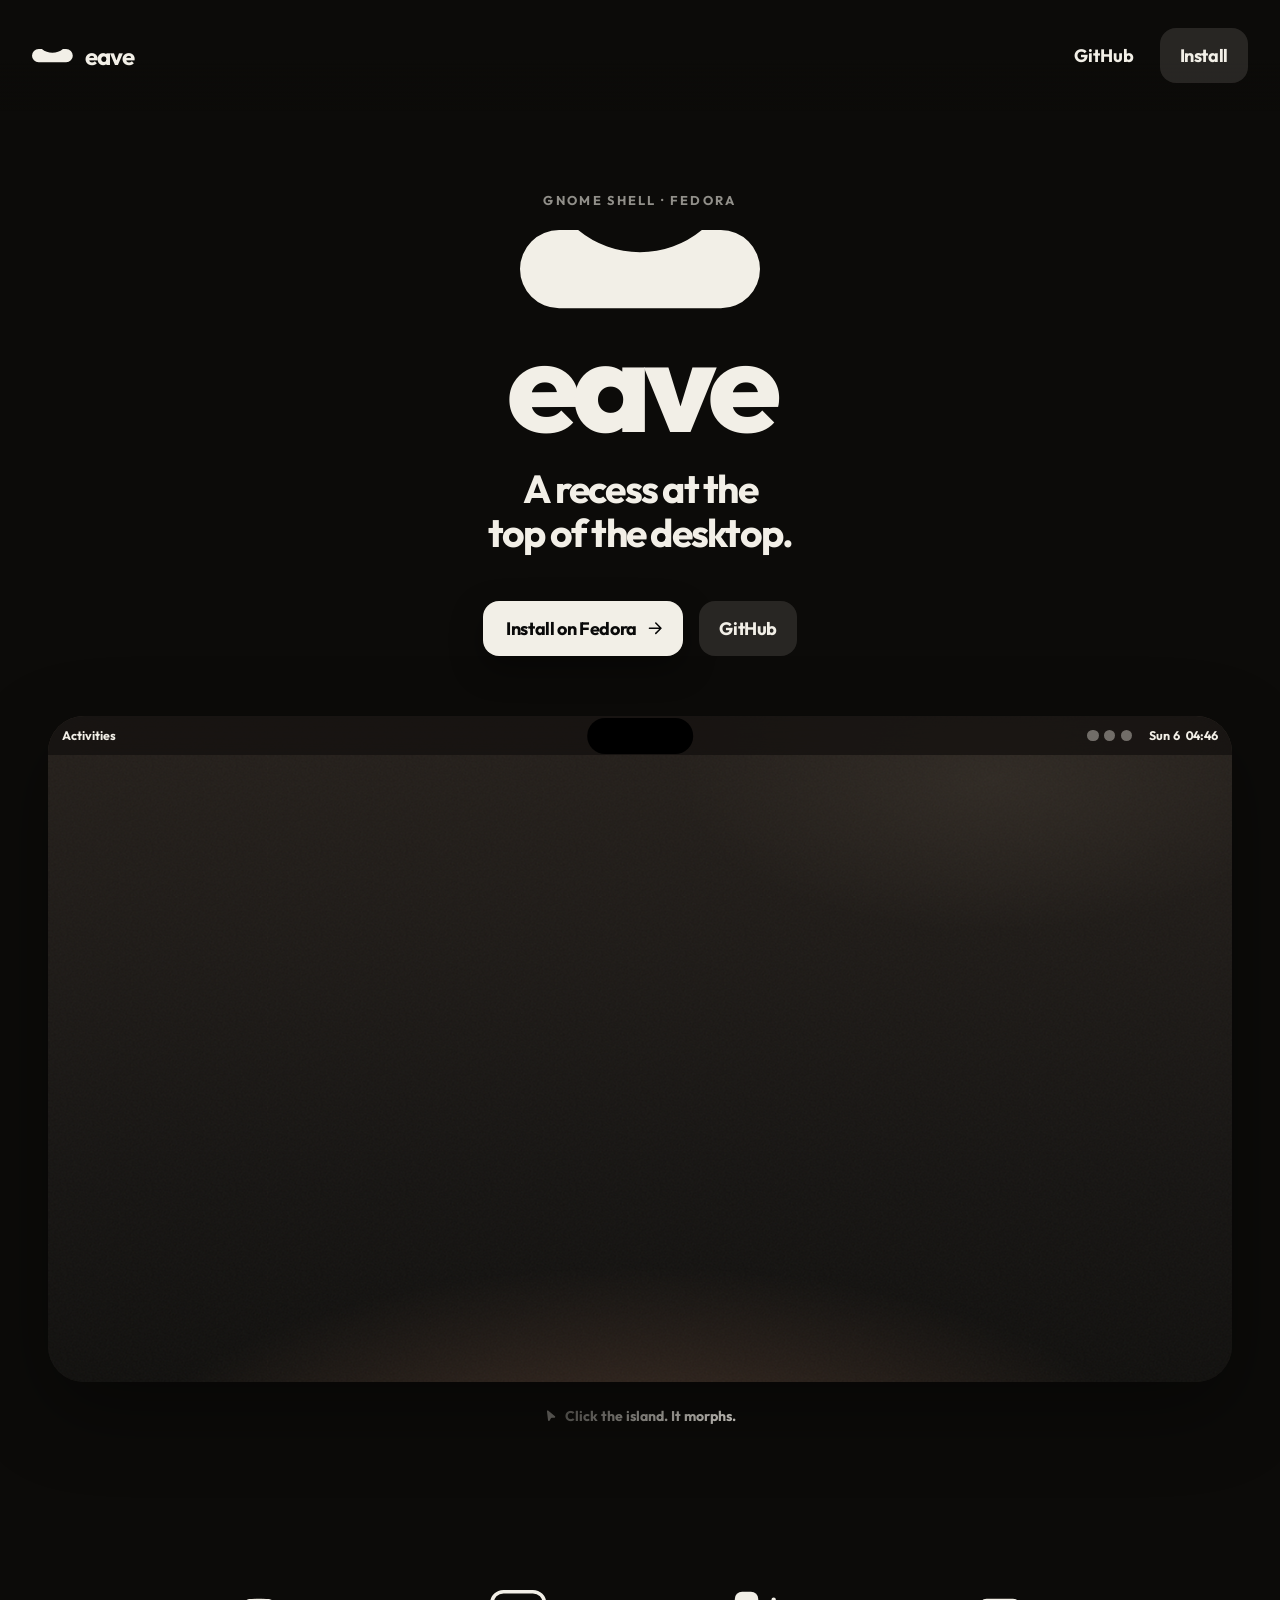
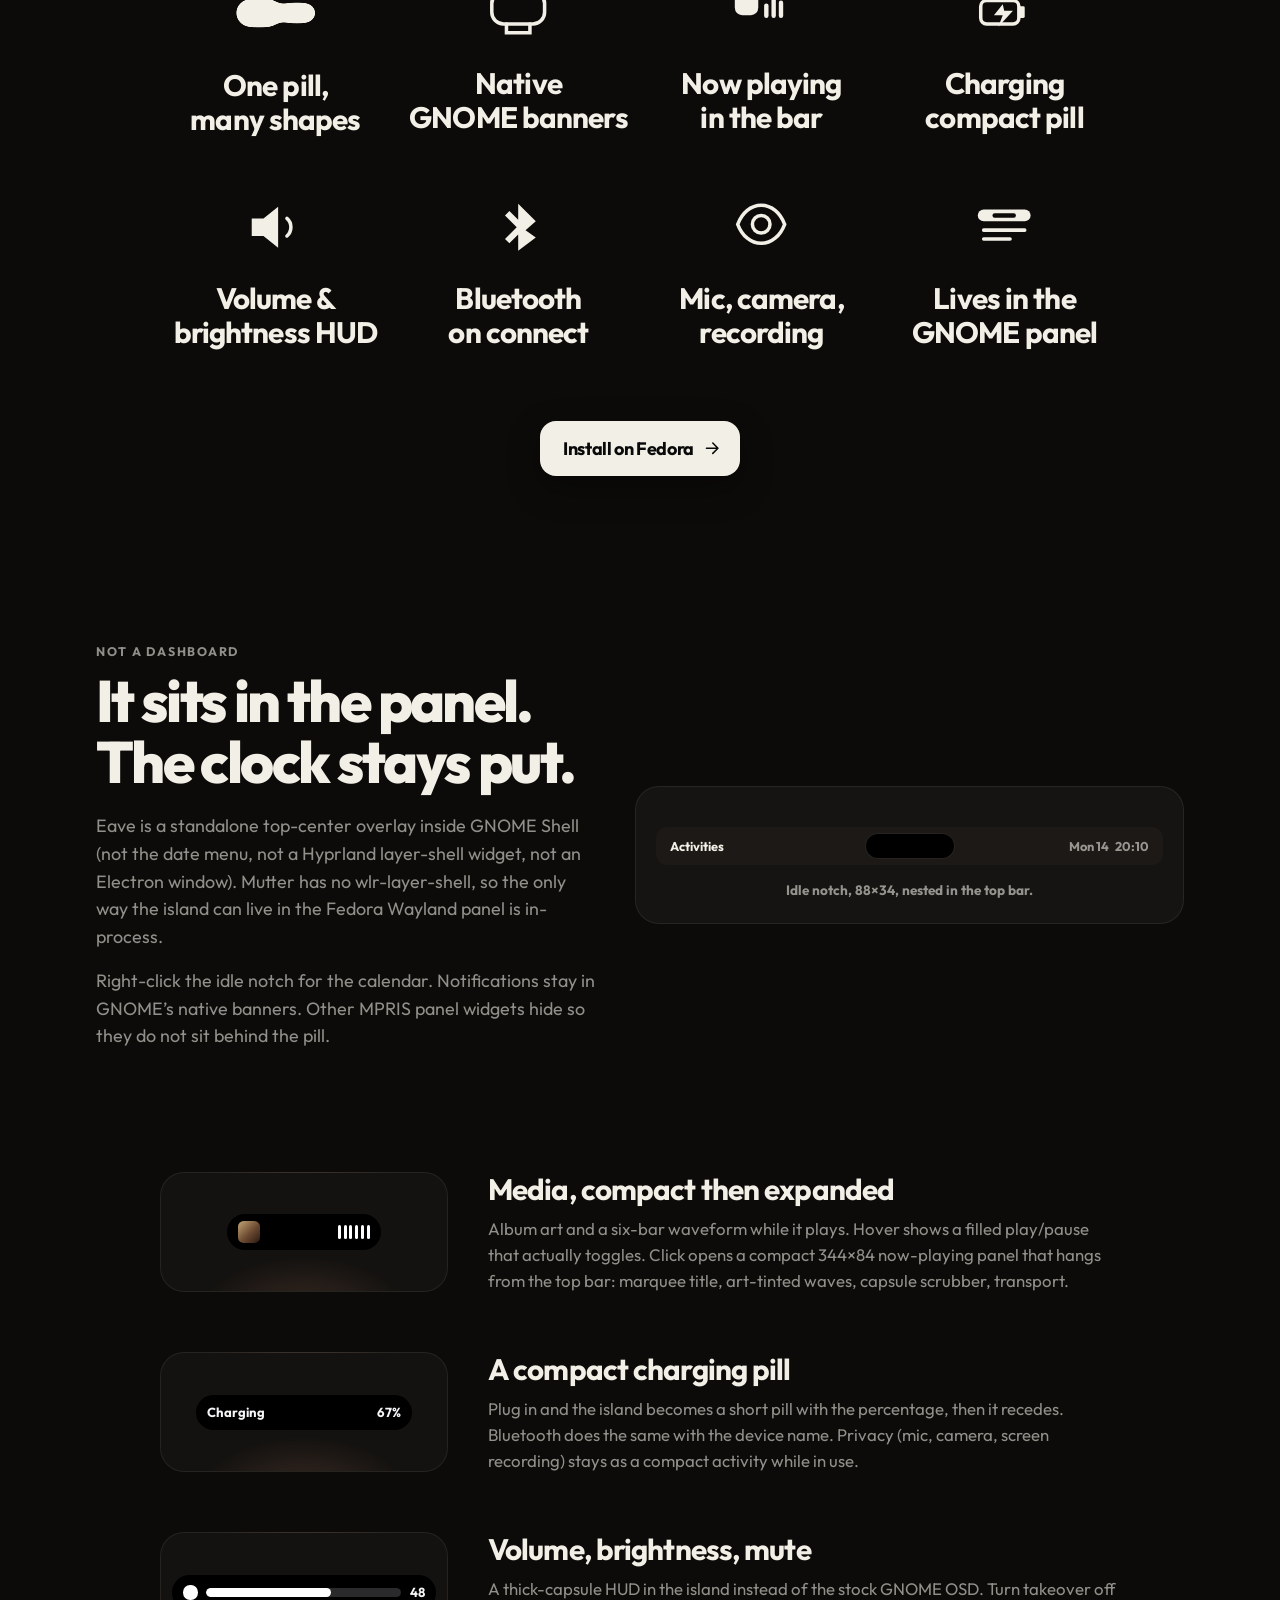
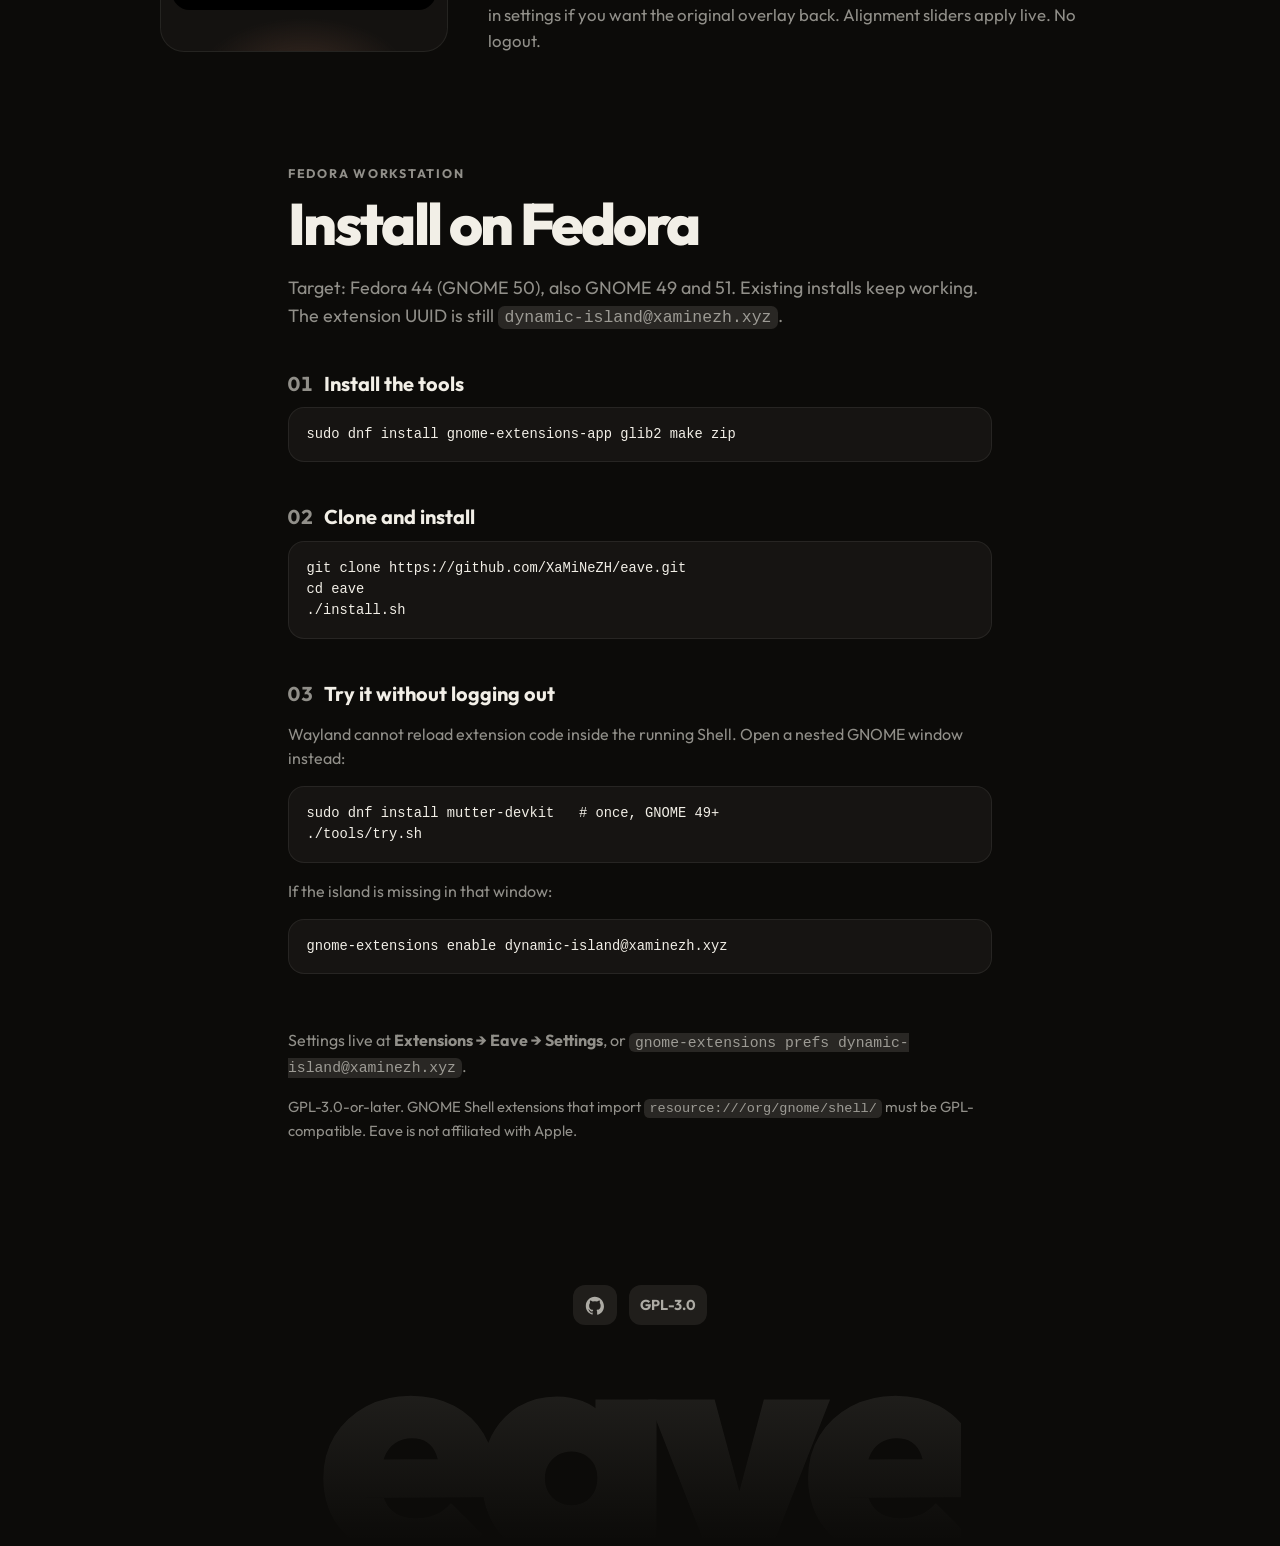
==== commit b20a1a25: "Put the demo mute control beside the island hint. The chip was on the stage floor, so it sat below t" ====
--- a/site/index.html
+++ b/site/index.html
@@ -114,17 +114,19 @@
               </span>
             </button>
             <div class="wallpaper" id="demo-wallpaper"></div>
-            <button type="button" class="demo-mute" id="demo-mute" hidden aria-pressed="false" aria-label="Mute demo">
-              <svg class="mute-on" viewBox="0 0 24 24" aria-hidden="true"><path fill="currentColor" d="M4 9v6h4l5 4V5L8 9H4zm11.5 3a3.5 3.5 0 0 0-1.8-3.1v6.2A3.5 3.5 0 0 0 15.5 12zM14 5.2v1.6a6.5 6.5 0 0 1 0 10.4v1.6a8.1 8.1 0 0 0 0-13.6z"/></svg>
-              <svg class="mute-off" viewBox="0 0 24 24" aria-hidden="true"><path fill="currentColor" d="M4 9v6h4l5 4V5L8 9H4zm12.1 1.2 1.4-1.4 1.4 1.4 1.4-1.4 1.4 1.4-1.4 1.4 1.4 1.4-1.4 1.4-1.4-1.4-1.4 1.4-1.4-1.4 1.4-1.4-1.4-1.4z"/></svg>
-              <span class="mute-label">Mute</span>
-            </button>
           </div>
         </div>
-        <p class="hint" id="island-hint">
-          <svg viewBox="0 0 24 24" aria-hidden="true"><path fill="currentColor" d="M5.2 4.1c-.3-1.2 1.1-2 2-1.3L19.4 13c1 .8.5 2.4-.8 2.5l-5.1.1a1.4 1.4 0 0 0-1.2.7l-2.6 4.3c-.7 1.1-2.4.7-2.6-.6L5.2 4.1Z"/></svg>
-          <span class="hint-copy">Click the island. It morphs.</span>
-        </p>
+        <div class="stage-caption">
+          <p class="hint" id="island-hint">
+            <svg viewBox="0 0 24 24" aria-hidden="true"><path fill="currentColor" d="M5.2 4.1c-.3-1.2 1.1-2 2-1.3L19.4 13c1 .8.5 2.4-.8 2.5l-5.1.1a1.4 1.4 0 0 0-1.2.7l-2.6 4.3c-.7 1.1-2.4.7-2.6-.6L5.2 4.1Z"/></svg>
+            <span class="hint-copy">Click the island. It morphs.</span>
+          </p>
+          <button type="button" class="demo-mute" id="demo-mute" hidden aria-pressed="false" aria-label="Mute demo">
+            <svg class="mute-on" viewBox="0 0 24 24" aria-hidden="true"><path fill="currentColor" d="M4 9v6h4l5 4V5L8 9H4zm11.5 3a3.5 3.5 0 0 0-1.8-3.1v6.2A3.5 3.5 0 0 0 15.5 12zM14 5.2v1.6a6.5 6.5 0 0 1 0 10.4v1.6a8.1 8.1 0 0 0 0-13.6z"/></svg>
+            <svg class="mute-off" viewBox="0 0 24 24" aria-hidden="true"><path fill="currentColor" d="M4 9v6h4l5 4V5L8 9H4zm12.1 1.2 1.4-1.4 1.4 1.4 1.4-1.4 1.4 1.4-1.4 1.4 1.4 1.4-1.4 1.4-1.4-1.4-1.4 1.4-1.4-1.4 1.4-1.4-1.4-1.4z"/></svg>
+            <span class="mute-label">Mute</span>
+          </button>
+        </div>
       </div>
     </section>
 
--- a/site/styles.css
+++ b/site/styles.css
@@ -635,20 +635,24 @@
   to { width: 86%; }
 }
 
+.stage-caption {
+  display: flex;
+  align-items: center;
+  justify-content: center;
+  gap: 0.85rem;
+  margin-top: 1rem;
+  min-height: 2.2rem;
+}
+
 .demo-mute {
-  position: absolute;
-  right: 0.85rem;
-  bottom: 0.85rem;
-  z-index: 8;
   display: inline-flex;
   align-items: center;
   gap: 0.4rem;
-  padding: 0.45rem 0.7rem;
+  padding: 0.45rem 0.75rem;
   border: 0;
   border-radius: 999px;
-  background: rgba(12, 11, 9, 0.62);
+  background: var(--cream-faint);
   color: var(--cream);
-  backdrop-filter: blur(14px);
   font: inherit;
   font-size: 0.78rem;
   font-weight: 700;
@@ -672,7 +676,7 @@
   align-items: center;
   justify-content: center;
   gap: 0.45rem;
-  margin: 1rem 0 0;
+  margin: 0;
   color: rgba(242, 239, 231, 0.38);
   font-size: 0.88rem;
   font-weight: 700;
@@ -1140,7 +1144,8 @@
 
 @media (max-width: 639px) {
   .nav { padding-inline: 1.1rem; }
-  .nav-text { padding-inline: 0.7rem; font-size: 1rem; }
+  .nav-text { padding-inline: 0.55rem; font-size: 1rem; }
+  .btn-nav { padding-inline: 0.85rem; }
   .hero { padding-inline: 1.1rem; }
   .brand-word { font-size: 1.35rem; }
   .sys { display: none; }
@@ -1157,8 +1162,10 @@
     --island-h: 4.85rem;
   }
   .art-lg { width: 2.7rem; height: 2.7rem; border-radius: 0.6rem; }
-  .mute-label { display: none; }
-  .demo-mute { padding: 0.5rem; }
+}
+
+@media (max-width: 420px) {
+  .nav-text { display: none; }
 }
 
 @media (prefers-reduced-motion: reduce) {
